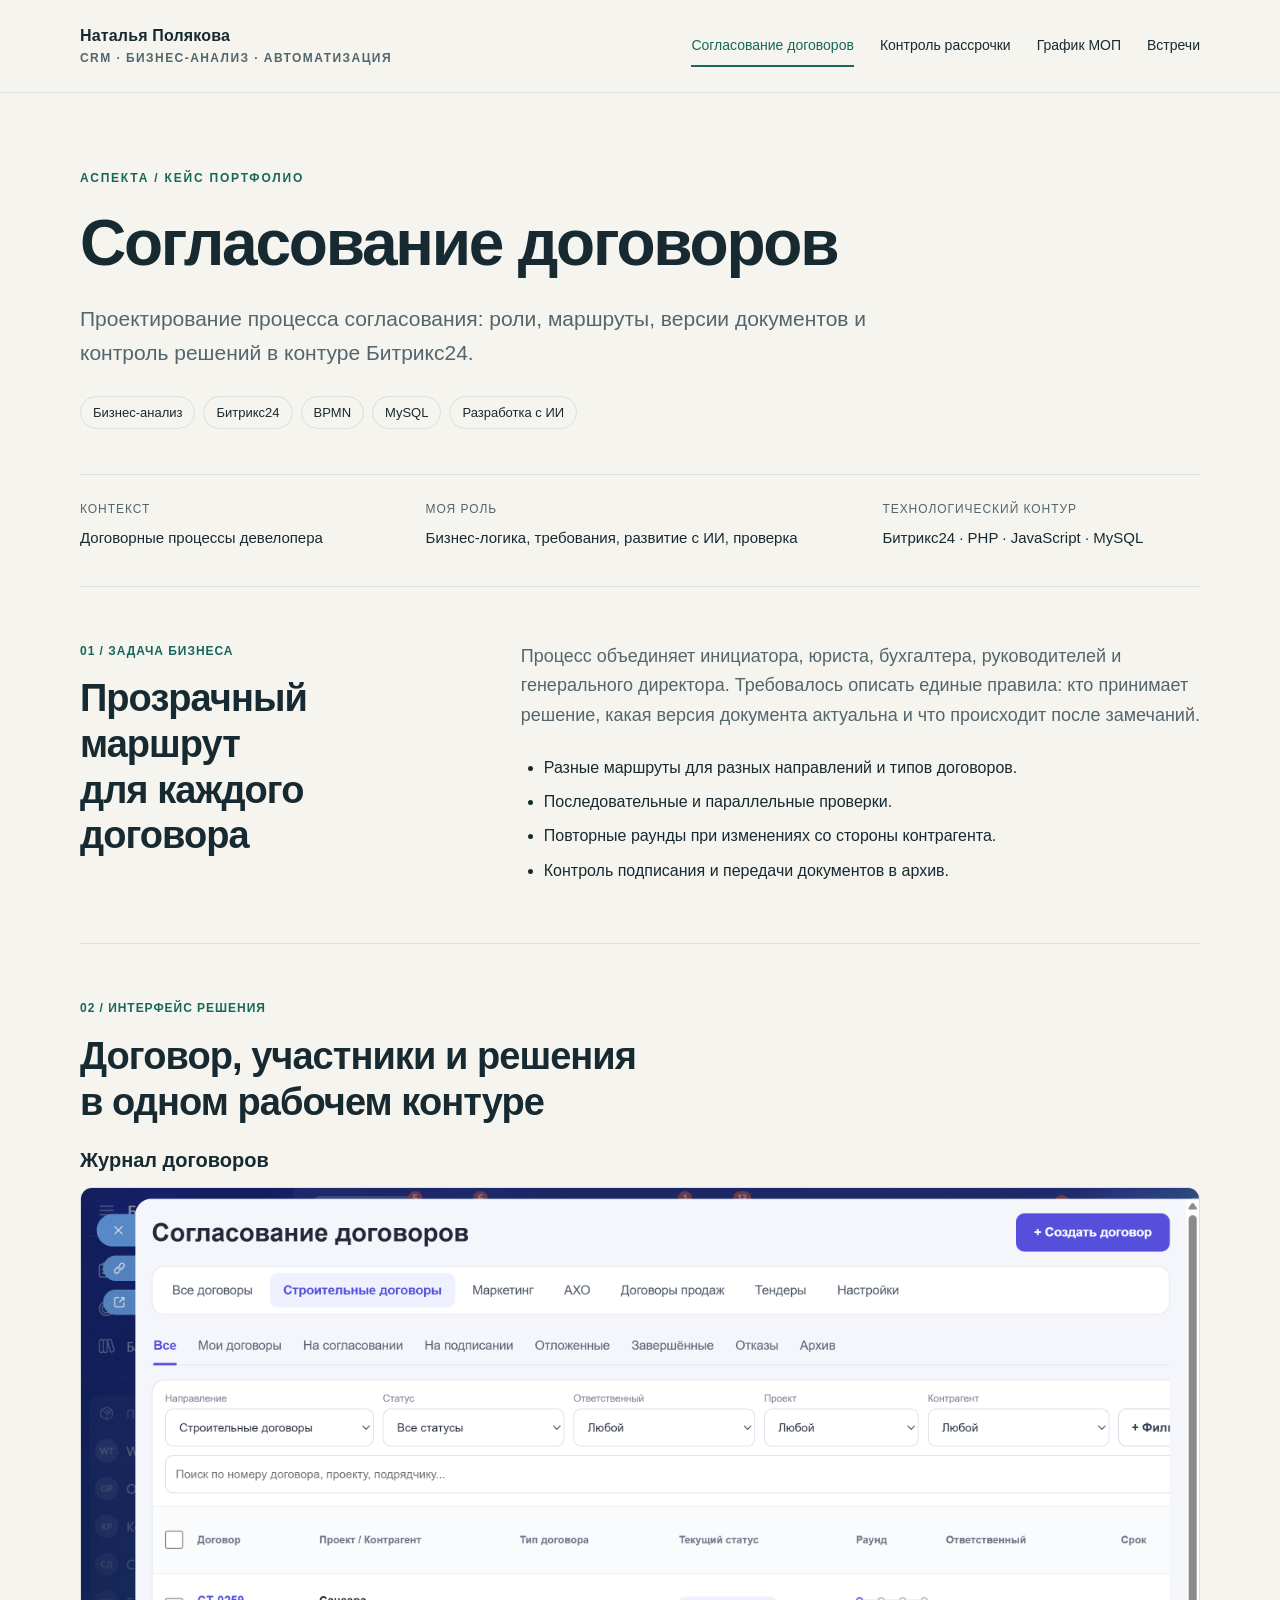
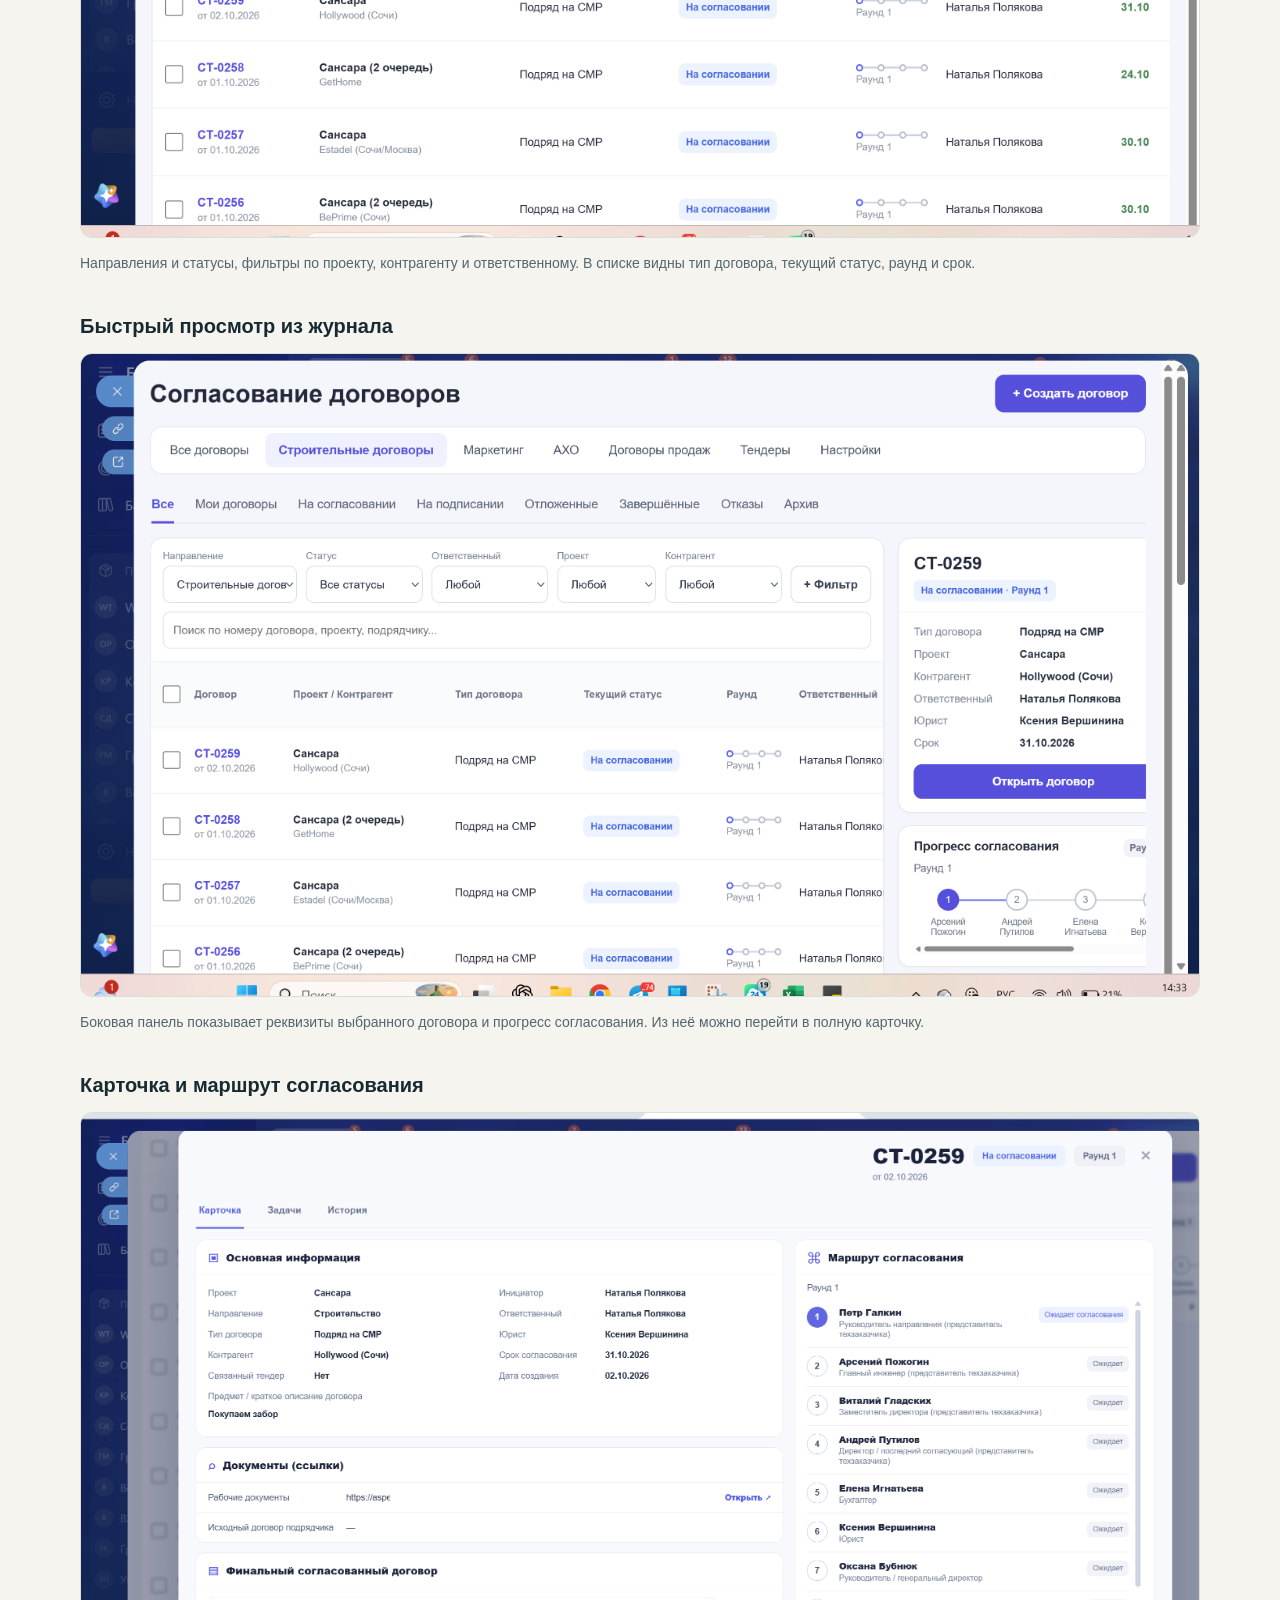
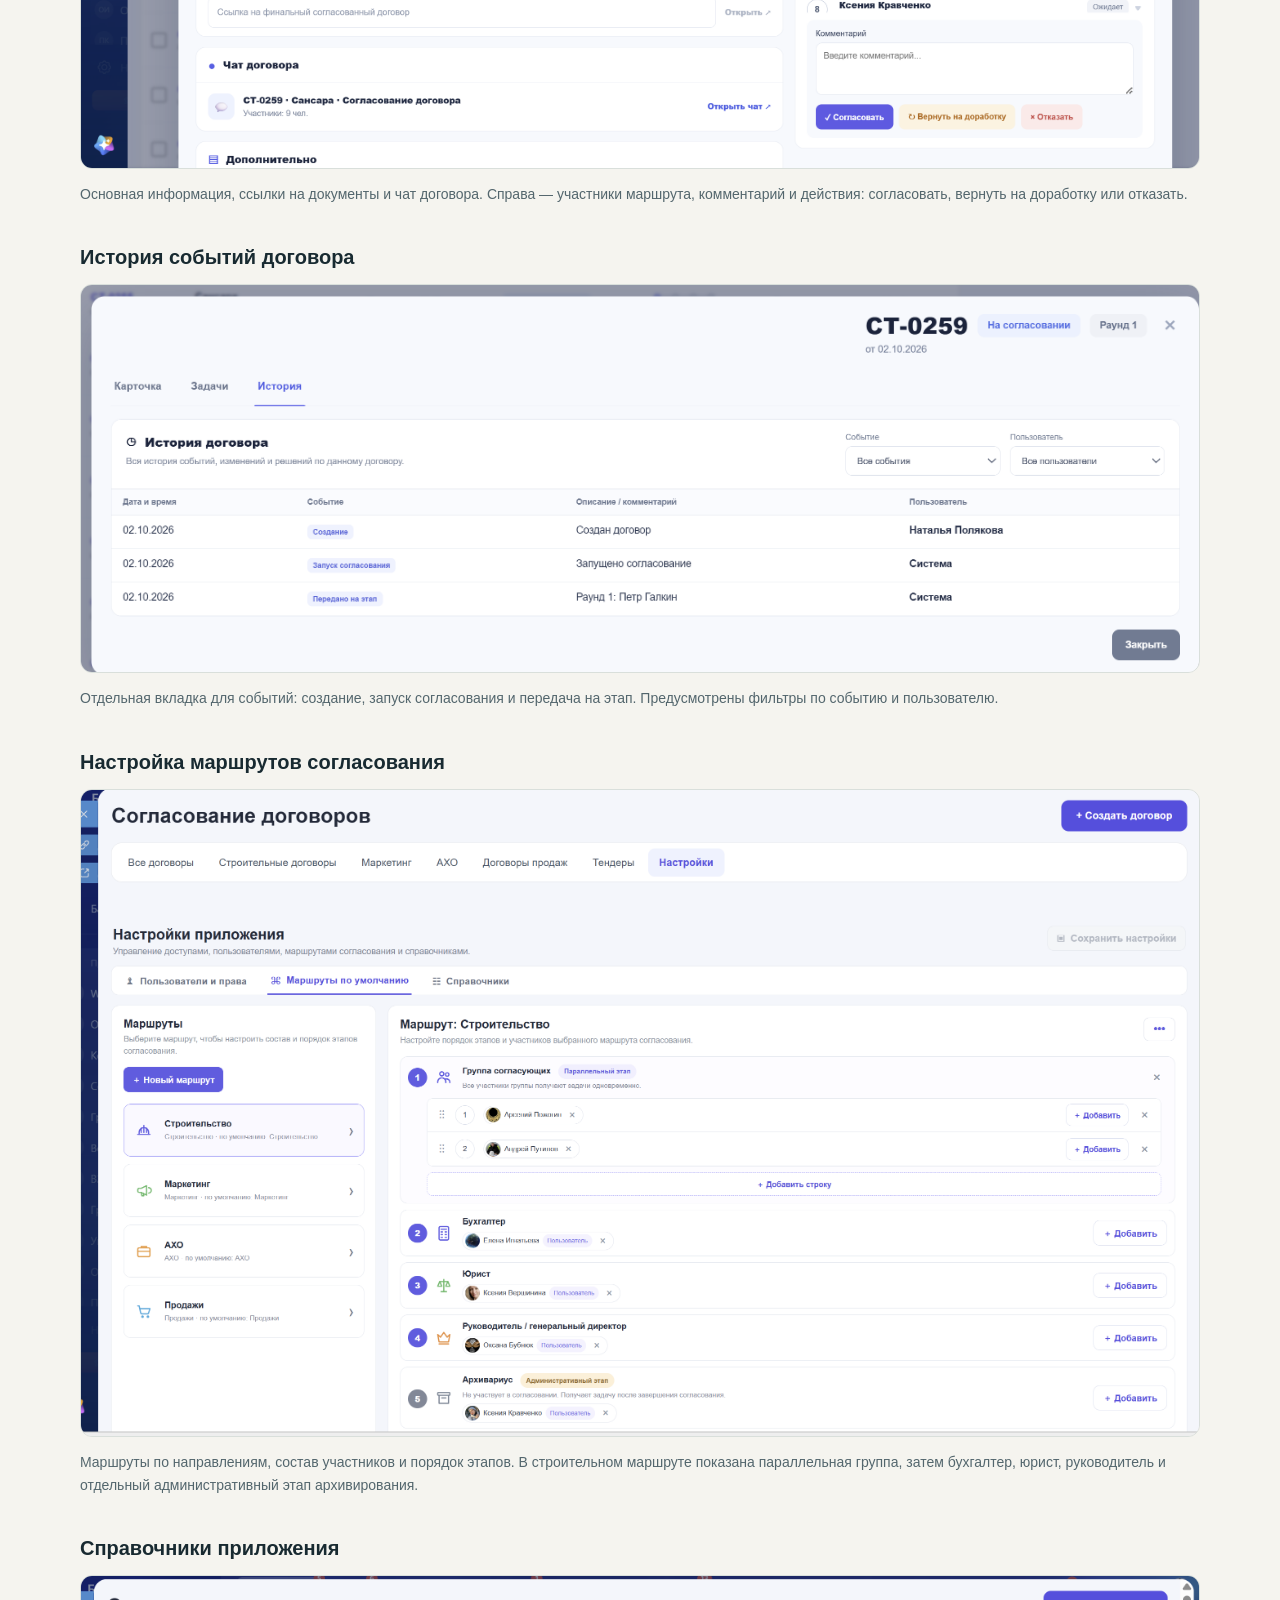
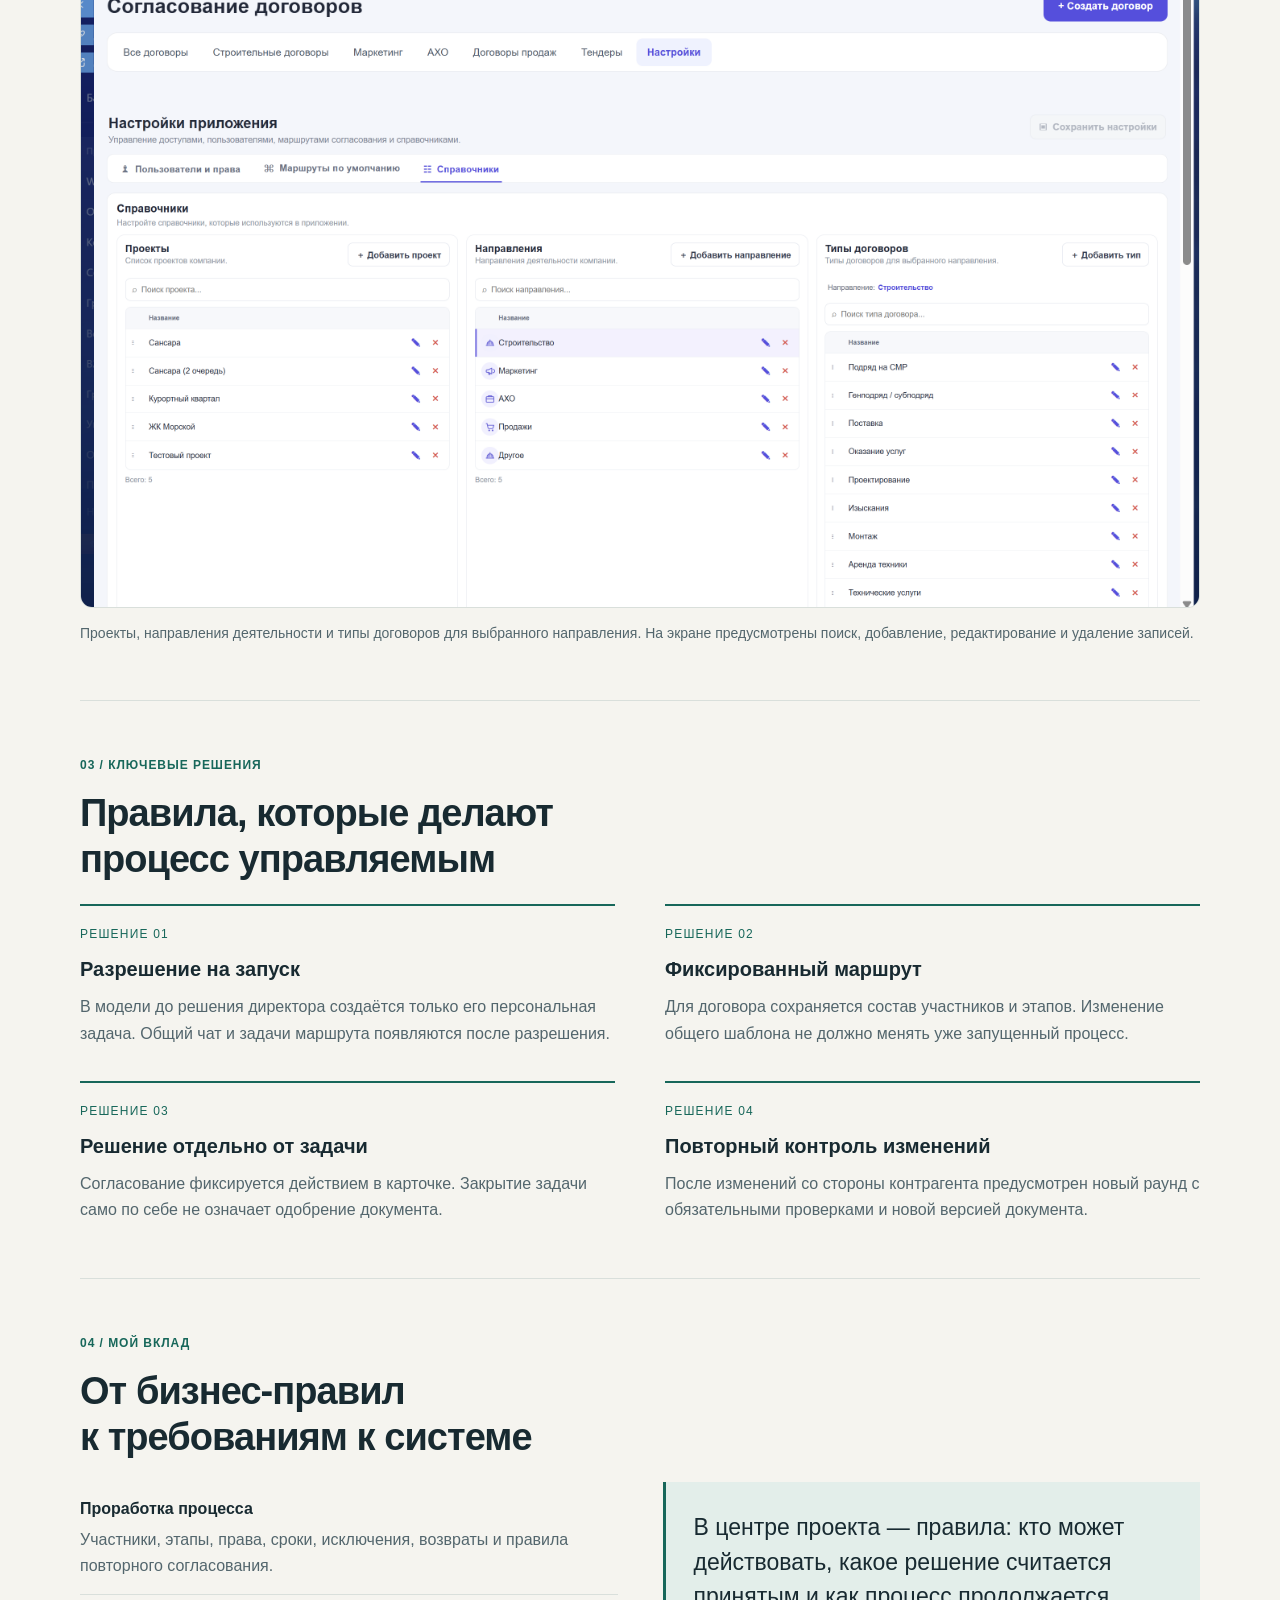
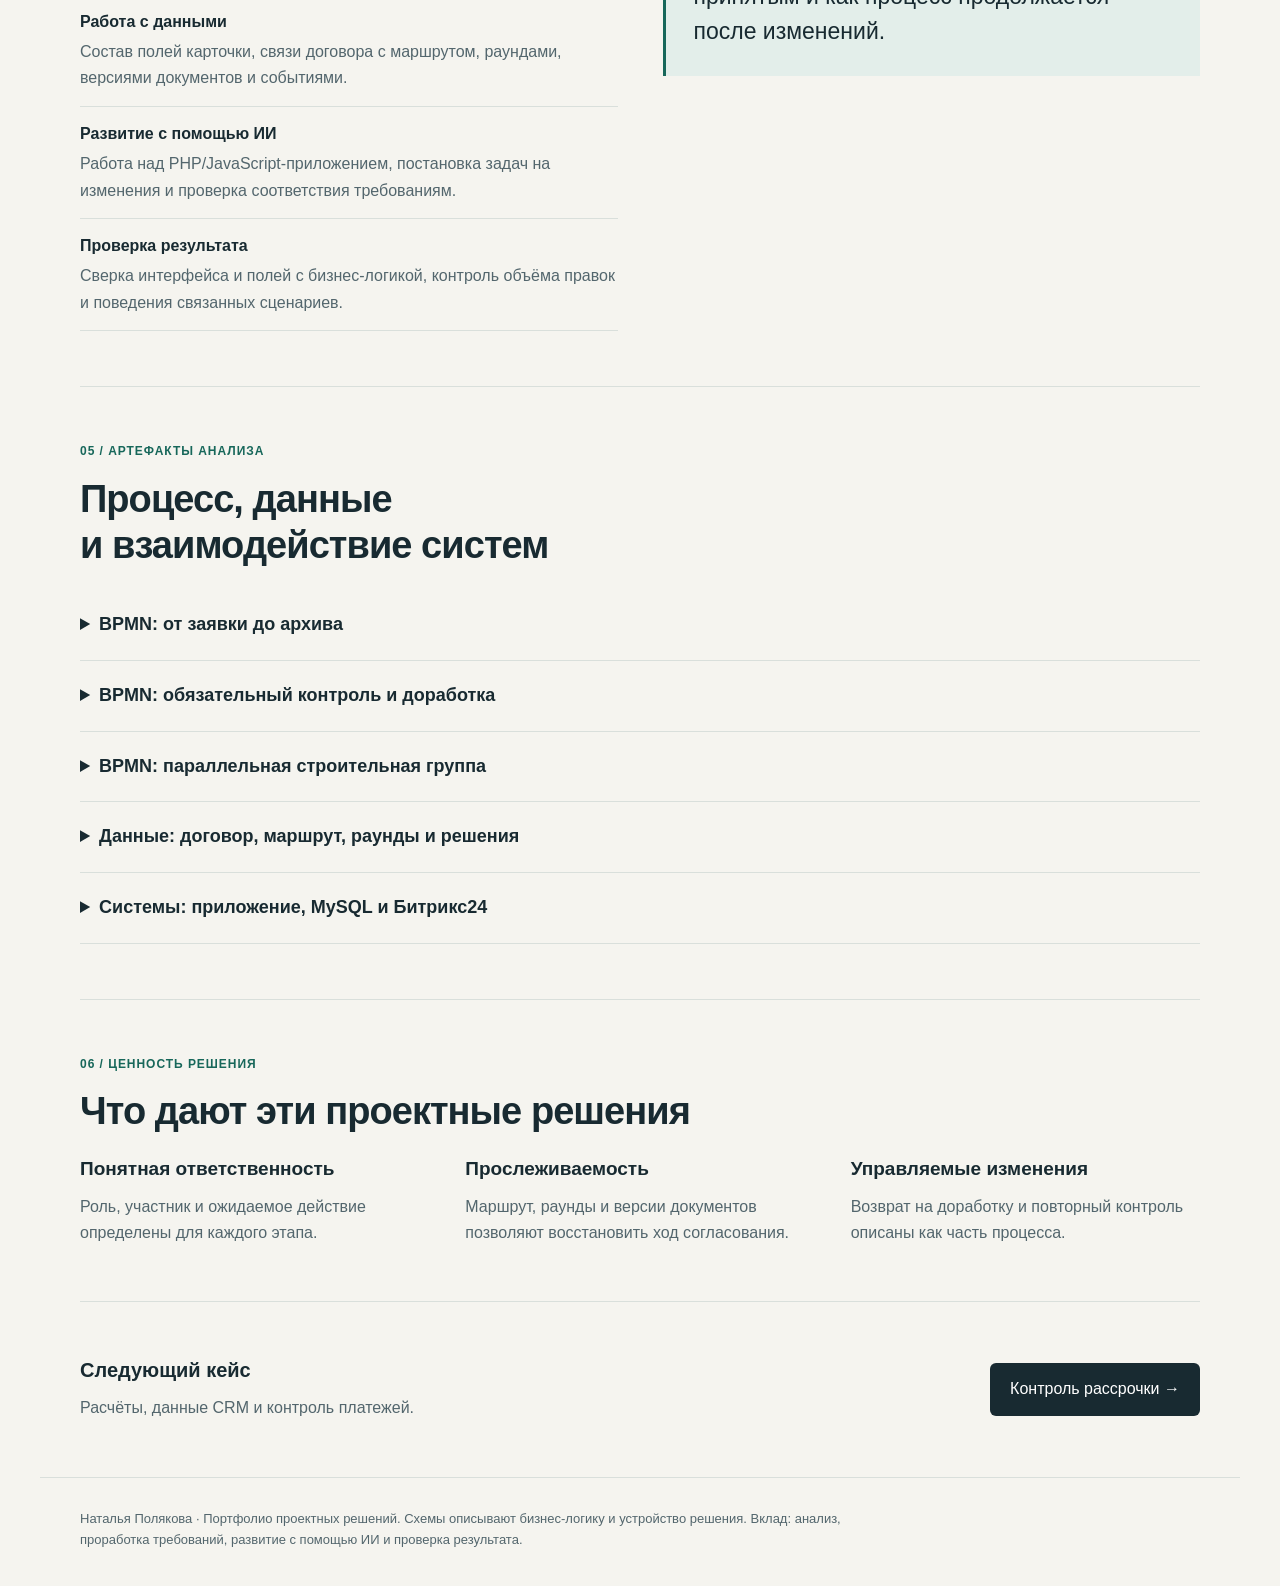
==== index.html @ d1215574 "Publish portfolio case studies" ====
<!doctype html><html lang="ru"><head><meta charset="utf-8"><meta name="viewport" content="width=device-width,initial-scale=1"><meta name="description" content="Проектирование процесса согласования: роли, маршруты, версии документов и контроль решений в контуре Битрикс24."><title>Согласование договоров — Наталья Полякова</title><link rel="stylesheet" href="style.css"></head><body><header><div class="header-inner"><div class="name">Наталья Полякова<span>CRM · Бизнес-анализ · Автоматизация</span></div><nav aria-label="Кейсы портфолио"><a href="index.html" aria-current=page>Согласование договоров</a><a href="installments.html" >Контроль рассрочки</a><a href="mop.html" >График МОП</a><a href="meetings.html" >Встречи</a></nav></div></header><main><div class="hero"><p class="eyebrow">Аспекта / Кейс портфолио</p><h1>Согласование договоров</h1><p class="lead">Проектирование процесса согласования: роли, маршруты, версии документов и контроль решений в контуре Битрикс24.</p><div class="tags"><span class="tag">Бизнес-анализ</span><span class="tag">Битрикс24</span><span class="tag">BPMN</span><span class="tag">MySQL</span><span class="tag">Разработка с ИИ</span></div></div><div class="facts"><div><span class="fact-label">Контекст</span><div class="fact-text">Договорные процессы девелопера</div></div><div><span class="fact-label">Моя роль</span><div class="fact-text">Бизнес-логика, требования, развитие с ИИ, проверка</div></div><div><span class="fact-label">Технологический контур</span><div class="fact-text">Битрикс24 · PHP · JavaScript · MySQL</div></div></div><section><div class="intro-grid"><div><div class="section-label">01 / Задача бизнеса</div><h2>Прозрачный маршрут<br>для каждого договора</h2></div><div><p>Процесс объединяет инициатора, юриста, бухгалтера, руководителей и генерального директора. Требовалось описать единые правила: кто принимает решение, какая версия документа актуальна и что происходит после замечаний.</p><ul class="points"><li>Разные маршруты для разных направлений и типов договоров.</li><li>Последовательные и параллельные проверки.</li><li>Повторные раунды при изменениях со стороны контрагента.</li><li>Контроль подписания и передачи документов в архив.</li></ul></div></div></section><section><div class="section-label">02 / Интерфейс решения</div><h2>Договор, участники и решения<br>в одном рабочем контуре</h2><figure><h3>Журнал договоров</h3><a href="screenshots/contracts-overview.png" target="_blank" rel="noopener" aria-label="Открыть крупно: Журнал договоров"><img class="screen-image" loading="lazy" width="2796" height="1622" src="screenshots/contracts-overview.png" alt="Журнал договоров"></a><figcaption>Направления и статусы, фильтры по проекту, контрагенту и ответственному. В списке видны тип договора, текущий статус, раунд и срок.</figcaption></figure><div class="screen-stack"><figure><h3>Быстрый просмотр из журнала</h3><a href="screenshots/contracts-preview.png" target="_blank" rel="noopener" aria-label="Открыть крупно: Быстрый просмотр из журнала"><img class="screen-image" loading="lazy" width="2857" height="1640" src="screenshots/contracts-preview.png" alt="Быстрый просмотр из журнала"></a><figcaption>Боковая панель показывает реквизиты выбранного договора и прогресс согласования. Из неё можно перейти в полную карточку.</figcaption></figure><figure><h3>Карточка и маршрут согласования</h3><a href="screenshots/contracts-card.png" target="_blank" rel="noopener" aria-label="Открыть крупно: Карточка и маршрут согласования"><img class="screen-image" loading="lazy" width="2754" height="1615" src="screenshots/contracts-card.png" alt="Карточка и маршрут согласования"></a><figcaption>Основная информация, ссылки на документы и чат договора. Справа — участники маршрута, комментарий и действия: согласовать, вернуть на доработку или отказать.</figcaption></figure><figure><h3>История событий договора</h3><a href="screenshots/contracts-history.png" target="_blank" rel="noopener" aria-label="Открыть крупно: История событий договора"><img class="screen-image" loading="lazy" width="2470" height="855" src="screenshots/contracts-history.png" alt="История событий договора"></a><figcaption>Отдельная вкладка для событий: создание, запуск согласования и передача на этап. Предусмотрены фильтры по событию и пользователю.</figcaption></figure><figure><h3>Настройка маршрутов согласования</h3><a href="screenshots/contracts-routes.png" target="_blank" rel="noopener" aria-label="Открыть крупно: Настройка маршрутов согласования"><img class="screen-image" loading="lazy" width="2736" height="1581" src="screenshots/contracts-routes.png" alt="Настройка маршрутов согласования"></a><figcaption>Маршруты по направлениям, состав участников и порядок этапов. В строительном маршруте показана параллельная группа, затем бухгалтер, юрист, руководитель и отдельный административный этап архивирования.</figcaption></figure><figure><h3>Справочники приложения</h3><a href="screenshots/contracts-directories.png" target="_blank" rel="noopener" aria-label="Открыть крупно: Справочники приложения"><img class="screen-image" loading="lazy" width="2776" height="1568" src="screenshots/contracts-directories.png" alt="Справочники приложения"></a><figcaption>Проекты, направления деятельности и типы договоров для выбранного направления. На экране предусмотрены поиск, добавление, редактирование и удаление записей.</figcaption></figure></div></section><section><div class="section-label">03 / Ключевые решения</div><h2>Правила, которые делают<br>процесс управляемым</h2><div class="decisions"><article class="decision"><span class="decision-number">РЕШЕНИЕ 01</span><h3>Разрешение на запуск</h3><p>В модели до решения директора создаётся только его персональная задача. Общий чат и задачи маршрута появляются после разрешения.</p></article><article class="decision"><span class="decision-number">РЕШЕНИЕ 02</span><h3>Фиксированный маршрут</h3><p>Для договора сохраняется состав участников и этапов. Изменение общего шаблона не должно менять уже запущенный процесс.</p></article><article class="decision"><span class="decision-number">РЕШЕНИЕ 03</span><h3>Решение отдельно от задачи</h3><p>Согласование фиксируется действием в карточке. Закрытие задачи само по себе не означает одобрение документа.</p></article><article class="decision"><span class="decision-number">РЕШЕНИЕ 04</span><h3>Повторный контроль изменений</h3><p>После изменений со стороны контрагента предусмотрен новый раунд с обязательными проверками и новой версией документа.</p></article></div></section><section><div class="section-label">04 / Мой вклад</div><h2>От бизнес-правил<br>к требованиям к системе</h2><div class="role-grid"><ul class="role-list"><li><strong>Проработка процесса</strong><span>Участники, этапы, права, сроки, исключения, возвраты и правила повторного согласования.</span></li><li><strong>Работа с данными</strong><span>Состав полей карточки, связи договора с маршрутом, раундами, версиями документов и событиями.</span></li><li><strong>Развитие с помощью ИИ</strong><span>Работа над PHP/JavaScript-приложением, постановка задач на изменения и проверка соответствия требованиям.</span></li><li><strong>Проверка результата</strong><span>Сверка интерфейса и полей с бизнес-логикой, контроль объёма правок и поведения связанных сценариев.</span></li></ul><p class="quote">В центре проекта — правила: кто может действовать, какое решение считается принятым и как процесс продолжается после изменений.</p></div></section><section><div class="section-label">05 / Артефакты анализа</div><h2>Процесс, данные<br>и взаимодействие систем</h2><details><summary>BPMN: от заявки до архива</summary><p>Основной маршрут по требованиям проекта: разрешение на запуск, подготовка, согласование, обмен с контрагентом и архивирование.</p><div class="diagram-wrap "><img loading="lazy" src="assets/contracts-main.svg" alt="BPMN: от заявки до архива"></div><div class="diagram-links"><a href="assets/contracts-main.svg" target="_blank" rel="noopener">Открыть схему крупно</a><a href="assets/contracts-main.bpmn" download>Скачать BPMN</a></div></details><details><summary>BPMN: обязательный контроль и доработка</summary><p>Отдельная модель повторной проверки и возврата на доработку.</p><div class="diagram-wrap "><img loading="lazy" src="assets/contracts-review.svg" alt="BPMN: обязательный контроль и доработка"></div><div class="diagram-links"><a href="assets/contracts-review.svg" target="_blank" rel="noopener">Открыть схему крупно</a><a href="assets/contracts-review.bpmn" download>Скачать BPMN</a></div></details><details><summary>BPMN: параллельная строительная группа</summary><p>Модель одновременных проверок. Повтор всей группы при замечаниях — проработанный вариант маршрута.</p><div class="diagram-wrap "><img loading="lazy" src="assets/contracts-parallel.svg" alt="BPMN: параллельная строительная группа"></div><div class="diagram-links"><a href="assets/contracts-parallel.svg" target="_blank" rel="noopener">Открыть схему крупно</a><a href="assets/contracts-parallel.bpmn" download>Скачать BPMN</a></div></details><details><summary>Данные: договор, маршрут, раунды и решения</summary><p>Основные связи из SQL-схемы проекта. Диаграмма показывает ключевую часть структуры данных.</p><div class="diagram-wrap compact"><img loading="lazy" src="assets/contracts-data.svg" alt="Данные: договор, маршрут, раунды и решения"></div><div class="diagram-links"><a href="assets/contracts-data.svg" target="_blank" rel="noopener">Открыть схему крупно</a></div></details><details><summary>Системы: приложение, MySQL и Битрикс24</summary><p>Проектная схема взаимодействия интерфейса, сервера, базы данных и REST Битрикс24.</p><div class="diagram-wrap compact"><img loading="lazy" src="assets/contracts-systems.svg" alt="Системы: приложение, MySQL и Битрикс24"></div><div class="diagram-links"><a href="assets/contracts-systems.svg" target="_blank" rel="noopener">Открыть схему крупно</a></div></details></section><section><div class="section-label">06 / Ценность решения</div><h2>Что дают эти проектные решения</h2><div class="outcomes"><article><h3>Понятная ответственность</h3><p>Роль, участник и ожидаемое действие определены для каждого этапа.</p></article><article><h3>Прослеживаемость</h3><p>Маршрут, раунды и версии документов позволяют восстановить ход согласования.</p></article><article><h3>Управляемые изменения</h3><p>Возврат на доработку и повторный контроль описаны как часть процесса.</p></article></div></section><section class="next-case"><div><h3>Следующий кейс</h3><p>Расчёты, данные CRM и контроль платежей.</p></div><a class="next-link" href="installments.html">Контроль рассрочки →</a></section></main><footer><p>Наталья Полякова · Портфолио проектных решений. Схемы описывают бизнес-логику и устройство решения. Вклад: анализ, проработка требований, развитие с помощью ИИ и проверка результата.</p></footer></body></html>
---- style.css ----
:root{--ink:#182a31;--muted:#53666d;--paper:#f5f4ef;--line:#d9dfdb;--accent:#17675a;--soft:#e3eeea;--white:#fff}
*{box-sizing:border-box}html{scroll-behavior:smooth}body{margin:0;background:var(--paper);color:var(--ink);font:16px/1.65 'Segoe UI',Arial,sans-serif}a{color:inherit;text-underline-offset:4px}a:focus-visible{outline:3px solid #ba7325;outline-offset:5px}header{border-bottom:1px solid var(--line)}.header-inner,main,footer{max-width:1200px;margin:auto;padding-left:40px;padding-right:40px}.header-inner{display:flex;align-items:center;justify-content:space-between;gap:24px;padding-top:23px;padding-bottom:23px}.name{font-weight:650;letter-spacing:.01em}.name span{display:block;font-size:12px;letter-spacing:.12em;text-transform:uppercase;color:var(--muted)}nav{display:flex;flex-wrap:wrap;gap:10px 26px;font-size:14px}nav a{text-decoration:none;padding:8px 0;border-bottom:2px solid transparent}nav a[aria-current=page]{border-color:var(--accent);color:var(--accent)}.hero{padding:76px 0 45px;max-width:990px}.eyebrow{font-size:12px;font-weight:650;letter-spacing:.15em;text-transform:uppercase;color:var(--accent);margin:0 0 20px}h1{font-size:clamp(38px,5vw,68px);line-height:1.07;letter-spacing:-.035em;margin:0 0 25px;font-weight:650}h2{font-size:clamp(26px,3vw,38px);line-height:1.2;letter-spacing:-.025em;margin:0 0 22px;font-weight:650}h3{font-size:20px;line-height:1.3;margin:0 0 12px}.lead{font-size:21px;line-height:1.6;max-width:820px;color:var(--muted);margin:0}.tags{display:flex;flex-wrap:wrap;gap:8px;margin:26px 0 0}.tag{font-size:13px;border:1px solid var(--line);border-radius:30px;padding:5px 12px}.facts{display:grid;grid-template-columns:1fr 1.35fr 1fr;gap:28px;padding:25px 0 35px;border-top:1px solid var(--line)}.fact-label{display:block;font-size:12px;letter-spacing:.08em;text-transform:uppercase;color:var(--muted);margin-bottom:6px}.fact-text{font-size:15px}section{padding:55px 0;border-top:1px solid var(--line)}.section-label{font-size:12px;color:var(--accent);font-weight:650;letter-spacing:.08em;text-transform:uppercase;margin-bottom:15px}.intro-grid{display:grid;grid-template-columns:.7fr 1.3fr;gap:75px}.intro-grid p{margin-top:0;color:var(--muted);font-size:18px}.points{margin:20px 0 0;padding-left:23px}.points li{padding:4px 0}.screen-placeholder{background:var(--soft);border:1px dashed #98b4aa;min-height:340px;display:flex;align-items:center;justify-content:center;text-align:center;padding:45px;border-radius:12px}.screen-placeholder strong{display:block;font-size:24px;line-height:1.3;font-weight:550;margin:10px 0}.screen-placeholder p{margin:0;color:var(--muted);font-size:14px;max-width:500px}.screen-marker{font-size:12px;letter-spacing:.1em;text-transform:uppercase;color:var(--accent)}.screen-placeholder.small{min-height:250px}.screen-placeholder.small strong{font-size:20px}.screen-image{display:block;width:100%;height:auto;border:1px solid var(--line);border-radius:12px}figure{margin:0}figcaption{font-size:14px;color:var(--muted);margin-top:14px}.screen-grid{display:grid;grid-template-columns:1fr 1fr;gap:28px;margin-top:30px}.decisions{display:grid;grid-template-columns:1fr 1fr;gap:34px 50px}.decision{border-top:2px solid var(--accent);padding-top:19px}.decision p{margin:0;color:var(--muted)}.decision-number{font-size:12px;color:var(--accent);letter-spacing:.1em;display:block;margin-bottom:11px}.role-grid{display:grid;grid-template-columns:1fr 1fr;gap:45px}.role-list{padding:0;list-style:none;margin:0}.role-list li{padding:14px 0;border-bottom:1px solid var(--line)}.role-list strong{display:block;margin-bottom:4px}.role-list span{color:var(--muted)}.quote{font-size:23px;line-height:1.5;margin:0;padding:28px;background:var(--soft);border-left:3px solid var(--accent);align-self:start}.diagram-wrap{background:var(--white);border:1px solid var(--line);overflow:auto;margin-top:16px;border-radius:8px}.diagram-wrap img{display:block;width:1650px;max-width:none;height:auto}.diagram-wrap.compact img{width:100%;max-width:100%;min-width:680px}.diagram-links{display:flex;flex-wrap:wrap;gap:12px 24px;font-size:14px;margin-top:14px;color:var(--accent)}details{border-bottom:1px solid var(--line);padding:20px 0}summary{font-size:18px;font-weight:600;cursor:pointer}details p{color:var(--muted)}.outcomes{display:grid;grid-template-columns:repeat(3,1fr);gap:36px}.outcomes p{color:var(--muted);margin:0}.outcomes h3{font-size:19px}.future{margin-top:26px;padding:24px;background:var(--soft);font-size:15px}.future p{margin:8px 0 0;color:var(--muted)}.next-case{display:flex;justify-content:space-between;gap:25px;align-items:center}.next-case p{color:var(--muted);margin:0}.next-link{background:var(--ink);color:var(--white);padding:13px 20px;text-decoration:none;border-radius:6px;white-space:nowrap}footer{padding-top:30px;padding-bottom:35px;font-size:13px;color:var(--muted);border-top:1px solid var(--line)}footer p{margin:0;max-width:820px}@media(max-width:760px){.header-inner,main,footer{padding-left:22px;padding-right:22px}.header-inner{align-items:start;flex-direction:column;gap:10px}.hero{padding-top:42px}.lead{font-size:18px}.facts,.intro-grid,.screen-grid,.role-grid,.outcomes{grid-template-columns:1fr;gap:23px}.decisions{grid-template-columns:1fr;gap:26px}.intro-grid{gap:10px}.next-case{align-items:start;flex-direction:column}.screen-placeholder{min-height:235px;padding:24px}.screen-placeholder strong{font-size:21px}section{padding:38px 0}.quote{font-size:20px}.diagram-wrap.compact img{min-width:680px}.tags{margin-top:20px}}@media print{header nav,.next-case,.diagram-links{display:none}body{background:white}.hero{padding-top:25px}section{padding:25px 0}.diagram-wrap img,.diagram-wrap.compact img{width:100%;min-width:0}.screen-placeholder{min-height:160px}h2,h3{break-after:avoid}figure,.decision{break-inside:avoid}}

.screen-stack{display:grid;grid-template-columns:minmax(0,1fr);gap:38px;margin-top:38px}.screen-image{transition:box-shadow .15s}.screen-image:hover{box-shadow:0 8px 30px #182a3114}figure h3{margin-bottom:14px}figcaption strong{color:var(--ink)}

.analysis-table-wrap{overflow-x:auto;margin:30px 0}.analysis-table{width:100%;border-collapse:collapse;text-align:left;font-size:15px}.analysis-table caption{text-align:left;font-weight:650;margin-bottom:16px}.analysis-table th,.analysis-table td{vertical-align:top;padding:18px;border-bottom:1px solid var(--line)}.analysis-table thead{background:var(--soft)}.analysis-table tbody th{width:34%;font-weight:600}.analysis-table td{color:var(--muted)}@media(max-width:700px){.analysis-table{min-width:560px}.header-inner{align-items:flex-start}}
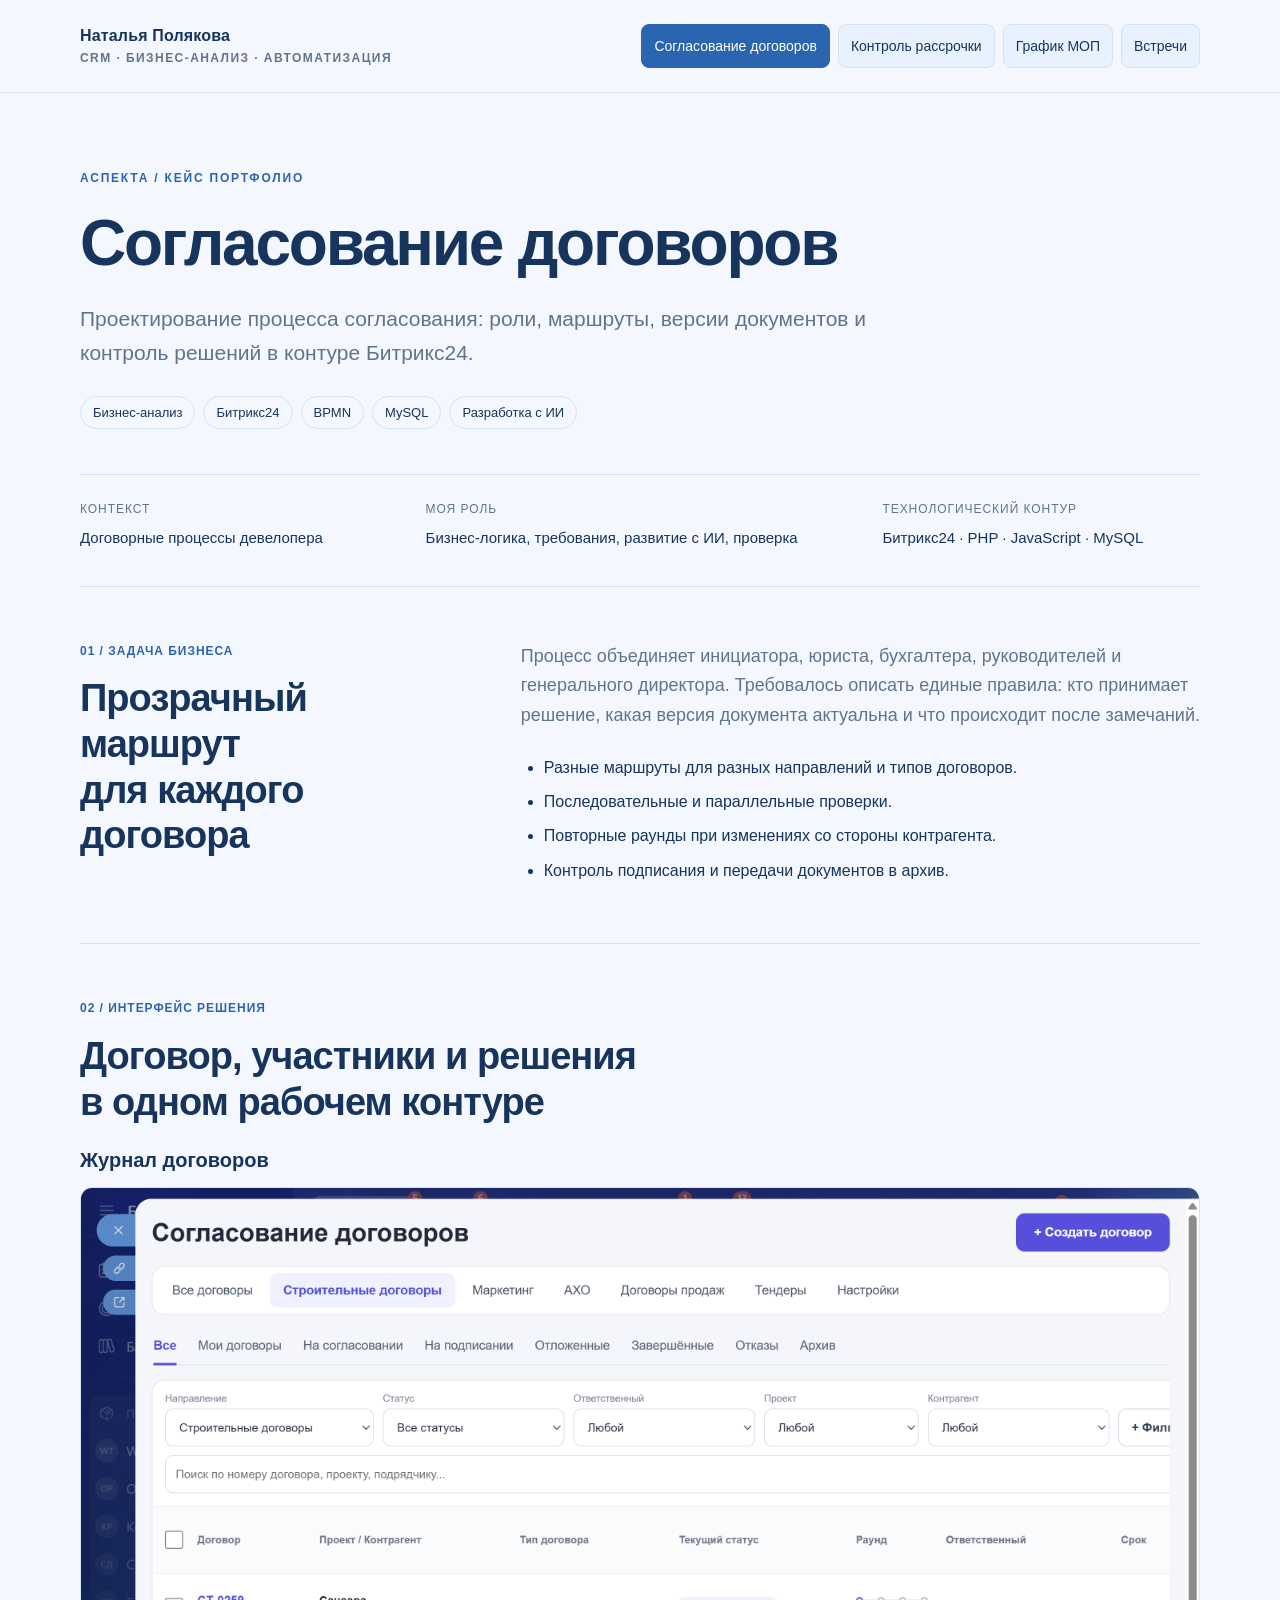
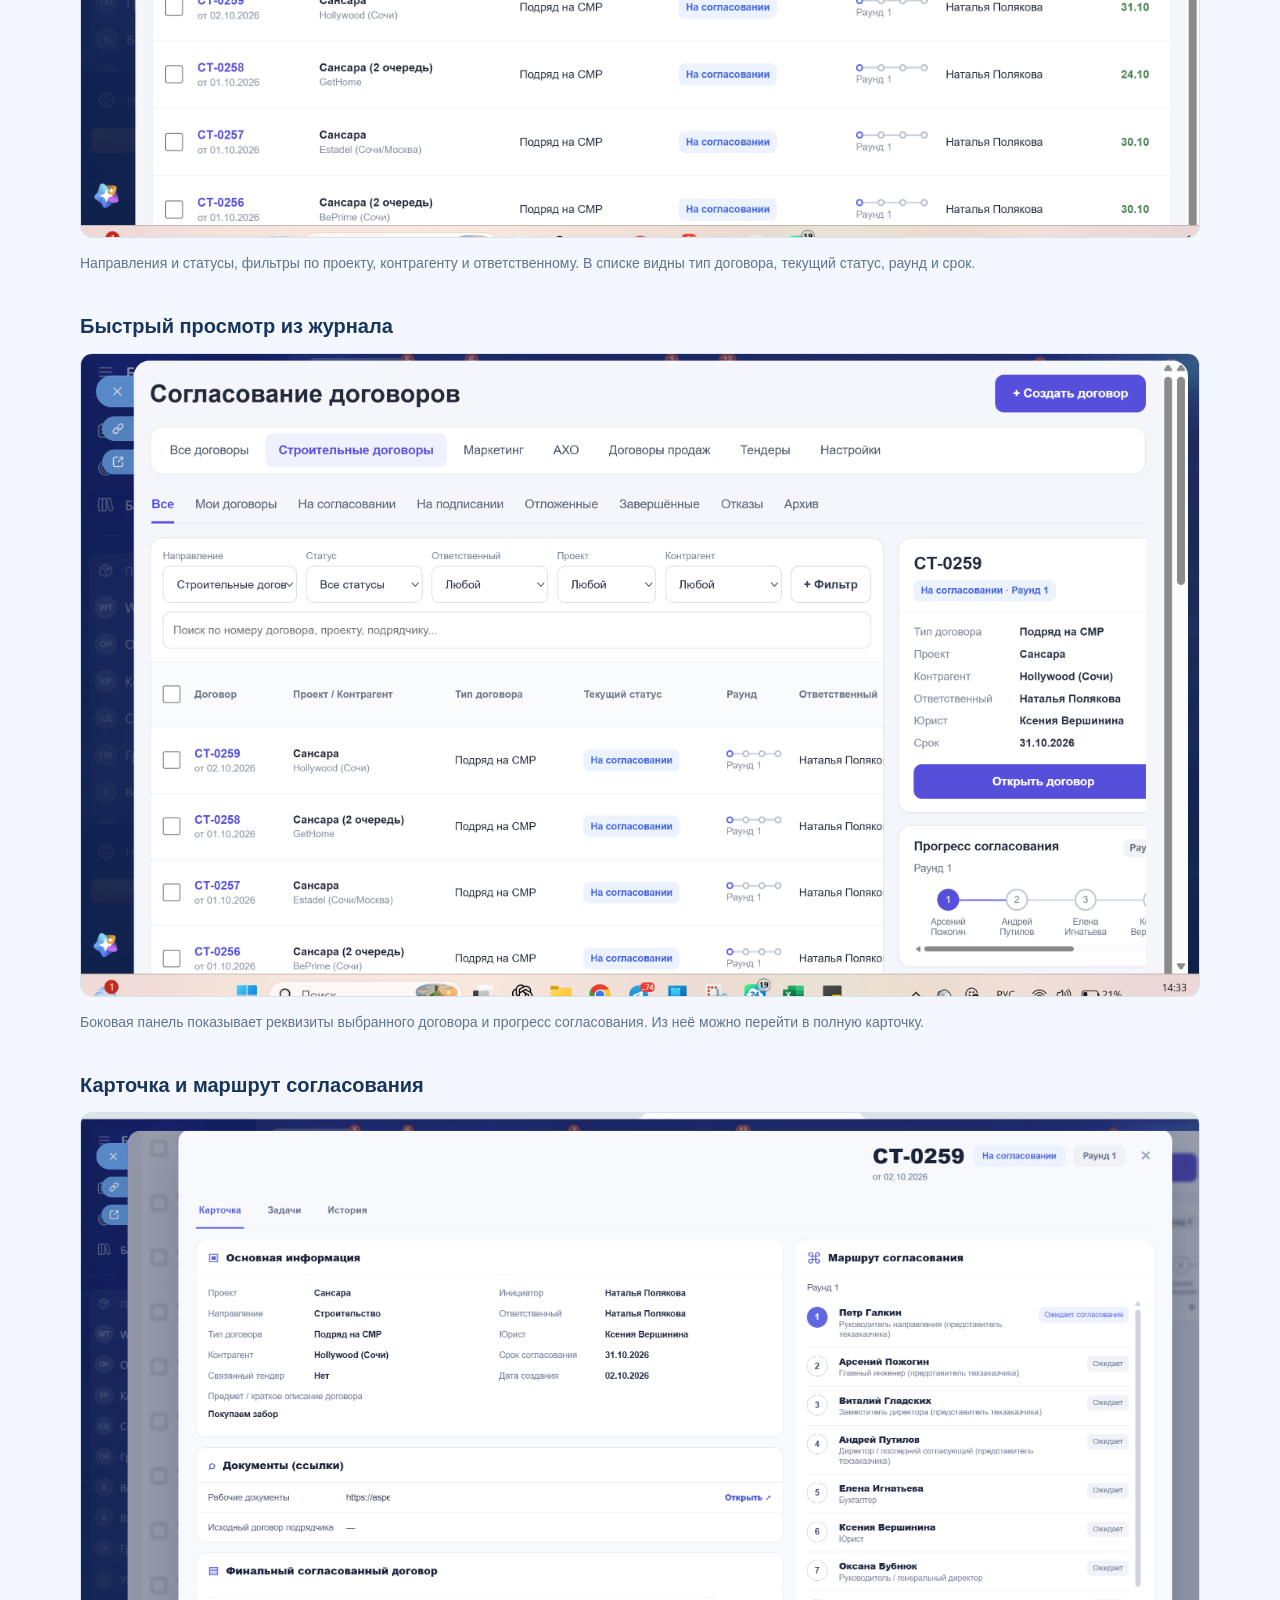
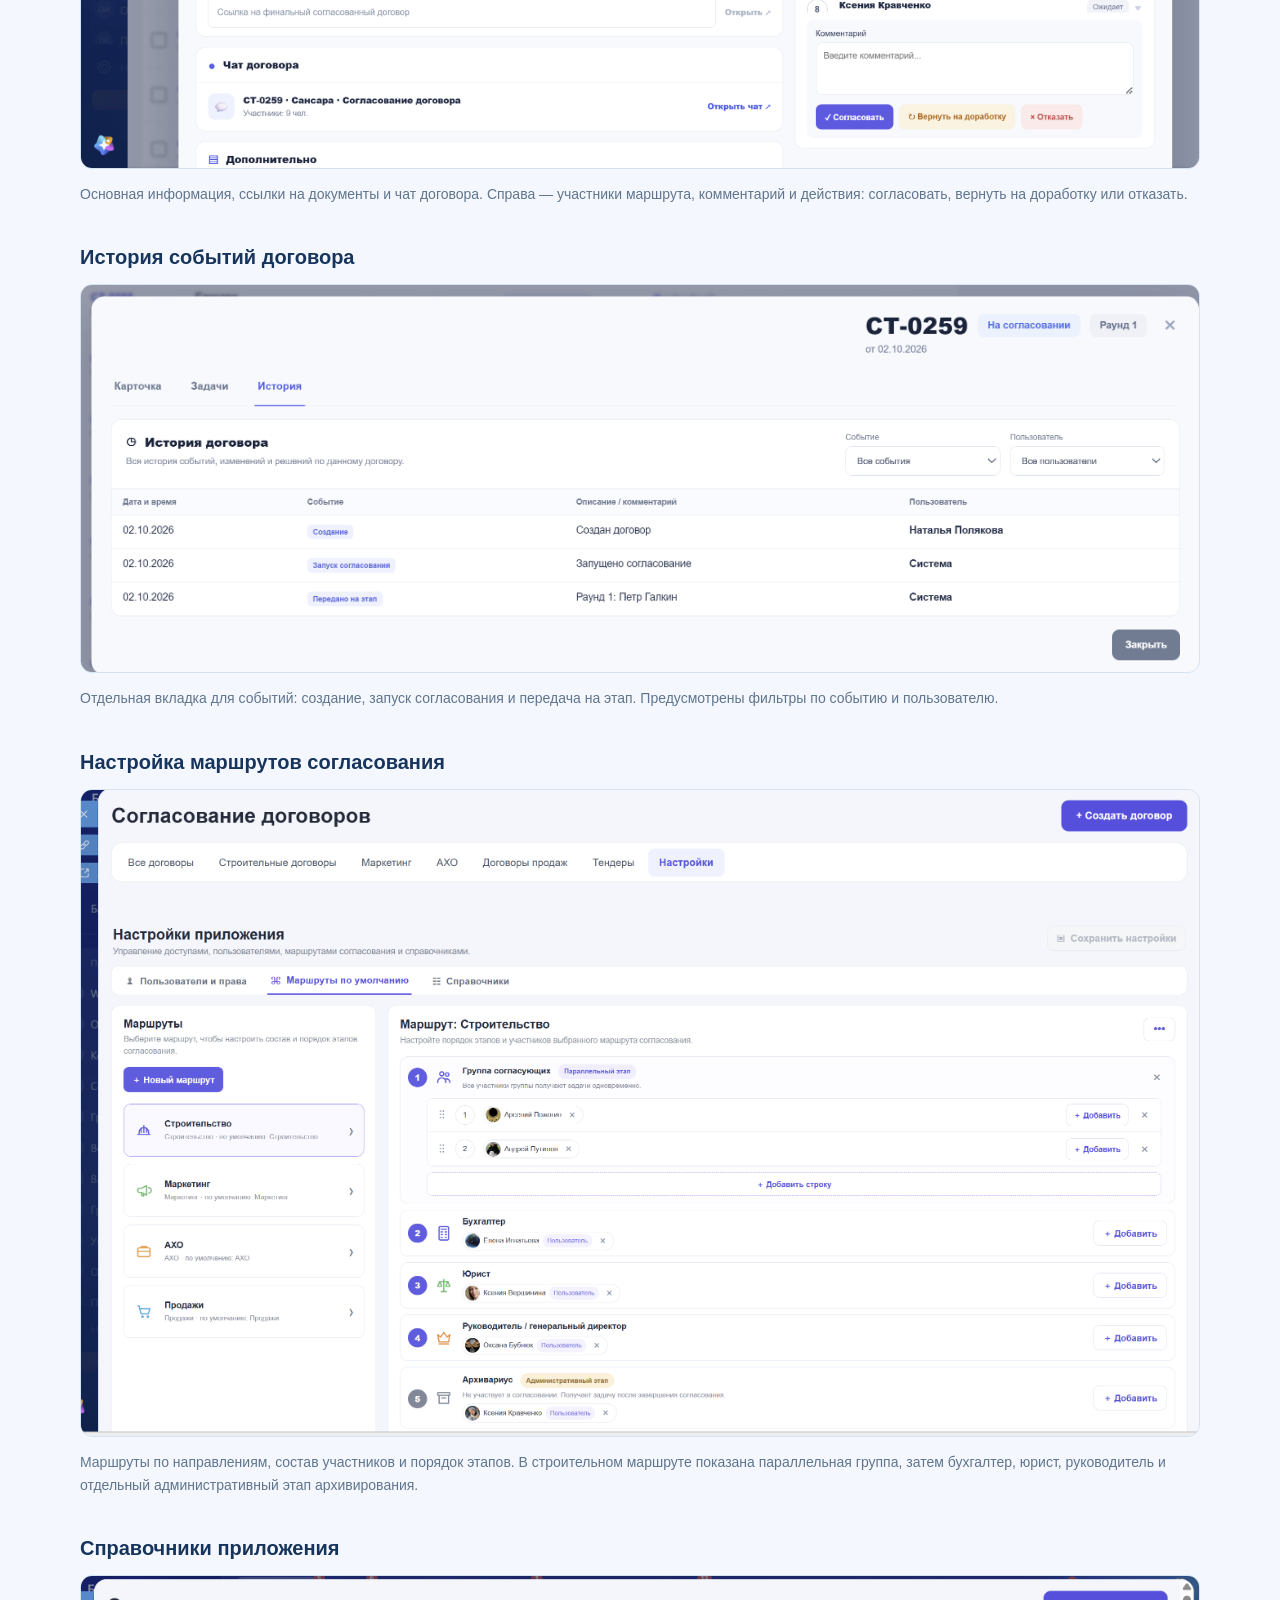
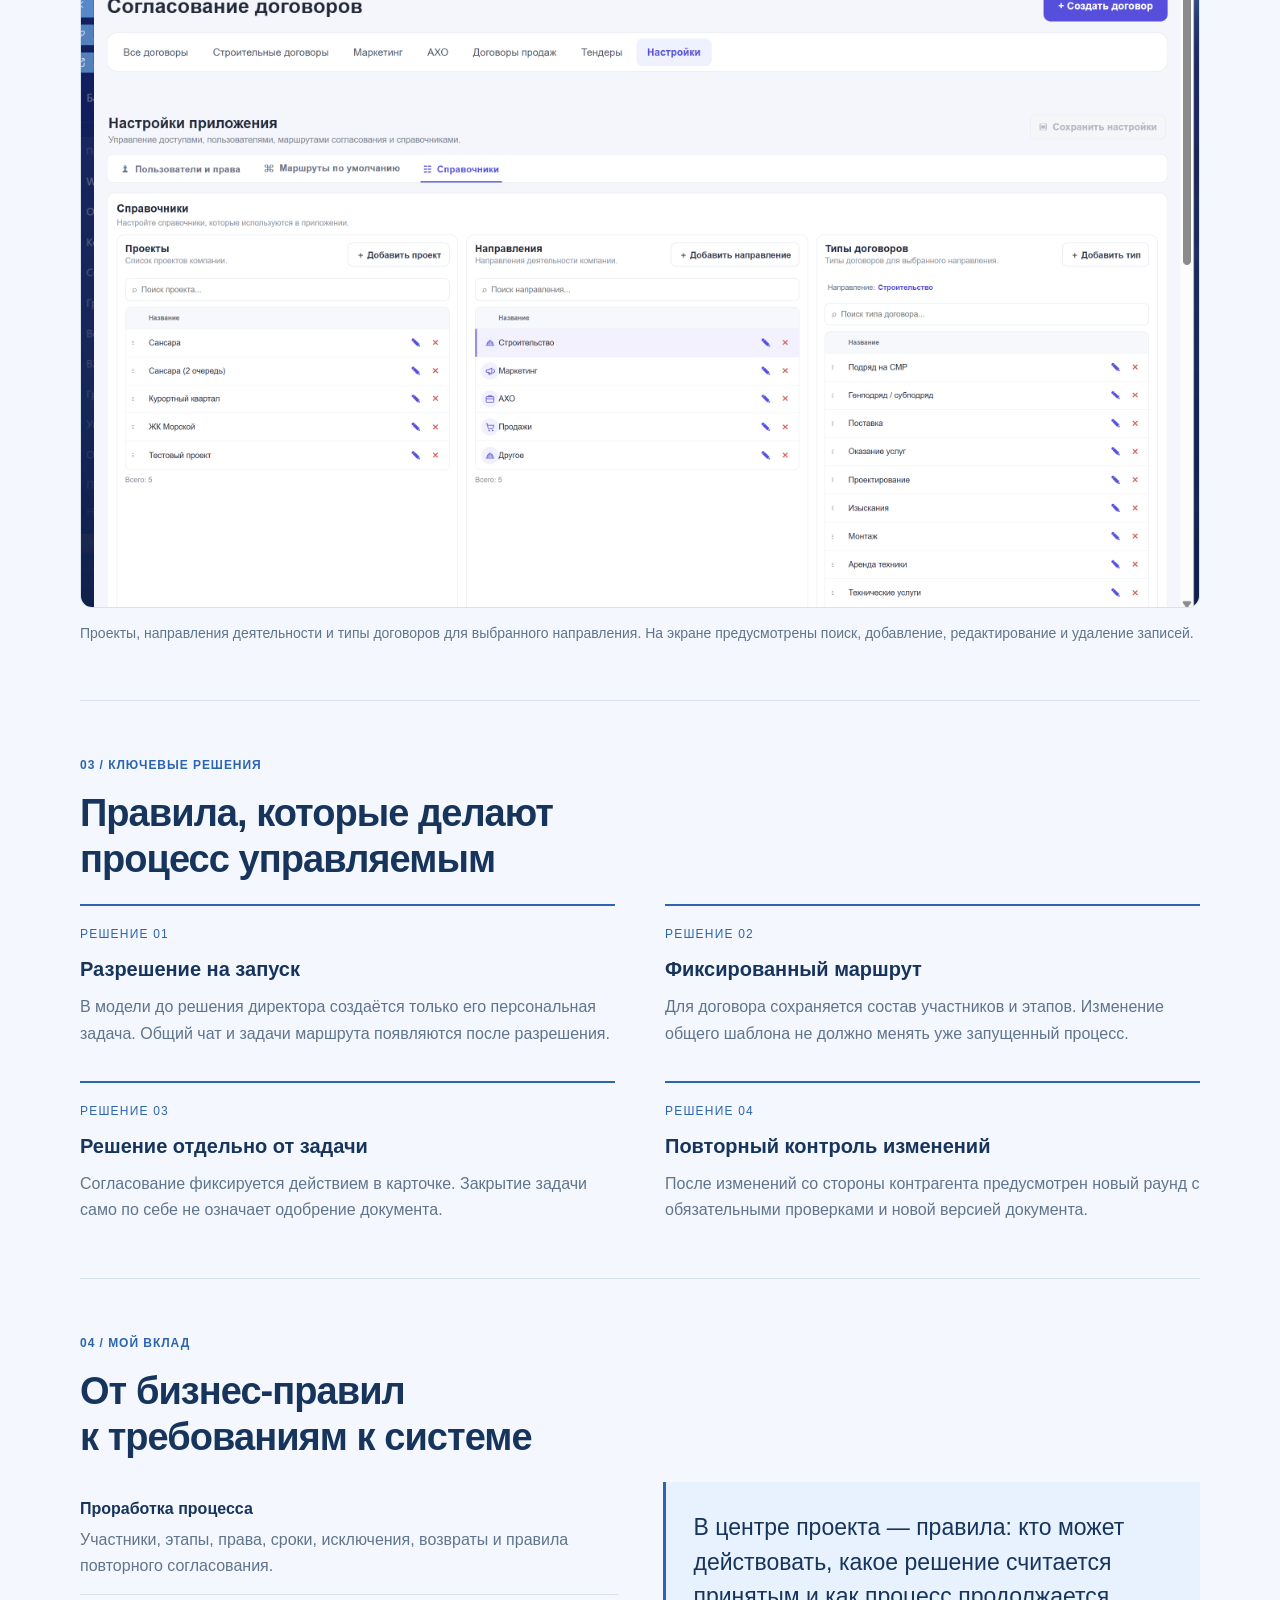
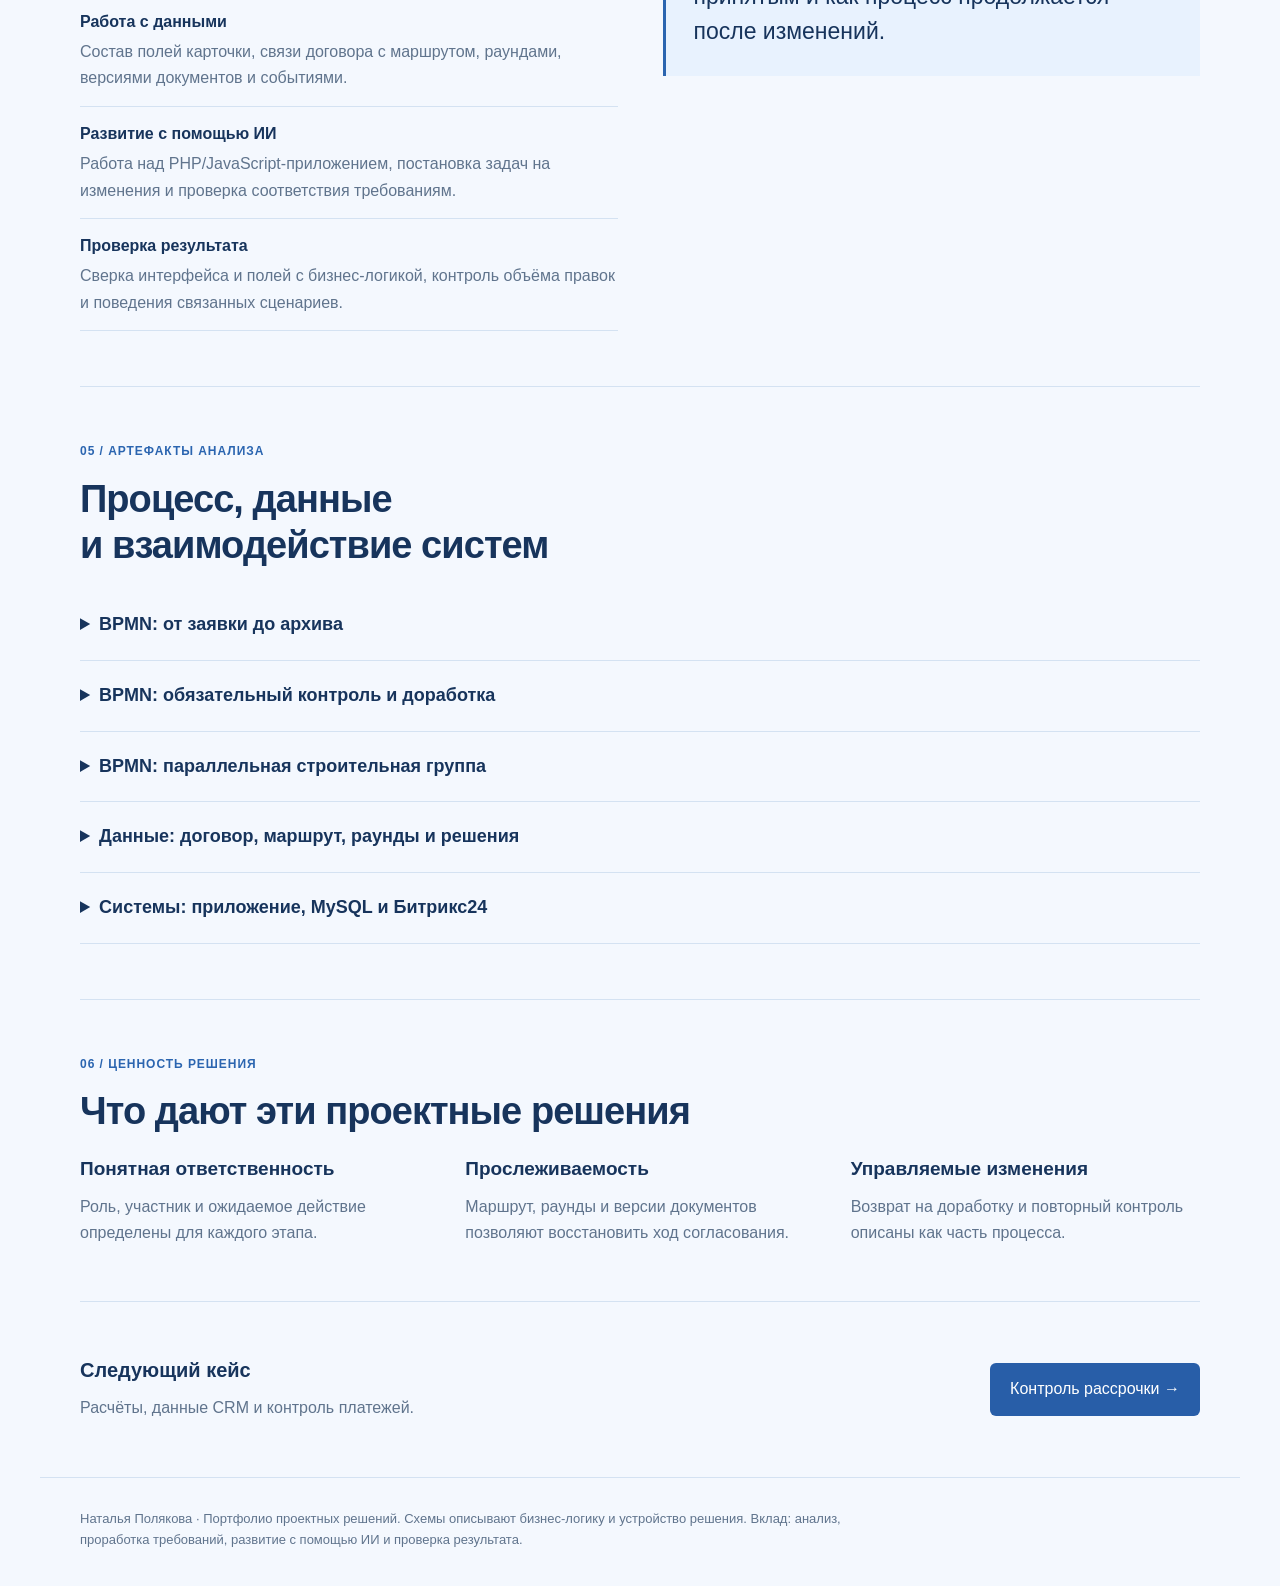
==== commit 5695c31a: "Version stylesheet URLs so updated navigation loads immediately" ====
--- a/index.html
+++ b/index.html
@@ -1 +1 @@
-<!doctype html><html lang="ru"><head><meta charset="utf-8"><meta name="viewport" content="width=device-width,initial-scale=1"><meta name="description" content="Проектирование процесса согласования: роли, маршруты, версии документов и контроль решений в контуре Битрикс24."><title>Согласование договоров — Наталья Полякова</title><link rel="stylesheet" href="style.css"></head><body><header><div class="header-inner"><div class="name">Наталья Полякова<span>CRM · Бизнес-анализ · Автоматизация</span></div><nav aria-label="Кейсы портфолио"><a href="index.html" aria-current=page>Согласование договоров</a><a href="installments.html" >Контроль рассрочки</a><a href="mop.html" >График МОП</a><a href="meetings.html" >Встречи</a></nav></div></header><main><div class="hero"><p class="eyebrow">Аспекта / Кейс портфолио</p><h1>Согласование договоров</h1><p class="lead">Проектирование процесса согласования: роли, маршруты, версии документов и контроль решений в контуре Битрикс24.</p><div class="tags"><span class="tag">Бизнес-анализ</span><span class="tag">Битрикс24</span><span class="tag">BPMN</span><span class="tag">MySQL</span><span class="tag">Разработка с ИИ</span></div></div><div class="facts"><div><span class="fact-label">Контекст</span><div class="fact-text">Договорные процессы девелопера</div></div><div><span class="fact-label">Моя роль</span><div class="fact-text">Бизнес-логика, требования, развитие с ИИ, проверка</div></div><div><span class="fact-label">Технологический контур</span><div class="fact-text">Битрикс24 · PHP · JavaScript · MySQL</div></div></div><section><div class="intro-grid"><div><div class="section-label">01 / Задача бизнеса</div><h2>Прозрачный маршрут<br>для каждого договора</h2></div><div><p>Процесс объединяет инициатора, юриста, бухгалтера, руководителей и генерального директора. Требовалось описать единые правила: кто принимает решение, какая версия документа актуальна и что происходит после замечаний.</p><ul class="points"><li>Разные маршруты для разных направлений и типов договоров.</li><li>Последовательные и параллельные проверки.</li><li>Повторные раунды при изменениях со стороны контрагента.</li><li>Контроль подписания и передачи документов в архив.</li></ul></div></div></section><section><div class="section-label">02 / Интерфейс решения</div><h2>Договор, участники и решения<br>в одном рабочем контуре</h2><figure><h3>Журнал договоров</h3><a href="screenshots/contracts-overview.png" target="_blank" rel="noopener" aria-label="Открыть крупно: Журнал договоров"><img class="screen-image" loading="lazy" width="2796" height="1622" src="screenshots/contracts-overview.png" alt="Журнал договоров"></a><figcaption>Направления и статусы, фильтры по проекту, контрагенту и ответственному. В списке видны тип договора, текущий статус, раунд и срок.</figcaption></figure><div class="screen-stack"><figure><h3>Быстрый просмотр из журнала</h3><a href="screenshots/contracts-preview.png" target="_blank" rel="noopener" aria-label="Открыть крупно: Быстрый просмотр из журнала"><img class="screen-image" loading="lazy" width="2857" height="1640" src="screenshots/contracts-preview.png" alt="Быстрый просмотр из журнала"></a><figcaption>Боковая панель показывает реквизиты выбранного договора и прогресс согласования. Из неё можно перейти в полную карточку.</figcaption></figure><figure><h3>Карточка и маршрут согласования</h3><a href="screenshots/contracts-card.png" target="_blank" rel="noopener" aria-label="Открыть крупно: Карточка и маршрут согласования"><img class="screen-image" loading="lazy" width="2754" height="1615" src="screenshots/contracts-card.png" alt="Карточка и маршрут согласования"></a><figcaption>Основная информация, ссылки на документы и чат договора. Справа — участники маршрута, комментарий и действия: согласовать, вернуть на доработку или отказать.</figcaption></figure><figure><h3>История событий договора</h3><a href="screenshots/contracts-history.png" target="_blank" rel="noopener" aria-label="Открыть крупно: История событий договора"><img class="screen-image" loading="lazy" width="2470" height="855" src="screenshots/contracts-history.png" alt="История событий договора"></a><figcaption>Отдельная вкладка для событий: создание, запуск согласования и передача на этап. Предусмотрены фильтры по событию и пользователю.</figcaption></figure><figure><h3>Настройка маршрутов согласования</h3><a href="screenshots/contracts-routes.png" target="_blank" rel="noopener" aria-label="Открыть крупно: Настройка маршрутов согласования"><img class="screen-image" loading="lazy" width="2736" height="1581" src="screenshots/contracts-routes.png" alt="Настройка маршрутов согласования"></a><figcaption>Маршруты по направлениям, состав участников и порядок этапов. В строительном маршруте показана параллельная группа, затем бухгалтер, юрист, руководитель и отдельный административный этап архивирования.</figcaption></figure><figure><h3>Справочники приложения</h3><a href="screenshots/contracts-directories.png" target="_blank" rel="noopener" aria-label="Открыть крупно: Справочники приложения"><img class="screen-image" loading="lazy" width="2776" height="1568" src="screenshots/contracts-directories.png" alt="Справочники приложения"></a><figcaption>Проекты, направления деятельности и типы договоров для выбранного направления. На экране предусмотрены поиск, добавление, редактирование и удаление записей.</figcaption></figure></div></section><section><div class="section-label">03 / Ключевые решения</div><h2>Правила, которые делают<br>процесс управляемым</h2><div class="decisions"><article class="decision"><span class="decision-number">РЕШЕНИЕ 01</span><h3>Разрешение на запуск</h3><p>В модели до решения директора создаётся только его персональная задача. Общий чат и задачи маршрута появляются после разрешения.</p></article><article class="decision"><span class="decision-number">РЕШЕНИЕ 02</span><h3>Фиксированный маршрут</h3><p>Для договора сохраняется состав участников и этапов. Изменение общего шаблона не должно менять уже запущенный процесс.</p></article><article class="decision"><span class="decision-number">РЕШЕНИЕ 03</span><h3>Решение отдельно от задачи</h3><p>Согласование фиксируется действием в карточке. Закрытие задачи само по себе не означает одобрение документа.</p></article><article class="decision"><span class="decision-number">РЕШЕНИЕ 04</span><h3>Повторный контроль изменений</h3><p>После изменений со стороны контрагента предусмотрен новый раунд с обязательными проверками и новой версией документа.</p></article></div></section><section><div class="section-label">04 / Мой вклад</div><h2>От бизнес-правил<br>к требованиям к системе</h2><div class="role-grid"><ul class="role-list"><li><strong>Проработка процесса</strong><span>Участники, этапы, права, сроки, исключения, возвраты и правила повторного согласования.</span></li><li><strong>Работа с данными</strong><span>Состав полей карточки, связи договора с маршрутом, раундами, версиями документов и событиями.</span></li><li><strong>Развитие с помощью ИИ</strong><span>Работа над PHP/JavaScript-приложением, постановка задач на изменения и проверка соответствия требованиям.</span></li><li><strong>Проверка результата</strong><span>Сверка интерфейса и полей с бизнес-логикой, контроль объёма правок и поведения связанных сценариев.</span></li></ul><p class="quote">В центре проекта — правила: кто может действовать, какое решение считается принятым и как процесс продолжается после изменений.</p></div></section><section><div class="section-label">05 / Артефакты анализа</div><h2>Процесс, данные<br>и взаимодействие систем</h2><details><summary>BPMN: от заявки до архива</summary><p>Основной маршрут по требованиям проекта: разрешение на запуск, подготовка, согласование, обмен с контрагентом и архивирование.</p><div class="diagram-wrap "><img loading="lazy" src="assets/contracts-main.svg" alt="BPMN: от заявки до архива"></div><div class="diagram-links"><a href="assets/contracts-main.svg" target="_blank" rel="noopener">Открыть схему крупно</a><a href="assets/contracts-main.bpmn" download>Скачать BPMN</a></div></details><details><summary>BPMN: обязательный контроль и доработка</summary><p>Отдельная модель повторной проверки и возврата на доработку.</p><div class="diagram-wrap "><img loading="lazy" src="assets/contracts-review.svg" alt="BPMN: обязательный контроль и доработка"></div><div class="diagram-links"><a href="assets/contracts-review.svg" target="_blank" rel="noopener">Открыть схему крупно</a><a href="assets/contracts-review.bpmn" download>Скачать BPMN</a></div></details><details><summary>BPMN: параллельная строительная группа</summary><p>Модель одновременных проверок. Повтор всей группы при замечаниях — проработанный вариант маршрута.</p><div class="diagram-wrap "><img loading="lazy" src="assets/contracts-parallel.svg" alt="BPMN: параллельная строительная группа"></div><div class="diagram-links"><a href="assets/contracts-parallel.svg" target="_blank" rel="noopener">Открыть схему крупно</a><a href="assets/contracts-parallel.bpmn" download>Скачать BPMN</a></div></details><details><summary>Данные: договор, маршрут, раунды и решения</summary><p>Основные связи из SQL-схемы проекта. Диаграмма показывает ключевую часть структуры данных.</p><div class="diagram-wrap compact"><img loading="lazy" src="assets/contracts-data.svg" alt="Данные: договор, маршрут, раунды и решения"></div><div class="diagram-links"><a href="assets/contracts-data.svg" target="_blank" rel="noopener">Открыть схему крупно</a></div></details><details><summary>Системы: приложение, MySQL и Битрикс24</summary><p>Проектная схема взаимодействия интерфейса, сервера, базы данных и REST Битрикс24.</p><div class="diagram-wrap compact"><img loading="lazy" src="assets/contracts-systems.svg" alt="Системы: приложение, MySQL и Битрикс24"></div><div class="diagram-links"><a href="assets/contracts-systems.svg" target="_blank" rel="noopener">Открыть схему крупно</a></div></details></section><section><div class="section-label">06 / Ценность решения</div><h2>Что дают эти проектные решения</h2><div class="outcomes"><article><h3>Понятная ответственность</h3><p>Роль, участник и ожидаемое действие определены для каждого этапа.</p></article><article><h3>Прослеживаемость</h3><p>Маршрут, раунды и версии документов позволяют восстановить ход согласования.</p></article><article><h3>Управляемые изменения</h3><p>Возврат на доработку и повторный контроль описаны как часть процесса.</p></article></div></section><section class="next-case"><div><h3>Следующий кейс</h3><p>Расчёты, данные CRM и контроль платежей.</p></div><a class="next-link" href="installments.html">Контроль рассрочки →</a></section></main><footer><p>Наталья Полякова · Портфолио проектных решений. Схемы описывают бизнес-логику и устройство решения. Вклад: анализ, проработка требований, развитие с помощью ИИ и проверка результата.</p></footer></body></html>+<!doctype html><html lang="ru"><head><meta charset="utf-8"><meta name="viewport" content="width=device-width,initial-scale=1"><meta name="description" content="Проектирование процесса согласования: роли, маршруты, версии документов и контроль решений в контуре Битрикс24."><title>Согласование договоров — Наталья Полякова</title><link rel="stylesheet" href="style.css?v=10480f1"></head><body><header><div class="header-inner"><div class="name">Наталья Полякова<span>CRM · Бизнес-анализ · Автоматизация</span></div><nav aria-label="Кейсы портфолио"><a href="index.html" aria-current=page>Согласование договоров</a><a href="installments.html" >Контроль рассрочки</a><a href="mop.html" >График МОП</a><a href="meetings.html" >Встречи</a></nav></div></header><main><div class="hero"><p class="eyebrow">Аспекта / Кейс портфолио</p><h1>Согласование договоров</h1><p class="lead">Проектирование процесса согласования: роли, маршруты, версии документов и контроль решений в контуре Битрикс24.</p><div class="tags"><span class="tag">Бизнес-анализ</span><span class="tag">Битрикс24</span><span class="tag">BPMN</span><span class="tag">MySQL</span><span class="tag">Разработка с ИИ</span></div></div><div class="facts"><div><span class="fact-label">Контекст</span><div class="fact-text">Договорные процессы девелопера</div></div><div><span class="fact-label">Моя роль</span><div class="fact-text">Бизнес-логика, требования, развитие с ИИ, проверка</div></div><div><span class="fact-label">Технологический контур</span><div class="fact-text">Битрикс24 · PHP · JavaScript · MySQL</div></div></div><section><div class="intro-grid"><div><div class="section-label">01 / Задача бизнеса</div><h2>Прозрачный маршрут<br>для каждого договора</h2></div><div><p>Процесс объединяет инициатора, юриста, бухгалтера, руководителей и генерального директора. Требовалось описать единые правила: кто принимает решение, какая версия документа актуальна и что происходит после замечаний.</p><ul class="points"><li>Разные маршруты для разных направлений и типов договоров.</li><li>Последовательные и параллельные проверки.</li><li>Повторные раунды при изменениях со стороны контрагента.</li><li>Контроль подписания и передачи документов в архив.</li></ul></div></div></section><section><div class="section-label">02 / Интерфейс решения</div><h2>Договор, участники и решения<br>в одном рабочем контуре</h2><figure><h3>Журнал договоров</h3><a href="screenshots/contracts-overview.png" target="_blank" rel="noopener" aria-label="Открыть крупно: Журнал договоров"><img class="screen-image" loading="lazy" width="2796" height="1622" src="screenshots/contracts-overview.png" alt="Журнал договоров"></a><figcaption>Направления и статусы, фильтры по проекту, контрагенту и ответственному. В списке видны тип договора, текущий статус, раунд и срок.</figcaption></figure><div class="screen-stack"><figure><h3>Быстрый просмотр из журнала</h3><a href="screenshots/contracts-preview.png" target="_blank" rel="noopener" aria-label="Открыть крупно: Быстрый просмотр из журнала"><img class="screen-image" loading="lazy" width="2857" height="1640" src="screenshots/contracts-preview.png" alt="Быстрый просмотр из журнала"></a><figcaption>Боковая панель показывает реквизиты выбранного договора и прогресс согласования. Из неё можно перейти в полную карточку.</figcaption></figure><figure><h3>Карточка и маршрут согласования</h3><a href="screenshots/contracts-card.png" target="_blank" rel="noopener" aria-label="Открыть крупно: Карточка и маршрут согласования"><img class="screen-image" loading="lazy" width="2754" height="1615" src="screenshots/contracts-card.png" alt="Карточка и маршрут согласования"></a><figcaption>Основная информация, ссылки на документы и чат договора. Справа — участники маршрута, комментарий и действия: согласовать, вернуть на доработку или отказать.</figcaption></figure><figure><h3>История событий договора</h3><a href="screenshots/contracts-history.png" target="_blank" rel="noopener" aria-label="Открыть крупно: История событий договора"><img class="screen-image" loading="lazy" width="2470" height="855" src="screenshots/contracts-history.png" alt="История событий договора"></a><figcaption>Отдельная вкладка для событий: создание, запуск согласования и передача на этап. Предусмотрены фильтры по событию и пользователю.</figcaption></figure><figure><h3>Настройка маршрутов согласования</h3><a href="screenshots/contracts-routes.png" target="_blank" rel="noopener" aria-label="Открыть крупно: Настройка маршрутов согласования"><img class="screen-image" loading="lazy" width="2736" height="1581" src="screenshots/contracts-routes.png" alt="Настройка маршрутов согласования"></a><figcaption>Маршруты по направлениям, состав участников и порядок этапов. В строительном маршруте показана параллельная группа, затем бухгалтер, юрист, руководитель и отдельный административный этап архивирования.</figcaption></figure><figure><h3>Справочники приложения</h3><a href="screenshots/contracts-directories.png" target="_blank" rel="noopener" aria-label="Открыть крупно: Справочники приложения"><img class="screen-image" loading="lazy" width="2776" height="1568" src="screenshots/contracts-directories.png" alt="Справочники приложения"></a><figcaption>Проекты, направления деятельности и типы договоров для выбранного направления. На экране предусмотрены поиск, добавление, редактирование и удаление записей.</figcaption></figure></div></section><section><div class="section-label">03 / Ключевые решения</div><h2>Правила, которые делают<br>процесс управляемым</h2><div class="decisions"><article class="decision"><span class="decision-number">РЕШЕНИЕ 01</span><h3>Разрешение на запуск</h3><p>В модели до решения директора создаётся только его персональная задача. Общий чат и задачи маршрута появляются после разрешения.</p></article><article class="decision"><span class="decision-number">РЕШЕНИЕ 02</span><h3>Фиксированный маршрут</h3><p>Для договора сохраняется состав участников и этапов. Изменение общего шаблона не должно менять уже запущенный процесс.</p></article><article class="decision"><span class="decision-number">РЕШЕНИЕ 03</span><h3>Решение отдельно от задачи</h3><p>Согласование фиксируется действием в карточке. Закрытие задачи само по себе не означает одобрение документа.</p></article><article class="decision"><span class="decision-number">РЕШЕНИЕ 04</span><h3>Повторный контроль изменений</h3><p>После изменений со стороны контрагента предусмотрен новый раунд с обязательными проверками и новой версией документа.</p></article></div></section><section><div class="section-label">04 / Мой вклад</div><h2>От бизнес-правил<br>к требованиям к системе</h2><div class="role-grid"><ul class="role-list"><li><strong>Проработка процесса</strong><span>Участники, этапы, права, сроки, исключения, возвраты и правила повторного согласования.</span></li><li><strong>Работа с данными</strong><span>Состав полей карточки, связи договора с маршрутом, раундами, версиями документов и событиями.</span></li><li><strong>Развитие с помощью ИИ</strong><span>Работа над PHP/JavaScript-приложением, постановка задач на изменения и проверка соответствия требованиям.</span></li><li><strong>Проверка результата</strong><span>Сверка интерфейса и полей с бизнес-логикой, контроль объёма правок и поведения связанных сценариев.</span></li></ul><p class="quote">В центре проекта — правила: кто может действовать, какое решение считается принятым и как процесс продолжается после изменений.</p></div></section><section><div class="section-label">05 / Артефакты анализа</div><h2>Процесс, данные<br>и взаимодействие систем</h2><details><summary>BPMN: от заявки до архива</summary><p>Основной маршрут по требованиям проекта: разрешение на запуск, подготовка, согласование, обмен с контрагентом и архивирование.</p><div class="diagram-wrap "><img loading="lazy" src="assets/contracts-main.svg" alt="BPMN: от заявки до архива"></div><div class="diagram-links"><a href="assets/contracts-main.svg" target="_blank" rel="noopener">Открыть схему крупно</a><a href="assets/contracts-main.bpmn" download>Скачать BPMN</a></div></details><details><summary>BPMN: обязательный контроль и доработка</summary><p>Отдельная модель повторной проверки и возврата на доработку.</p><div class="diagram-wrap "><img loading="lazy" src="assets/contracts-review.svg" alt="BPMN: обязательный контроль и доработка"></div><div class="diagram-links"><a href="assets/contracts-review.svg" target="_blank" rel="noopener">Открыть схему крупно</a><a href="assets/contracts-review.bpmn" download>Скачать BPMN</a></div></details><details><summary>BPMN: параллельная строительная группа</summary><p>Модель одновременных проверок. Повтор всей группы при замечаниях — проработанный вариант маршрута.</p><div class="diagram-wrap "><img loading="lazy" src="assets/contracts-parallel.svg" alt="BPMN: параллельная строительная группа"></div><div class="diagram-links"><a href="assets/contracts-parallel.svg" target="_blank" rel="noopener">Открыть схему крупно</a><a href="assets/contracts-parallel.bpmn" download>Скачать BPMN</a></div></details><details><summary>Данные: договор, маршрут, раунды и решения</summary><p>Основные связи из SQL-схемы проекта. Диаграмма показывает ключевую часть структуры данных.</p><div class="diagram-wrap compact"><img loading="lazy" src="assets/contracts-data.svg" alt="Данные: договор, маршрут, раунды и решения"></div><div class="diagram-links"><a href="assets/contracts-data.svg" target="_blank" rel="noopener">Открыть схему крупно</a></div></details><details><summary>Системы: приложение, MySQL и Битрикс24</summary><p>Проектная схема взаимодействия интерфейса, сервера, базы данных и REST Битрикс24.</p><div class="diagram-wrap compact"><img loading="lazy" src="assets/contracts-systems.svg" alt="Системы: приложение, MySQL и Битрикс24"></div><div class="diagram-links"><a href="assets/contracts-systems.svg" target="_blank" rel="noopener">Открыть схему крупно</a></div></details></section><section><div class="section-label">06 / Ценность решения</div><h2>Что дают эти проектные решения</h2><div class="outcomes"><article><h3>Понятная ответственность</h3><p>Роль, участник и ожидаемое действие определены для каждого этапа.</p></article><article><h3>Прослеживаемость</h3><p>Маршрут, раунды и версии документов позволяют восстановить ход согласования.</p></article><article><h3>Управляемые изменения</h3><p>Возврат на доработку и повторный контроль описаны как часть процесса.</p></article></div></section><section class="next-case"><div><h3>Следующий кейс</h3><p>Расчёты, данные CRM и контроль платежей.</p></div><a class="next-link" href="installments.html">Контроль рассрочки →</a></section></main><footer><p>Наталья Полякова · Портфолио проектных решений. Схемы описывают бизнес-логику и устройство решения. Вклад: анализ, проработка требований, развитие с помощью ИИ и проверка результата.</p></footer></body></html>
--- a/style.css
+++ b/style.css
@@ -1,7 +1,7 @@
 
-:root{--ink:#182a31;--muted:#53666d;--paper:#f5f4ef;--line:#d9dfdb;--accent:#17675a;--soft:#e3eeea;--white:#fff}
-*{box-sizing:border-box}html{scroll-behavior:smooth}body{margin:0;background:var(--paper);color:var(--ink);font:16px/1.65 'Segoe UI',Arial,sans-serif}a{color:inherit;text-underline-offset:4px}a:focus-visible{outline:3px solid #ba7325;outline-offset:5px}header{border-bottom:1px solid var(--line)}.header-inner,main,footer{max-width:1200px;margin:auto;padding-left:40px;padding-right:40px}.header-inner{display:flex;align-items:center;justify-content:space-between;gap:24px;padding-top:23px;padding-bottom:23px}.name{font-weight:650;letter-spacing:.01em}.name span{display:block;font-size:12px;letter-spacing:.12em;text-transform:uppercase;color:var(--muted)}nav{display:flex;flex-wrap:wrap;gap:10px 26px;font-size:14px}nav a{text-decoration:none;padding:8px 0;border-bottom:2px solid transparent}nav a[aria-current=page]{border-color:var(--accent);color:var(--accent)}.hero{padding:76px 0 45px;max-width:990px}.eyebrow{font-size:12px;font-weight:650;letter-spacing:.15em;text-transform:uppercase;color:var(--accent);margin:0 0 20px}h1{font-size:clamp(38px,5vw,68px);line-height:1.07;letter-spacing:-.035em;margin:0 0 25px;font-weight:650}h2{font-size:clamp(26px,3vw,38px);line-height:1.2;letter-spacing:-.025em;margin:0 0 22px;font-weight:650}h3{font-size:20px;line-height:1.3;margin:0 0 12px}.lead{font-size:21px;line-height:1.6;max-width:820px;color:var(--muted);margin:0}.tags{display:flex;flex-wrap:wrap;gap:8px;margin:26px 0 0}.tag{font-size:13px;border:1px solid var(--line);border-radius:30px;padding:5px 12px}.facts{display:grid;grid-template-columns:1fr 1.35fr 1fr;gap:28px;padding:25px 0 35px;border-top:1px solid var(--line)}.fact-label{display:block;font-size:12px;letter-spacing:.08em;text-transform:uppercase;color:var(--muted);margin-bottom:6px}.fact-text{font-size:15px}section{padding:55px 0;border-top:1px solid var(--line)}.section-label{font-size:12px;color:var(--accent);font-weight:650;letter-spacing:.08em;text-transform:uppercase;margin-bottom:15px}.intro-grid{display:grid;grid-template-columns:.7fr 1.3fr;gap:75px}.intro-grid p{margin-top:0;color:var(--muted);font-size:18px}.points{margin:20px 0 0;padding-left:23px}.points li{padding:4px 0}.screen-placeholder{background:var(--soft);border:1px dashed #98b4aa;min-height:340px;display:flex;align-items:center;justify-content:center;text-align:center;padding:45px;border-radius:12px}.screen-placeholder strong{display:block;font-size:24px;line-height:1.3;font-weight:550;margin:10px 0}.screen-placeholder p{margin:0;color:var(--muted);font-size:14px;max-width:500px}.screen-marker{font-size:12px;letter-spacing:.1em;text-transform:uppercase;color:var(--accent)}.screen-placeholder.small{min-height:250px}.screen-placeholder.small strong{font-size:20px}.screen-image{display:block;width:100%;height:auto;border:1px solid var(--line);border-radius:12px}figure{margin:0}figcaption{font-size:14px;color:var(--muted);margin-top:14px}.screen-grid{display:grid;grid-template-columns:1fr 1fr;gap:28px;margin-top:30px}.decisions{display:grid;grid-template-columns:1fr 1fr;gap:34px 50px}.decision{border-top:2px solid var(--accent);padding-top:19px}.decision p{margin:0;color:var(--muted)}.decision-number{font-size:12px;color:var(--accent);letter-spacing:.1em;display:block;margin-bottom:11px}.role-grid{display:grid;grid-template-columns:1fr 1fr;gap:45px}.role-list{padding:0;list-style:none;margin:0}.role-list li{padding:14px 0;border-bottom:1px solid var(--line)}.role-list strong{display:block;margin-bottom:4px}.role-list span{color:var(--muted)}.quote{font-size:23px;line-height:1.5;margin:0;padding:28px;background:var(--soft);border-left:3px solid var(--accent);align-self:start}.diagram-wrap{background:var(--white);border:1px solid var(--line);overflow:auto;margin-top:16px;border-radius:8px}.diagram-wrap img{display:block;width:1650px;max-width:none;height:auto}.diagram-wrap.compact img{width:100%;max-width:100%;min-width:680px}.diagram-links{display:flex;flex-wrap:wrap;gap:12px 24px;font-size:14px;margin-top:14px;color:var(--accent)}details{border-bottom:1px solid var(--line);padding:20px 0}summary{font-size:18px;font-weight:600;cursor:pointer}details p{color:var(--muted)}.outcomes{display:grid;grid-template-columns:repeat(3,1fr);gap:36px}.outcomes p{color:var(--muted);margin:0}.outcomes h3{font-size:19px}.future{margin-top:26px;padding:24px;background:var(--soft);font-size:15px}.future p{margin:8px 0 0;color:var(--muted)}.next-case{display:flex;justify-content:space-between;gap:25px;align-items:center}.next-case p{color:var(--muted);margin:0}.next-link{background:var(--ink);color:var(--white);padding:13px 20px;text-decoration:none;border-radius:6px;white-space:nowrap}footer{padding-top:30px;padding-bottom:35px;font-size:13px;color:var(--muted);border-top:1px solid var(--line)}footer p{margin:0;max-width:820px}@media(max-width:760px){.header-inner,main,footer{padding-left:22px;padding-right:22px}.header-inner{align-items:start;flex-direction:column;gap:10px}.hero{padding-top:42px}.lead{font-size:18px}.facts,.intro-grid,.screen-grid,.role-grid,.outcomes{grid-template-columns:1fr;gap:23px}.decisions{grid-template-columns:1fr;gap:26px}.intro-grid{gap:10px}.next-case{align-items:start;flex-direction:column}.screen-placeholder{min-height:235px;padding:24px}.screen-placeholder strong{font-size:21px}section{padding:38px 0}.quote{font-size:20px}.diagram-wrap.compact img{min-width:680px}.tags{margin-top:20px}}@media print{header nav,.next-case,.diagram-links{display:none}body{background:white}.hero{padding-top:25px}section{padding:25px 0}.diagram-wrap img,.diagram-wrap.compact img{width:100%;min-width:0}.screen-placeholder{min-height:160px}h2,h3{break-after:avoid}figure,.decision{break-inside:avoid}}
+:root{--ink:#17345c;--muted:#60748d;--paper:#f4f8fe;--line:#d4e2f2;--accent:#2b65b0;--soft:#e8f2fe;--white:#fff}
+*{box-sizing:border-box}html{scroll-behavior:smooth}body{margin:0;background:var(--paper);color:var(--ink);font:16px/1.65 'Segoe UI',Arial,sans-serif}a{color:inherit;text-underline-offset:4px}a:focus-visible{outline:3px solid #2b65b0;outline-offset:5px}header{border-bottom:1px solid var(--line)}.header-inner,main,footer{max-width:1200px;margin:auto;padding-left:40px;padding-right:40px}.header-inner{display:flex;align-items:center;justify-content:space-between;gap:24px;padding-top:23px;padding-bottom:23px}.name{font-weight:650;letter-spacing:.01em}.name span{display:block;font-size:12px;letter-spacing:.12em;text-transform:uppercase;color:var(--muted)}nav{display:flex;flex-wrap:wrap;gap:8px;font-size:14px}nav a{display:inline-flex;align-items:center;justify-content:center;min-height:44px;text-decoration:none;padding:9px 12px;border:1px solid var(--line);border-radius:8px;background:var(--soft);color:var(--ink);transition:background-color .15s,border-color .15s,color .15s}nav a:hover{background:#dbeafe;border-color:#9cbde7}nav a[aria-current=page]{border-color:var(--accent);background:var(--accent);color:var(--white)}nav a[aria-current=page]:hover{background:#1f559b;border-color:#1f559b}.hero{padding:76px 0 45px;max-width:990px}.eyebrow{font-size:12px;font-weight:650;letter-spacing:.15em;text-transform:uppercase;color:var(--accent);margin:0 0 20px}h1{font-size:clamp(38px,5vw,68px);line-height:1.07;letter-spacing:-.035em;margin:0 0 25px;font-weight:650}h2{font-size:clamp(26px,3vw,38px);line-height:1.2;letter-spacing:-.025em;margin:0 0 22px;font-weight:650}h3{font-size:20px;line-height:1.3;margin:0 0 12px}.lead{font-size:21px;line-height:1.6;max-width:820px;color:var(--muted);margin:0}.tags{display:flex;flex-wrap:wrap;gap:8px;margin:26px 0 0}.tag{font-size:13px;border:1px solid var(--line);border-radius:30px;padding:5px 12px}.facts{display:grid;grid-template-columns:1fr 1.35fr 1fr;gap:28px;padding:25px 0 35px;border-top:1px solid var(--line)}.fact-label{display:block;font-size:12px;letter-spacing:.08em;text-transform:uppercase;color:var(--muted);margin-bottom:6px}.fact-text{font-size:15px}section{padding:55px 0;border-top:1px solid var(--line)}.section-label{font-size:12px;color:var(--accent);font-weight:650;letter-spacing:.08em;text-transform:uppercase;margin-bottom:15px}.intro-grid{display:grid;grid-template-columns:.7fr 1.3fr;gap:75px}.intro-grid p{margin-top:0;color:var(--muted);font-size:18px}.points{margin:20px 0 0;padding-left:23px}.points li{padding:4px 0}.screen-placeholder{background:var(--soft);border:1px dashed #9cbde7;min-height:340px;display:flex;align-items:center;justify-content:center;text-align:center;padding:45px;border-radius:12px}.screen-placeholder strong{display:block;font-size:24px;line-height:1.3;font-weight:550;margin:10px 0}.screen-placeholder p{margin:0;color:var(--muted);font-size:14px;max-width:500px}.screen-marker{font-size:12px;letter-spacing:.1em;text-transform:uppercase;color:var(--accent)}.screen-placeholder.small{min-height:250px}.screen-placeholder.small strong{font-size:20px}.screen-image{display:block;width:100%;height:auto;border:1px solid var(--line);border-radius:12px}figure{margin:0}figcaption{font-size:14px;color:var(--muted);margin-top:14px}.screen-grid{display:grid;grid-template-columns:1fr 1fr;gap:28px;margin-top:30px}.decisions{display:grid;grid-template-columns:1fr 1fr;gap:34px 50px}.decision{border-top:2px solid var(--accent);padding-top:19px}.decision p{margin:0;color:var(--muted)}.decision-number{font-size:12px;color:var(--accent);letter-spacing:.1em;display:block;margin-bottom:11px}.role-grid{display:grid;grid-template-columns:1fr 1fr;gap:45px}.role-list{padding:0;list-style:none;margin:0}.role-list li{padding:14px 0;border-bottom:1px solid var(--line)}.role-list strong{display:block;margin-bottom:4px}.role-list span{color:var(--muted)}.quote{font-size:23px;line-height:1.5;margin:0;padding:28px;background:var(--soft);border-left:3px solid var(--accent);align-self:start}.diagram-wrap{background:var(--white);border:1px solid var(--line);overflow:auto;margin-top:16px;border-radius:8px}.diagram-wrap img{display:block;width:1650px;max-width:none;height:auto}.diagram-wrap.compact img{width:100%;max-width:100%;min-width:680px}.diagram-links{display:flex;flex-wrap:wrap;gap:12px 24px;font-size:14px;margin-top:14px;color:var(--accent)}details{border-bottom:1px solid var(--line);padding:20px 0}summary{font-size:18px;font-weight:600;cursor:pointer}details p{color:var(--muted)}.outcomes{display:grid;grid-template-columns:repeat(3,1fr);gap:36px}.outcomes p{color:var(--muted);margin:0}.outcomes h3{font-size:19px}.future{margin-top:26px;padding:24px;background:var(--soft);font-size:15px}.future p{margin:8px 0 0;color:var(--muted)}.next-case{display:flex;justify-content:space-between;gap:25px;align-items:center}.next-case p{color:var(--muted);margin:0}.next-link{background:#285ea8;color:var(--white);padding:13px 20px;text-decoration:none;border-radius:6px;white-space:nowrap}footer{padding-top:30px;padding-bottom:35px;font-size:13px;color:var(--muted);border-top:1px solid var(--line)}footer p{margin:0;max-width:820px}@media(max-width:760px){.header-inner,main,footer{padding-left:22px;padding-right:22px}.header-inner{align-items:start;flex-direction:column;gap:10px}.hero{padding-top:42px}.lead{font-size:18px}.facts,.intro-grid,.screen-grid,.role-grid,.outcomes{grid-template-columns:1fr;gap:23px}.decisions{grid-template-columns:1fr;gap:26px}.intro-grid{gap:10px}.next-case{align-items:start;flex-direction:column}.screen-placeholder{min-height:235px;padding:24px}.screen-placeholder strong{font-size:21px}section{padding:38px 0}.quote{font-size:20px}.diagram-wrap.compact img{min-width:680px}.tags{margin-top:20px}}@media print{header nav,.next-case,.diagram-links{display:none}body{background:white}.hero{padding-top:25px}section{padding:25px 0}.diagram-wrap img,.diagram-wrap.compact img{width:100%;min-width:0}.screen-placeholder{min-height:160px}h2,h3{break-after:avoid}figure,.decision{break-inside:avoid}}
 
-.screen-stack{display:grid;grid-template-columns:minmax(0,1fr);gap:38px;margin-top:38px}.screen-image{transition:box-shadow .15s}.screen-image:hover{box-shadow:0 8px 30px #182a3114}figure h3{margin-bottom:14px}figcaption strong{color:var(--ink)}
+.screen-stack{display:grid;grid-template-columns:minmax(0,1fr);gap:38px;margin-top:38px}.screen-image{transition:box-shadow .15s}.screen-image:hover{box-shadow:0 8px 30px #17345c14}figure h3{margin-bottom:14px}figcaption strong{color:var(--ink)}
 
 .analysis-table-wrap{overflow-x:auto;margin:30px 0}.analysis-table{width:100%;border-collapse:collapse;text-align:left;font-size:15px}.analysis-table caption{text-align:left;font-weight:650;margin-bottom:16px}.analysis-table th,.analysis-table td{vertical-align:top;padding:18px;border-bottom:1px solid var(--line)}.analysis-table thead{background:var(--soft)}.analysis-table tbody th{width:34%;font-weight:600}.analysis-table td{color:var(--muted)}@media(max-width:700px){.analysis-table{min-width:560px}.header-inner{align-items:flex-start}}
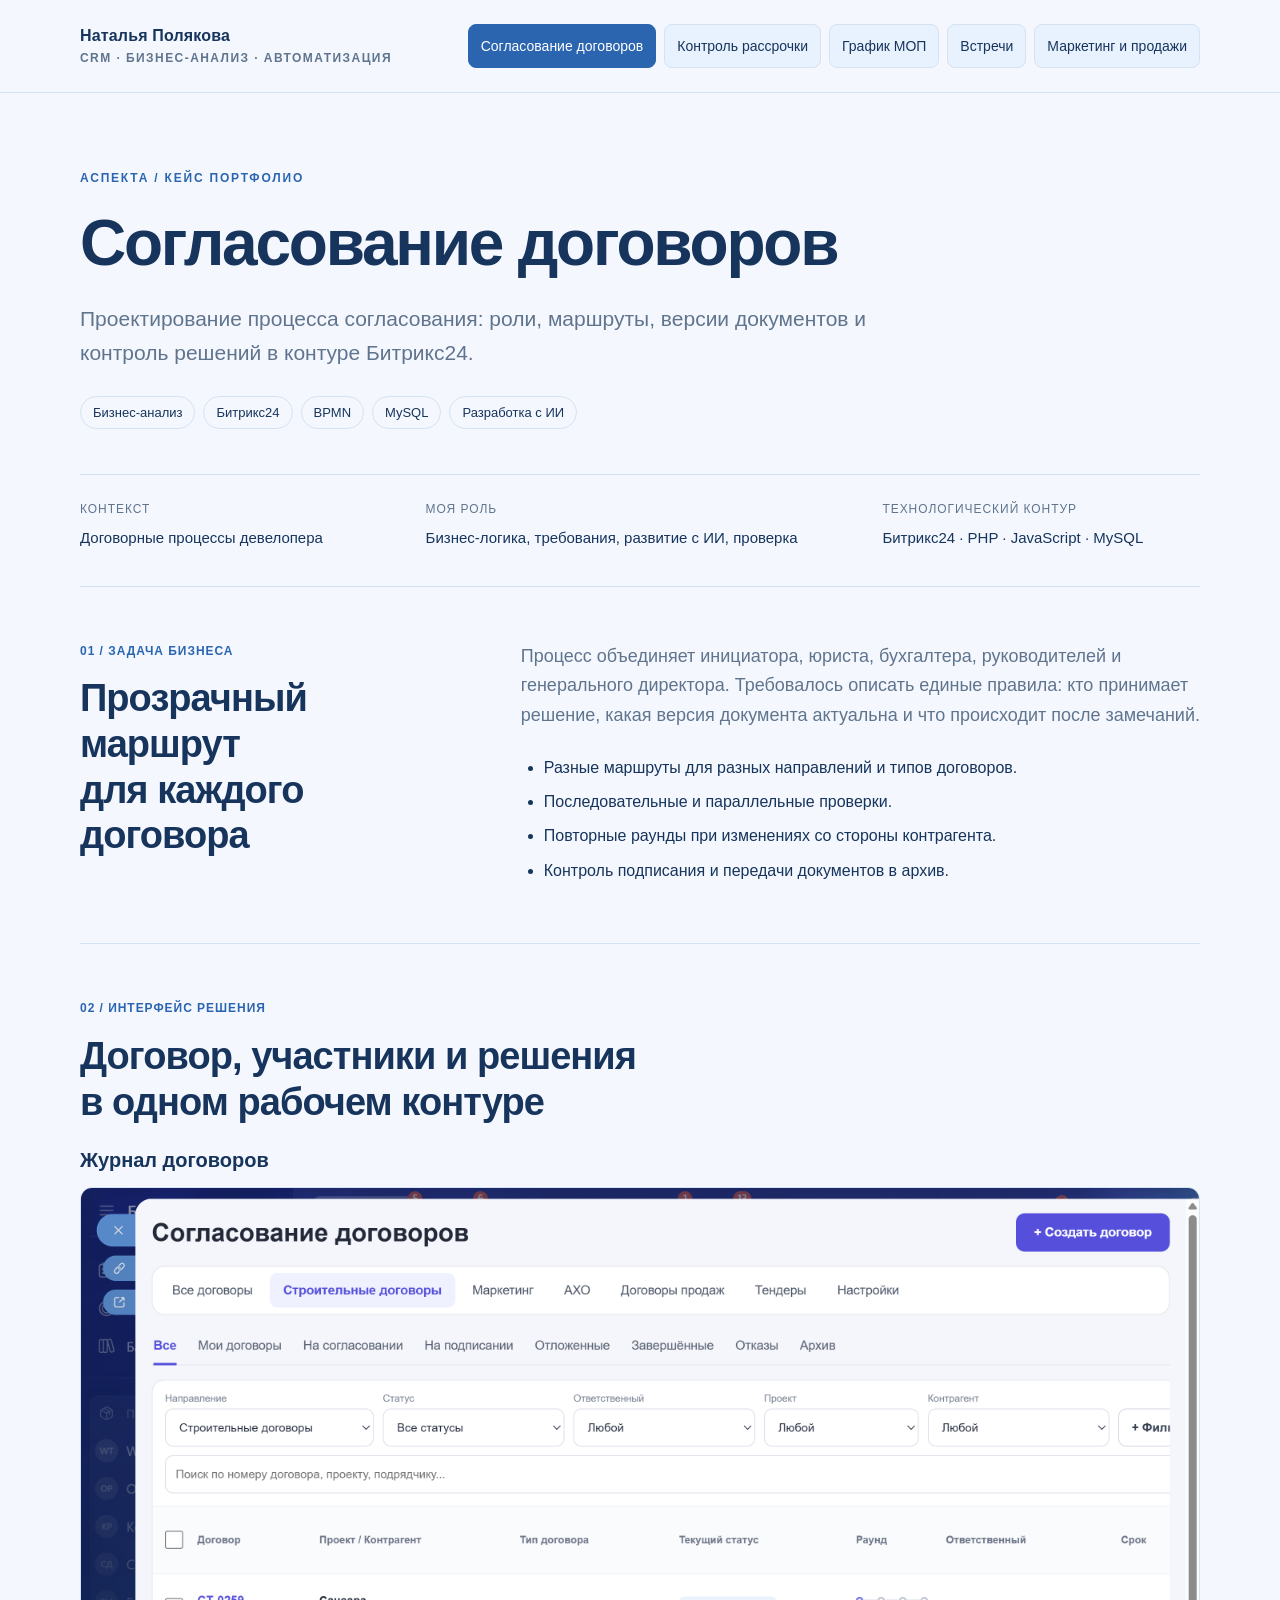
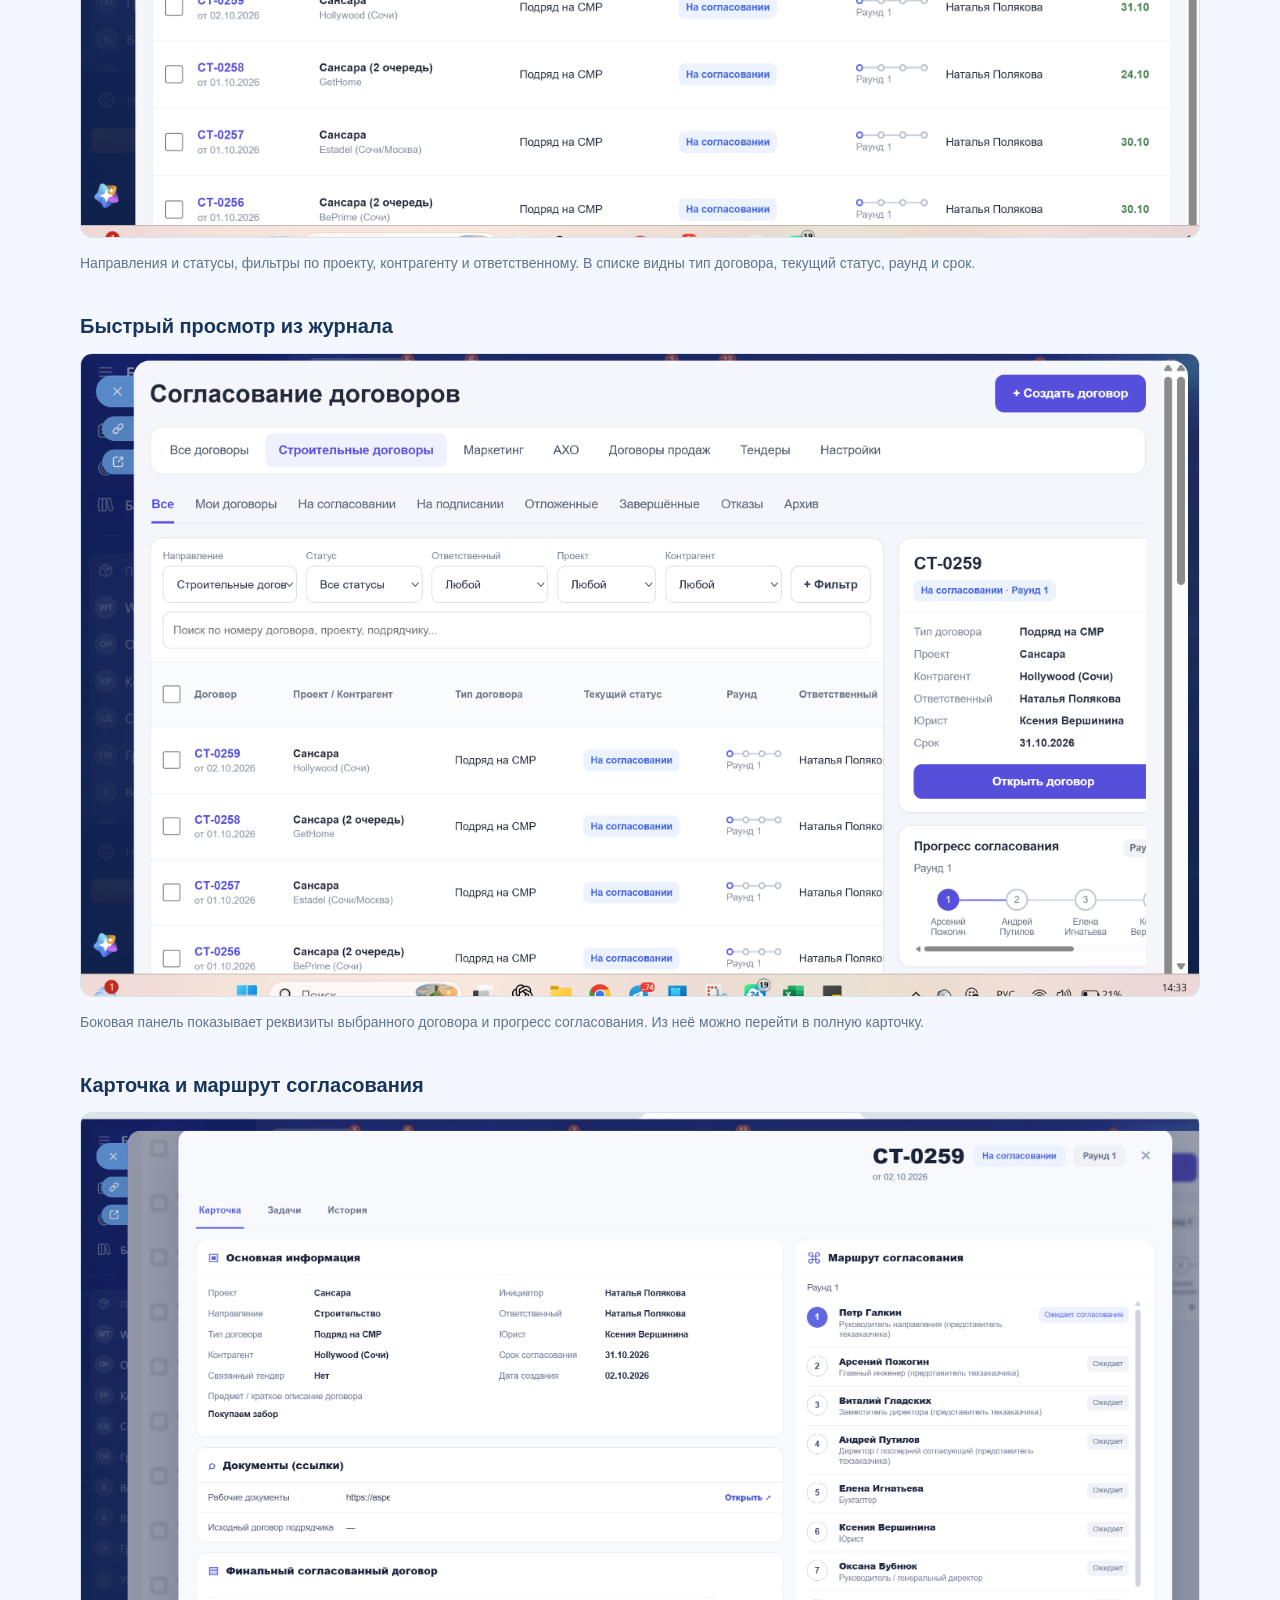
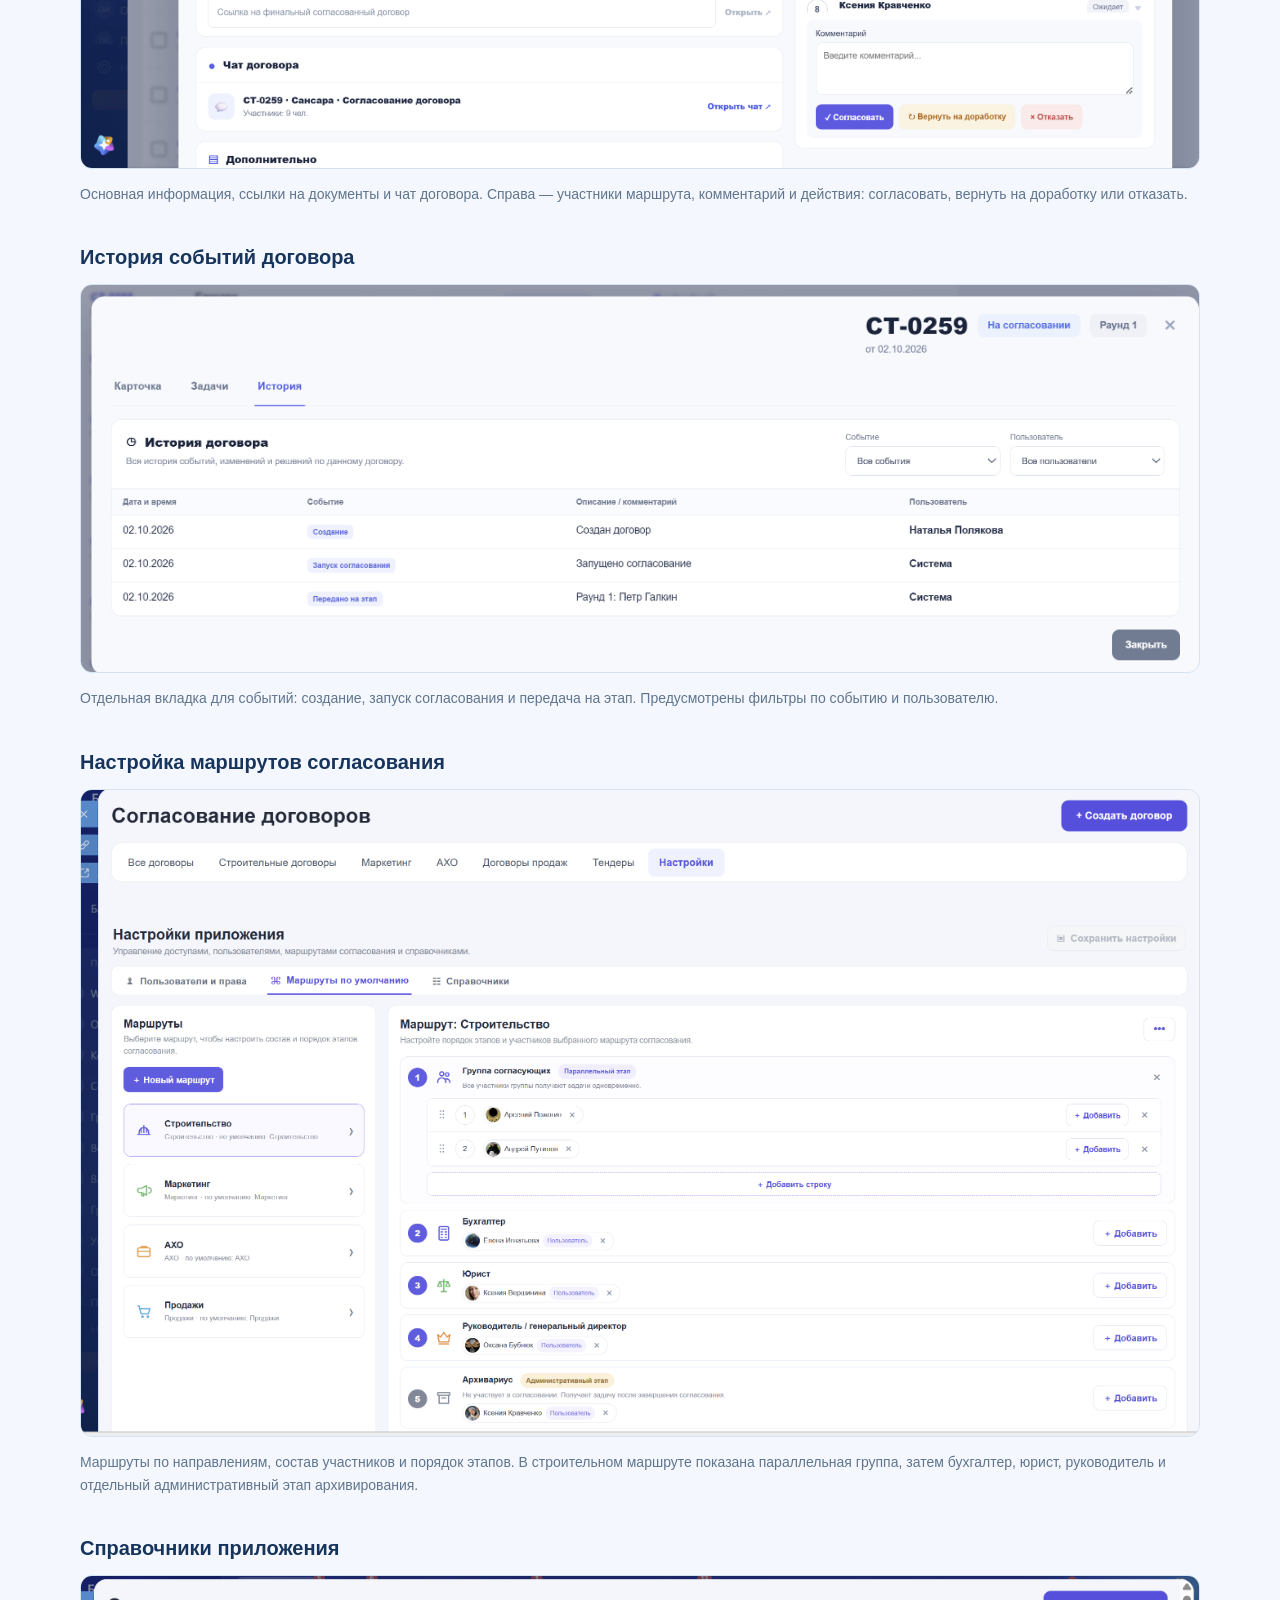
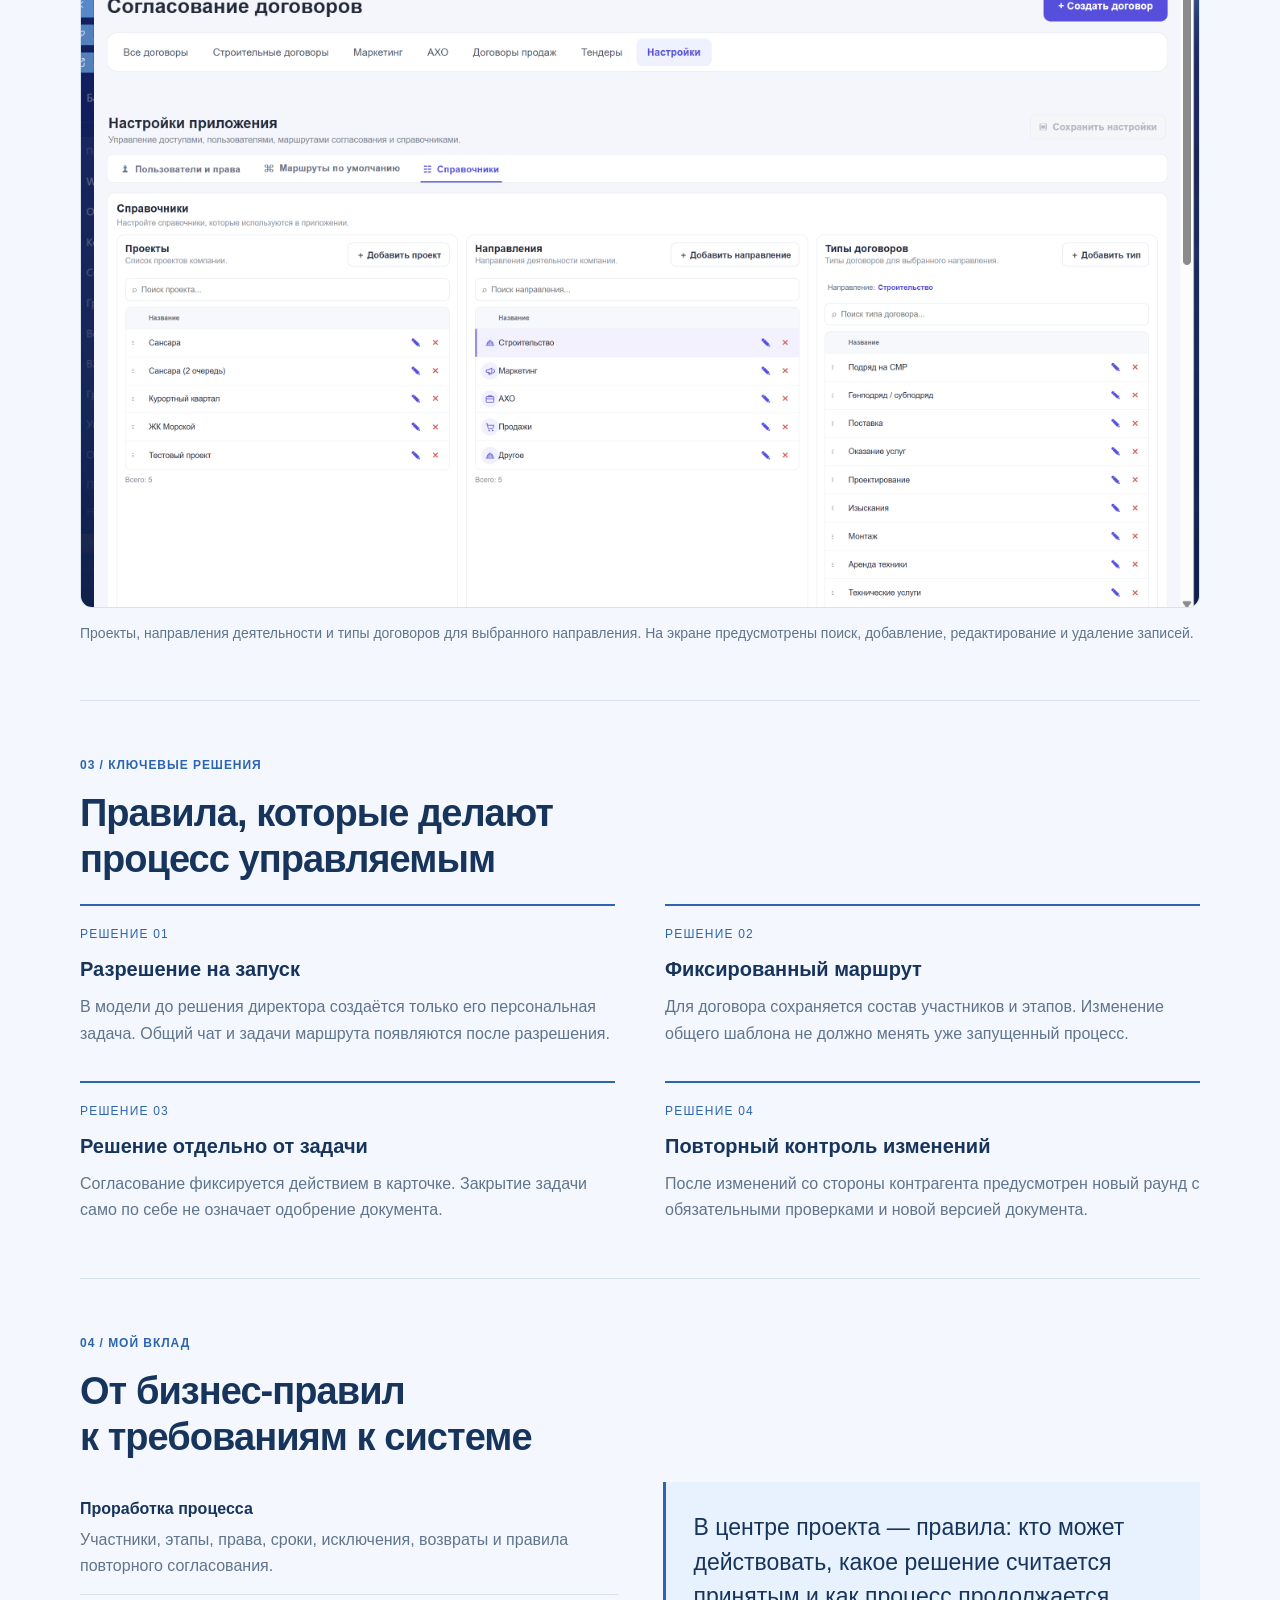
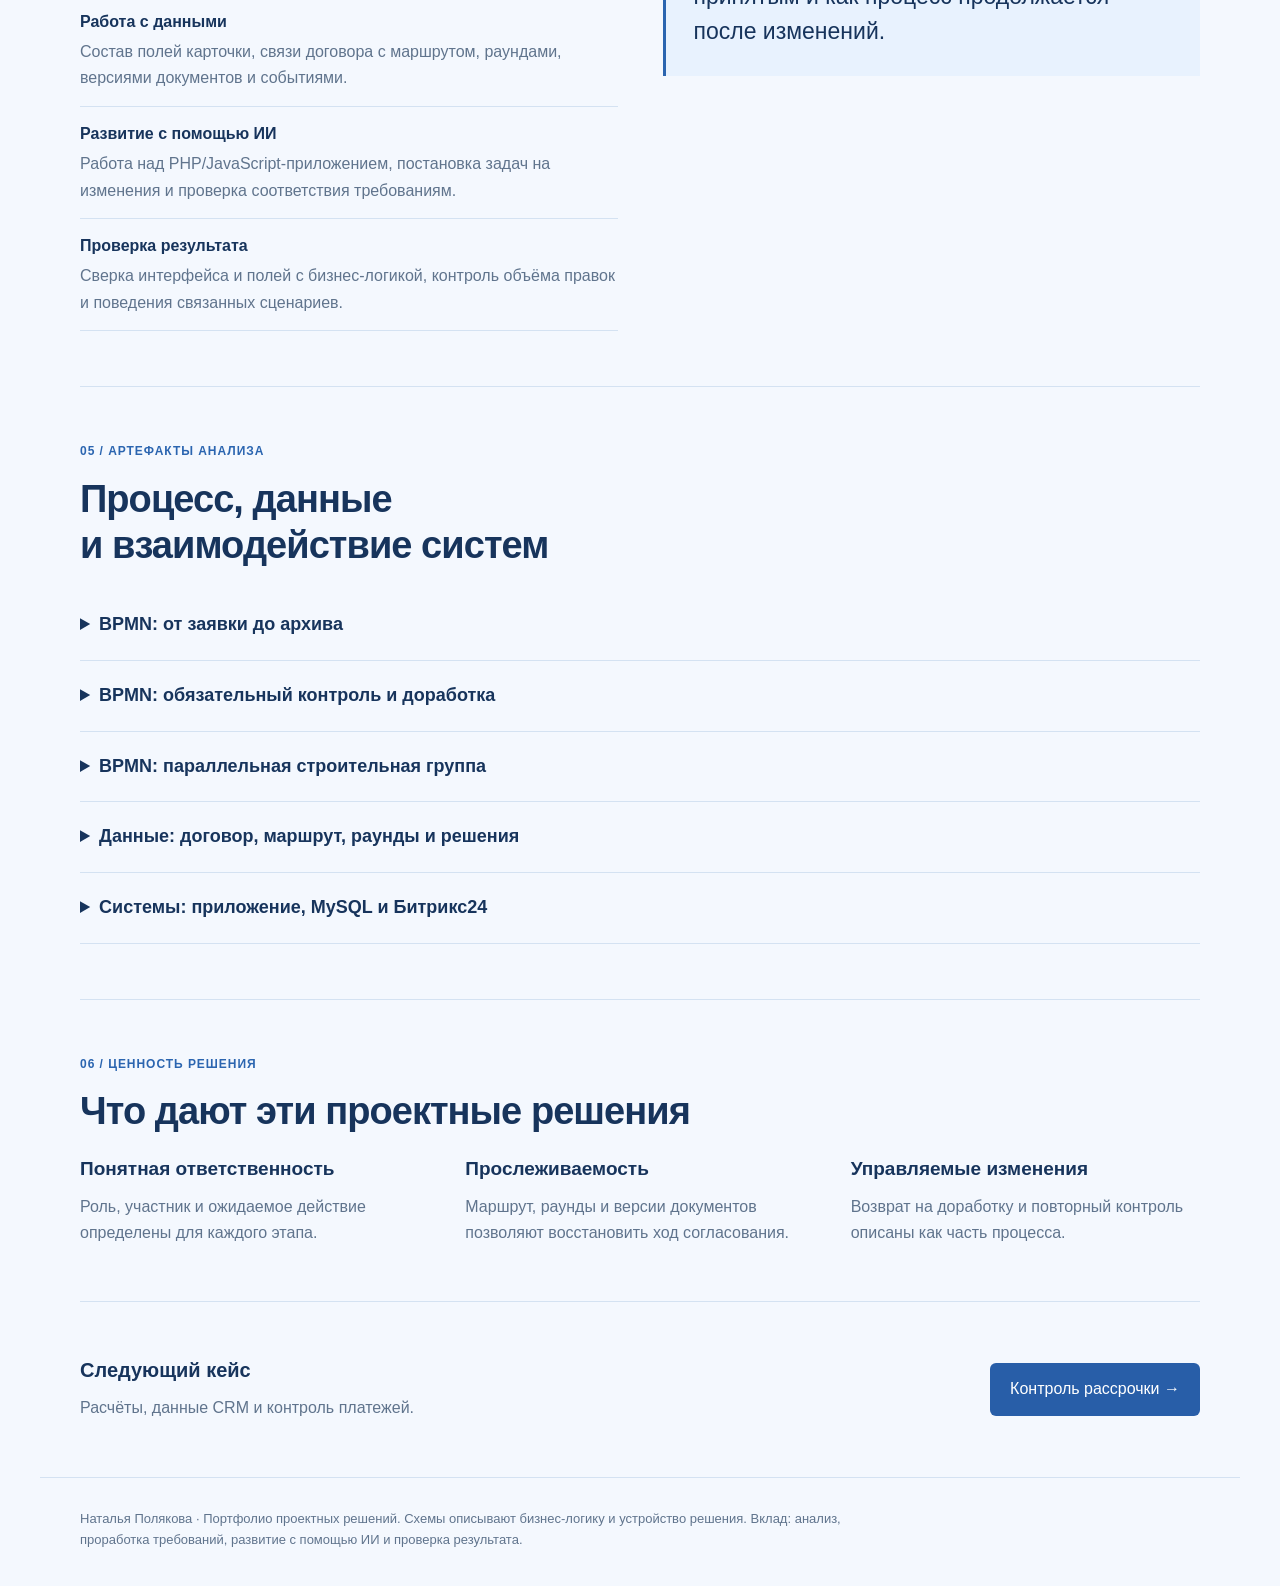
==== commit 030ae0f0: "Add marketing and sales business process portfolio projects" ====
--- a/index.html
+++ b/index.html
@@ -1 +1 @@
-<!doctype html><html lang="ru"><head><meta charset="utf-8"><meta name="viewport" content="width=device-width,initial-scale=1"><meta name="description" content="Проектирование процесса согласования: роли, маршруты, версии документов и контроль решений в контуре Битрикс24."><title>Согласование договоров — Наталья Полякова</title><link rel="stylesheet" href="style.css?v=10480f1"></head><body><header><div class="header-inner"><div class="name">Наталья Полякова<span>CRM · Бизнес-анализ · Автоматизация</span></div><nav aria-label="Кейсы портфолио"><a href="index.html" aria-current=page>Согласование договоров</a><a href="installments.html" >Контроль рассрочки</a><a href="mop.html" >График МОП</a><a href="meetings.html" >Встречи</a></nav></div></header><main><div class="hero"><p class="eyebrow">Аспекта / Кейс портфолио</p><h1>Согласование договоров</h1><p class="lead">Проектирование процесса согласования: роли, маршруты, версии документов и контроль решений в контуре Битрикс24.</p><div class="tags"><span class="tag">Бизнес-анализ</span><span class="tag">Битрикс24</span><span class="tag">BPMN</span><span class="tag">MySQL</span><span class="tag">Разработка с ИИ</span></div></div><div class="facts"><div><span class="fact-label">Контекст</span><div class="fact-text">Договорные процессы девелопера</div></div><div><span class="fact-label">Моя роль</span><div class="fact-text">Бизнес-логика, требования, развитие с ИИ, проверка</div></div><div><span class="fact-label">Технологический контур</span><div class="fact-text">Битрикс24 · PHP · JavaScript · MySQL</div></div></div><section><div class="intro-grid"><div><div class="section-label">01 / Задача бизнеса</div><h2>Прозрачный маршрут<br>для каждого договора</h2></div><div><p>Процесс объединяет инициатора, юриста, бухгалтера, руководителей и генерального директора. Требовалось описать единые правила: кто принимает решение, какая версия документа актуальна и что происходит после замечаний.</p><ul class="points"><li>Разные маршруты для разных направлений и типов договоров.</li><li>Последовательные и параллельные проверки.</li><li>Повторные раунды при изменениях со стороны контрагента.</li><li>Контроль подписания и передачи документов в архив.</li></ul></div></div></section><section><div class="section-label">02 / Интерфейс решения</div><h2>Договор, участники и решения<br>в одном рабочем контуре</h2><figure><h3>Журнал договоров</h3><a href="screenshots/contracts-overview.png" target="_blank" rel="noopener" aria-label="Открыть крупно: Журнал договоров"><img class="screen-image" loading="lazy" width="2796" height="1622" src="screenshots/contracts-overview.png" alt="Журнал договоров"></a><figcaption>Направления и статусы, фильтры по проекту, контрагенту и ответственному. В списке видны тип договора, текущий статус, раунд и срок.</figcaption></figure><div class="screen-stack"><figure><h3>Быстрый просмотр из журнала</h3><a href="screenshots/contracts-preview.png" target="_blank" rel="noopener" aria-label="Открыть крупно: Быстрый просмотр из журнала"><img class="screen-image" loading="lazy" width="2857" height="1640" src="screenshots/contracts-preview.png" alt="Быстрый просмотр из журнала"></a><figcaption>Боковая панель показывает реквизиты выбранного договора и прогресс согласования. Из неё можно перейти в полную карточку.</figcaption></figure><figure><h3>Карточка и маршрут согласования</h3><a href="screenshots/contracts-card.png" target="_blank" rel="noopener" aria-label="Открыть крупно: Карточка и маршрут согласования"><img class="screen-image" loading="lazy" width="2754" height="1615" src="screenshots/contracts-card.png" alt="Карточка и маршрут согласования"></a><figcaption>Основная информация, ссылки на документы и чат договора. Справа — участники маршрута, комментарий и действия: согласовать, вернуть на доработку или отказать.</figcaption></figure><figure><h3>История событий договора</h3><a href="screenshots/contracts-history.png" target="_blank" rel="noopener" aria-label="Открыть крупно: История событий договора"><img class="screen-image" loading="lazy" width="2470" height="855" src="screenshots/contracts-history.png" alt="История событий договора"></a><figcaption>Отдельная вкладка для событий: создание, запуск согласования и передача на этап. Предусмотрены фильтры по событию и пользователю.</figcaption></figure><figure><h3>Настройка маршрутов согласования</h3><a href="screenshots/contracts-routes.png" target="_blank" rel="noopener" aria-label="Открыть крупно: Настройка маршрутов согласования"><img class="screen-image" loading="lazy" width="2736" height="1581" src="screenshots/contracts-routes.png" alt="Настройка маршрутов согласования"></a><figcaption>Маршруты по направлениям, состав участников и порядок этапов. В строительном маршруте показана параллельная группа, затем бухгалтер, юрист, руководитель и отдельный административный этап архивирования.</figcaption></figure><figure><h3>Справочники приложения</h3><a href="screenshots/contracts-directories.png" target="_blank" rel="noopener" aria-label="Открыть крупно: Справочники приложения"><img class="screen-image" loading="lazy" width="2776" height="1568" src="screenshots/contracts-directories.png" alt="Справочники приложения"></a><figcaption>Проекты, направления деятельности и типы договоров для выбранного направления. На экране предусмотрены поиск, добавление, редактирование и удаление записей.</figcaption></figure></div></section><section><div class="section-label">03 / Ключевые решения</div><h2>Правила, которые делают<br>процесс управляемым</h2><div class="decisions"><article class="decision"><span class="decision-number">РЕШЕНИЕ 01</span><h3>Разрешение на запуск</h3><p>В модели до решения директора создаётся только его персональная задача. Общий чат и задачи маршрута появляются после разрешения.</p></article><article class="decision"><span class="decision-number">РЕШЕНИЕ 02</span><h3>Фиксированный маршрут</h3><p>Для договора сохраняется состав участников и этапов. Изменение общего шаблона не должно менять уже запущенный процесс.</p></article><article class="decision"><span class="decision-number">РЕШЕНИЕ 03</span><h3>Решение отдельно от задачи</h3><p>Согласование фиксируется действием в карточке. Закрытие задачи само по себе не означает одобрение документа.</p></article><article class="decision"><span class="decision-number">РЕШЕНИЕ 04</span><h3>Повторный контроль изменений</h3><p>После изменений со стороны контрагента предусмотрен новый раунд с обязательными проверками и новой версией документа.</p></article></div></section><section><div class="section-label">04 / Мой вклад</div><h2>От бизнес-правил<br>к требованиям к системе</h2><div class="role-grid"><ul class="role-list"><li><strong>Проработка процесса</strong><span>Участники, этапы, права, сроки, исключения, возвраты и правила повторного согласования.</span></li><li><strong>Работа с данными</strong><span>Состав полей карточки, связи договора с маршрутом, раундами, версиями документов и событиями.</span></li><li><strong>Развитие с помощью ИИ</strong><span>Работа над PHP/JavaScript-приложением, постановка задач на изменения и проверка соответствия требованиям.</span></li><li><strong>Проверка результата</strong><span>Сверка интерфейса и полей с бизнес-логикой, контроль объёма правок и поведения связанных сценариев.</span></li></ul><p class="quote">В центре проекта — правила: кто может действовать, какое решение считается принятым и как процесс продолжается после изменений.</p></div></section><section><div class="section-label">05 / Артефакты анализа</div><h2>Процесс, данные<br>и взаимодействие систем</h2><details><summary>BPMN: от заявки до архива</summary><p>Основной маршрут по требованиям проекта: разрешение на запуск, подготовка, согласование, обмен с контрагентом и архивирование.</p><div class="diagram-wrap "><img loading="lazy" src="assets/contracts-main.svg" alt="BPMN: от заявки до архива"></div><div class="diagram-links"><a href="assets/contracts-main.svg" target="_blank" rel="noopener">Открыть схему крупно</a><a href="assets/contracts-main.bpmn" download>Скачать BPMN</a></div></details><details><summary>BPMN: обязательный контроль и доработка</summary><p>Отдельная модель повторной проверки и возврата на доработку.</p><div class="diagram-wrap "><img loading="lazy" src="assets/contracts-review.svg" alt="BPMN: обязательный контроль и доработка"></div><div class="diagram-links"><a href="assets/contracts-review.svg" target="_blank" rel="noopener">Открыть схему крупно</a><a href="assets/contracts-review.bpmn" download>Скачать BPMN</a></div></details><details><summary>BPMN: параллельная строительная группа</summary><p>Модель одновременных проверок. Повтор всей группы при замечаниях — проработанный вариант маршрута.</p><div class="diagram-wrap "><img loading="lazy" src="assets/contracts-parallel.svg" alt="BPMN: параллельная строительная группа"></div><div class="diagram-links"><a href="assets/contracts-parallel.svg" target="_blank" rel="noopener">Открыть схему крупно</a><a href="assets/contracts-parallel.bpmn" download>Скачать BPMN</a></div></details><details><summary>Данные: договор, маршрут, раунды и решения</summary><p>Основные связи из SQL-схемы проекта. Диаграмма показывает ключевую часть структуры данных.</p><div class="diagram-wrap compact"><img loading="lazy" src="assets/contracts-data.svg" alt="Данные: договор, маршрут, раунды и решения"></div><div class="diagram-links"><a href="assets/contracts-data.svg" target="_blank" rel="noopener">Открыть схему крупно</a></div></details><details><summary>Системы: приложение, MySQL и Битрикс24</summary><p>Проектная схема взаимодействия интерфейса, сервера, базы данных и REST Битрикс24.</p><div class="diagram-wrap compact"><img loading="lazy" src="assets/contracts-systems.svg" alt="Системы: приложение, MySQL и Битрикс24"></div><div class="diagram-links"><a href="assets/contracts-systems.svg" target="_blank" rel="noopener">Открыть схему крупно</a></div></details></section><section><div class="section-label">06 / Ценность решения</div><h2>Что дают эти проектные решения</h2><div class="outcomes"><article><h3>Понятная ответственность</h3><p>Роль, участник и ожидаемое действие определены для каждого этапа.</p></article><article><h3>Прослеживаемость</h3><p>Маршрут, раунды и версии документов позволяют восстановить ход согласования.</p></article><article><h3>Управляемые изменения</h3><p>Возврат на доработку и повторный контроль описаны как часть процесса.</p></article></div></section><section class="next-case"><div><h3>Следующий кейс</h3><p>Расчёты, данные CRM и контроль платежей.</p></div><a class="next-link" href="installments.html">Контроль рассрочки →</a></section></main><footer><p>Наталья Полякова · Портфолио проектных решений. Схемы описывают бизнес-логику и устройство решения. Вклад: анализ, проработка требований, развитие с помощью ИИ и проверка результата.</p></footer></body></html>+<!doctype html><html lang="ru"><head><meta charset="utf-8"><meta name="viewport" content="width=device-width,initial-scale=1"><meta name="description" content="Проектирование процесса согласования: роли, маршруты, версии документов и контроль решений в контуре Битрикс24."><title>Согласование договоров — Наталья Полякова</title><link rel="stylesheet" href="style.css?v=marketing-1"></head><body><header><div class="header-inner"><div class="name">Наталья Полякова<span>CRM · Бизнес-анализ · Автоматизация</span></div><nav aria-label="Кейсы портфолио"><a href="index.html?v=marketing-1" aria-current="page">Согласование договоров</a><a href="installments.html?v=marketing-1">Контроль рассрочки</a><a href="mop.html?v=marketing-1">График МОП</a><a href="meetings.html?v=marketing-1">Встречи</a><a href="marketing.html?v=marketing-1">Маркетинг и продажи</a></nav></div></header><main><div class="hero"><p class="eyebrow">Аспекта / Кейс портфолио</p><h1>Согласование договоров</h1><p class="lead">Проектирование процесса согласования: роли, маршруты, версии документов и контроль решений в контуре Битрикс24.</p><div class="tags"><span class="tag">Бизнес-анализ</span><span class="tag">Битрикс24</span><span class="tag">BPMN</span><span class="tag">MySQL</span><span class="tag">Разработка с ИИ</span></div></div><div class="facts"><div><span class="fact-label">Контекст</span><div class="fact-text">Договорные процессы девелопера</div></div><div><span class="fact-label">Моя роль</span><div class="fact-text">Бизнес-логика, требования, развитие с ИИ, проверка</div></div><div><span class="fact-label">Технологический контур</span><div class="fact-text">Битрикс24 · PHP · JavaScript · MySQL</div></div></div><section><div class="intro-grid"><div><div class="section-label">01 / Задача бизнеса</div><h2>Прозрачный маршрут<br>для каждого договора</h2></div><div><p>Процесс объединяет инициатора, юриста, бухгалтера, руководителей и генерального директора. Требовалось описать единые правила: кто принимает решение, какая версия документа актуальна и что происходит после замечаний.</p><ul class="points"><li>Разные маршруты для разных направлений и типов договоров.</li><li>Последовательные и параллельные проверки.</li><li>Повторные раунды при изменениях со стороны контрагента.</li><li>Контроль подписания и передачи документов в архив.</li></ul></div></div></section><section><div class="section-label">02 / Интерфейс решения</div><h2>Договор, участники и решения<br>в одном рабочем контуре</h2><figure><h3>Журнал договоров</h3><a href="screenshots/contracts-overview.png" target="_blank" rel="noopener" aria-label="Открыть крупно: Журнал договоров"><img class="screen-image" loading="lazy" width="2796" height="1622" src="screenshots/contracts-overview.png" alt="Журнал договоров"></a><figcaption>Направления и статусы, фильтры по проекту, контрагенту и ответственному. В списке видны тип договора, текущий статус, раунд и срок.</figcaption></figure><div class="screen-stack"><figure><h3>Быстрый просмотр из журнала</h3><a href="screenshots/contracts-preview.png" target="_blank" rel="noopener" aria-label="Открыть крупно: Быстрый просмотр из журнала"><img class="screen-image" loading="lazy" width="2857" height="1640" src="screenshots/contracts-preview.png" alt="Быстрый просмотр из журнала"></a><figcaption>Боковая панель показывает реквизиты выбранного договора и прогресс согласования. Из неё можно перейти в полную карточку.</figcaption></figure><figure><h3>Карточка и маршрут согласования</h3><a href="screenshots/contracts-card.png" target="_blank" rel="noopener" aria-label="Открыть крупно: Карточка и маршрут согласования"><img class="screen-image" loading="lazy" width="2754" height="1615" src="screenshots/contracts-card.png" alt="Карточка и маршрут согласования"></a><figcaption>Основная информация, ссылки на документы и чат договора. Справа — участники маршрута, комментарий и действия: согласовать, вернуть на доработку или отказать.</figcaption></figure><figure><h3>История событий договора</h3><a href="screenshots/contracts-history.png" target="_blank" rel="noopener" aria-label="Открыть крупно: История событий договора"><img class="screen-image" loading="lazy" width="2470" height="855" src="screenshots/contracts-history.png" alt="История событий договора"></a><figcaption>Отдельная вкладка для событий: создание, запуск согласования и передача на этап. Предусмотрены фильтры по событию и пользователю.</figcaption></figure><figure><h3>Настройка маршрутов согласования</h3><a href="screenshots/contracts-routes.png" target="_blank" rel="noopener" aria-label="Открыть крупно: Настройка маршрутов согласования"><img class="screen-image" loading="lazy" width="2736" height="1581" src="screenshots/contracts-routes.png" alt="Настройка маршрутов согласования"></a><figcaption>Маршруты по направлениям, состав участников и порядок этапов. В строительном маршруте показана параллельная группа, затем бухгалтер, юрист, руководитель и отдельный административный этап архивирования.</figcaption></figure><figure><h3>Справочники приложения</h3><a href="screenshots/contracts-directories.png" target="_blank" rel="noopener" aria-label="Открыть крупно: Справочники приложения"><img class="screen-image" loading="lazy" width="2776" height="1568" src="screenshots/contracts-directories.png" alt="Справочники приложения"></a><figcaption>Проекты, направления деятельности и типы договоров для выбранного направления. На экране предусмотрены поиск, добавление, редактирование и удаление записей.</figcaption></figure></div></section><section><div class="section-label">03 / Ключевые решения</div><h2>Правила, которые делают<br>процесс управляемым</h2><div class="decisions"><article class="decision"><span class="decision-number">РЕШЕНИЕ 01</span><h3>Разрешение на запуск</h3><p>В модели до решения директора создаётся только его персональная задача. Общий чат и задачи маршрута появляются после разрешения.</p></article><article class="decision"><span class="decision-number">РЕШЕНИЕ 02</span><h3>Фиксированный маршрут</h3><p>Для договора сохраняется состав участников и этапов. Изменение общего шаблона не должно менять уже запущенный процесс.</p></article><article class="decision"><span class="decision-number">РЕШЕНИЕ 03</span><h3>Решение отдельно от задачи</h3><p>Согласование фиксируется действием в карточке. Закрытие задачи само по себе не означает одобрение документа.</p></article><article class="decision"><span class="decision-number">РЕШЕНИЕ 04</span><h3>Повторный контроль изменений</h3><p>После изменений со стороны контрагента предусмотрен новый раунд с обязательными проверками и новой версией документа.</p></article></div></section><section><div class="section-label">04 / Мой вклад</div><h2>От бизнес-правил<br>к требованиям к системе</h2><div class="role-grid"><ul class="role-list"><li><strong>Проработка процесса</strong><span>Участники, этапы, права, сроки, исключения, возвраты и правила повторного согласования.</span></li><li><strong>Работа с данными</strong><span>Состав полей карточки, связи договора с маршрутом, раундами, версиями документов и событиями.</span></li><li><strong>Развитие с помощью ИИ</strong><span>Работа над PHP/JavaScript-приложением, постановка задач на изменения и проверка соответствия требованиям.</span></li><li><strong>Проверка результата</strong><span>Сверка интерфейса и полей с бизнес-логикой, контроль объёма правок и поведения связанных сценариев.</span></li></ul><p class="quote">В центре проекта — правила: кто может действовать, какое решение считается принятым и как процесс продолжается после изменений.</p></div></section><section><div class="section-label">05 / Артефакты анализа</div><h2>Процесс, данные<br>и взаимодействие систем</h2><details><summary>BPMN: от заявки до архива</summary><p>Основной маршрут по требованиям проекта: разрешение на запуск, подготовка, согласование, обмен с контрагентом и архивирование.</p><div class="diagram-wrap "><img loading="lazy" src="assets/contracts-main.svg" alt="BPMN: от заявки до архива"></div><div class="diagram-links"><a href="assets/contracts-main.svg" target="_blank" rel="noopener">Открыть схему крупно</a><a href="assets/contracts-main.bpmn" download>Скачать BPMN</a></div></details><details><summary>BPMN: обязательный контроль и доработка</summary><p>Отдельная модель повторной проверки и возврата на доработку.</p><div class="diagram-wrap "><img loading="lazy" src="assets/contracts-review.svg" alt="BPMN: обязательный контроль и доработка"></div><div class="diagram-links"><a href="assets/contracts-review.svg" target="_blank" rel="noopener">Открыть схему крупно</a><a href="assets/contracts-review.bpmn" download>Скачать BPMN</a></div></details><details><summary>BPMN: параллельная строительная группа</summary><p>Модель одновременных проверок. Повтор всей группы при замечаниях — проработанный вариант маршрута.</p><div class="diagram-wrap "><img loading="lazy" src="assets/contracts-parallel.svg" alt="BPMN: параллельная строительная группа"></div><div class="diagram-links"><a href="assets/contracts-parallel.svg" target="_blank" rel="noopener">Открыть схему крупно</a><a href="assets/contracts-parallel.bpmn" download>Скачать BPMN</a></div></details><details><summary>Данные: договор, маршрут, раунды и решения</summary><p>Основные связи из SQL-схемы проекта. Диаграмма показывает ключевую часть структуры данных.</p><div class="diagram-wrap compact"><img loading="lazy" src="assets/contracts-data.svg" alt="Данные: договор, маршрут, раунды и решения"></div><div class="diagram-links"><a href="assets/contracts-data.svg" target="_blank" rel="noopener">Открыть схему крупно</a></div></details><details><summary>Системы: приложение, MySQL и Битрикс24</summary><p>Проектная схема взаимодействия интерфейса, сервера, базы данных и REST Битрикс24.</p><div class="diagram-wrap compact"><img loading="lazy" src="assets/contracts-systems.svg" alt="Системы: приложение, MySQL и Битрикс24"></div><div class="diagram-links"><a href="assets/contracts-systems.svg" target="_blank" rel="noopener">Открыть схему крупно</a></div></details></section><section><div class="section-label">06 / Ценность решения</div><h2>Что дают эти проектные решения</h2><div class="outcomes"><article><h3>Понятная ответственность</h3><p>Роль, участник и ожидаемое действие определены для каждого этапа.</p></article><article><h3>Прослеживаемость</h3><p>Маршрут, раунды и версии документов позволяют восстановить ход согласования.</p></article><article><h3>Управляемые изменения</h3><p>Возврат на доработку и повторный контроль описаны как часть процесса.</p></article></div></section><section class="next-case"><div><h3>Следующий кейс</h3><p>Расчёты, данные CRM и контроль платежей.</p></div><a class="next-link" href="installments.html?v=marketing-1">Контроль рассрочки →</a></section></main><footer><p>Наталья Полякова · Портфолио проектных решений. Схемы описывают бизнес-логику и устройство решения. Вклад: анализ, проработка требований, развитие с помощью ИИ и проверка результата.</p></footer></body></html>
--- a/style.css
+++ b/style.css
@@ -5,3 +5,5 @@
 .screen-stack{display:grid;grid-template-columns:minmax(0,1fr);gap:38px;margin-top:38px}.screen-image{transition:box-shadow .15s}.screen-image:hover{box-shadow:0 8px 30px #17345c14}figure h3{margin-bottom:14px}figcaption strong{color:var(--ink)}
 
 .analysis-table-wrap{overflow-x:auto;margin:30px 0}.analysis-table{width:100%;border-collapse:collapse;text-align:left;font-size:15px}.analysis-table caption{text-align:left;font-weight:650;margin-bottom:16px}.analysis-table th,.analysis-table td{vertical-align:top;padding:18px;border-bottom:1px solid var(--line)}.analysis-table thead{background:var(--soft)}.analysis-table tbody th{width:34%;font-weight:600}.analysis-table td{color:var(--muted)}@media(max-width:700px){.analysis-table{min-width:560px}.header-inner{align-items:flex-start}}
+
+.marketing-project-nav{margin-top:32px}.marketing-project{scroll-margin-top:24px}.marketing-results-title{margin-top:34px}.marketing-metrics{display:grid;grid-template-columns:repeat(3,minmax(0,1fr));gap:20px}.marketing-metrics-two{grid-template-columns:repeat(2,minmax(0,1fr))}.marketing-metrics-one{grid-template-columns:minmax(0,1fr);max-width:540px}.marketing-metric{padding:24px;background:var(--soft);border:1px solid var(--line);border-radius:10px}.marketing-metric strong{display:block;font-size:clamp(24px,2.7vw,34px);line-height:1.25;letter-spacing:-.025em;color:var(--accent)}.marketing-metric p{margin:10px 0 0;color:var(--muted);font-size:15px}.marketing-project-context{color:var(--muted);margin-bottom:28px}@media(max-width:760px){.marketing-metrics,.marketing-metrics-two{grid-template-columns:1fr}.marketing-metric{padding:22px}}@media print{.marketing-metric{break-inside:avoid}}
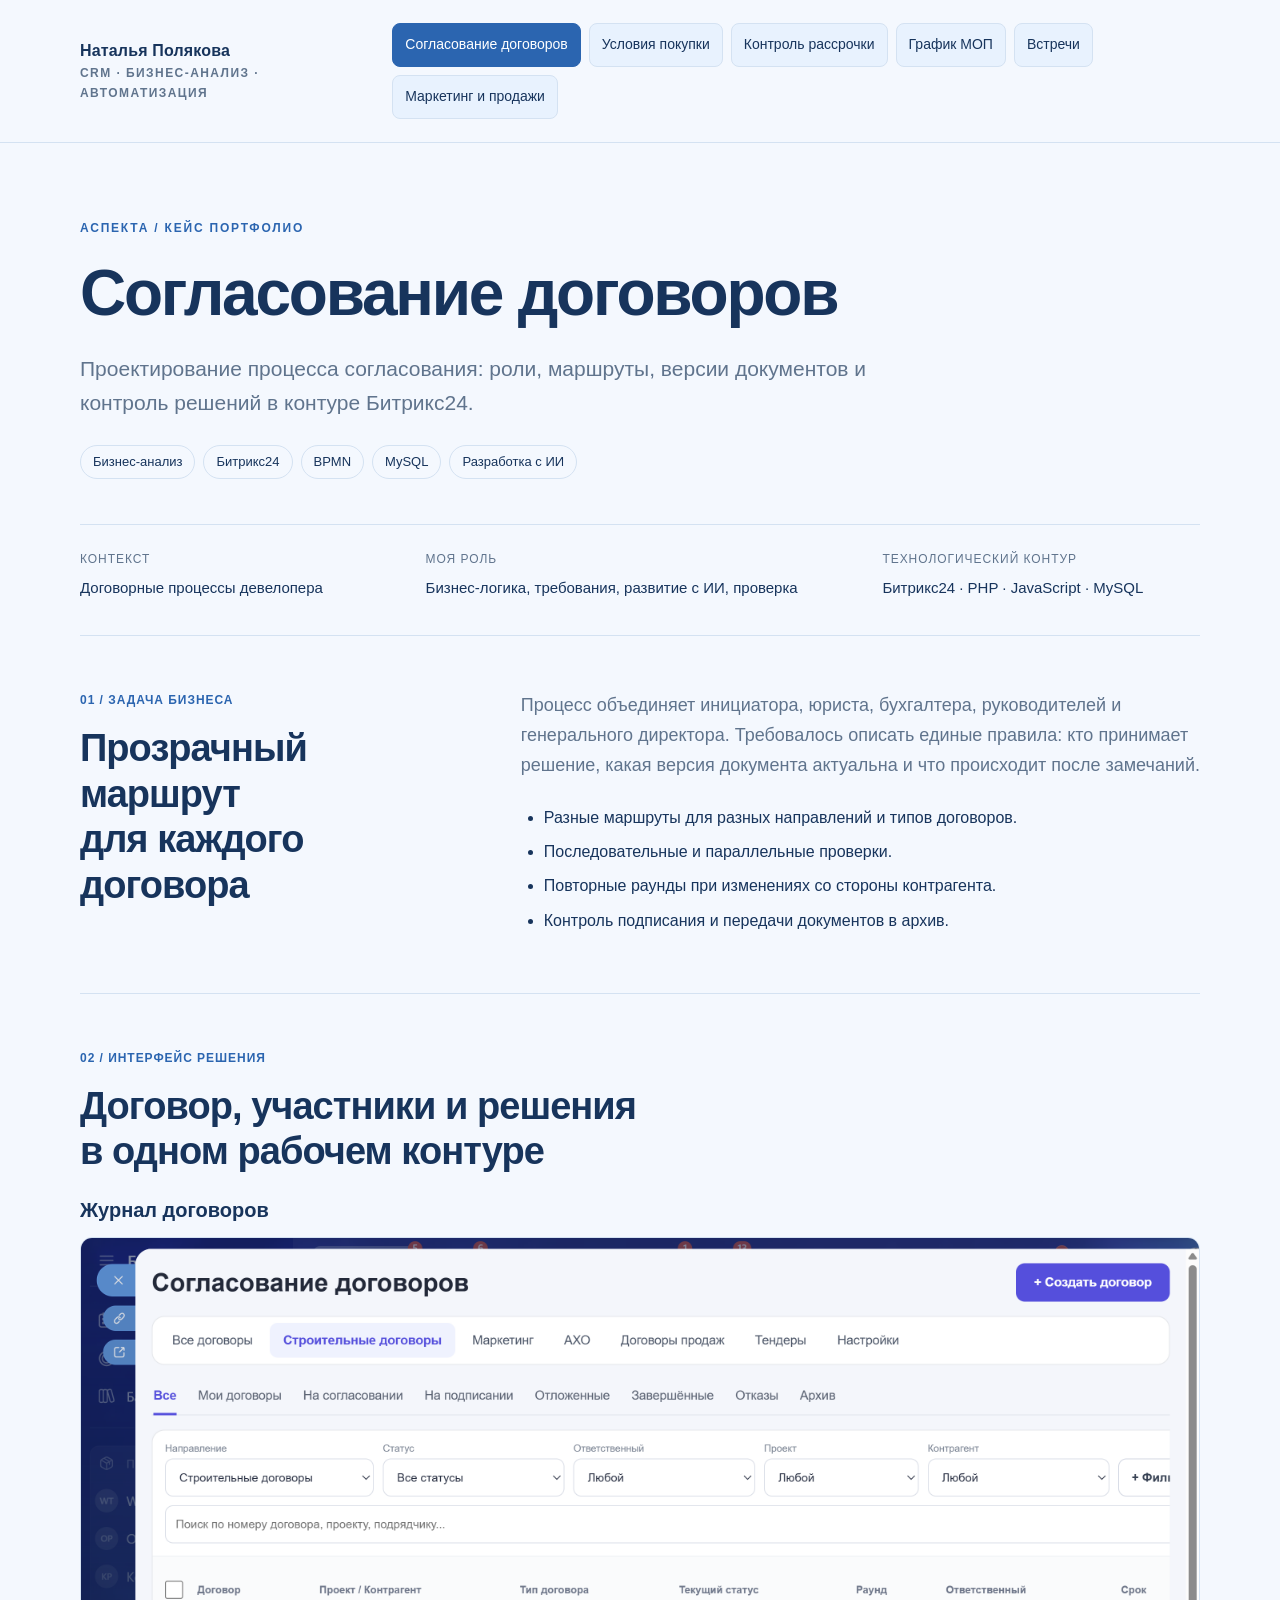
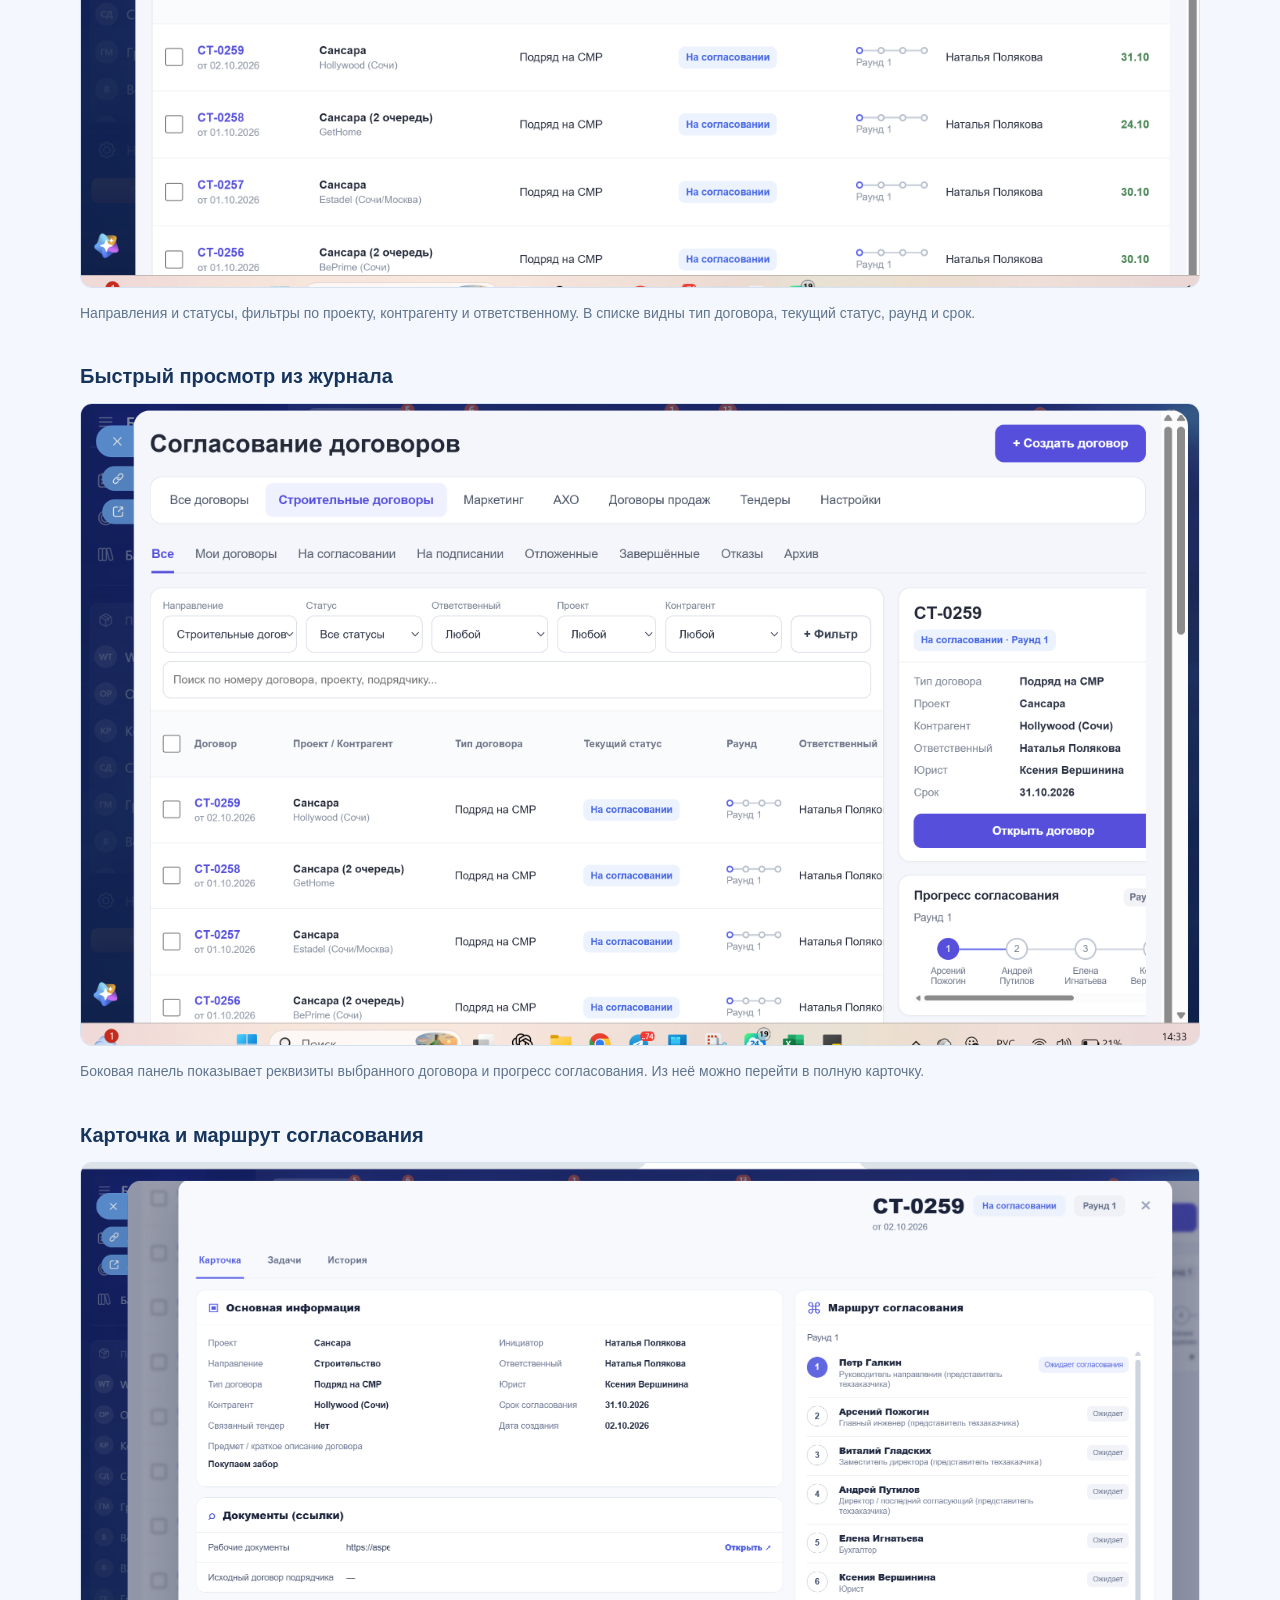
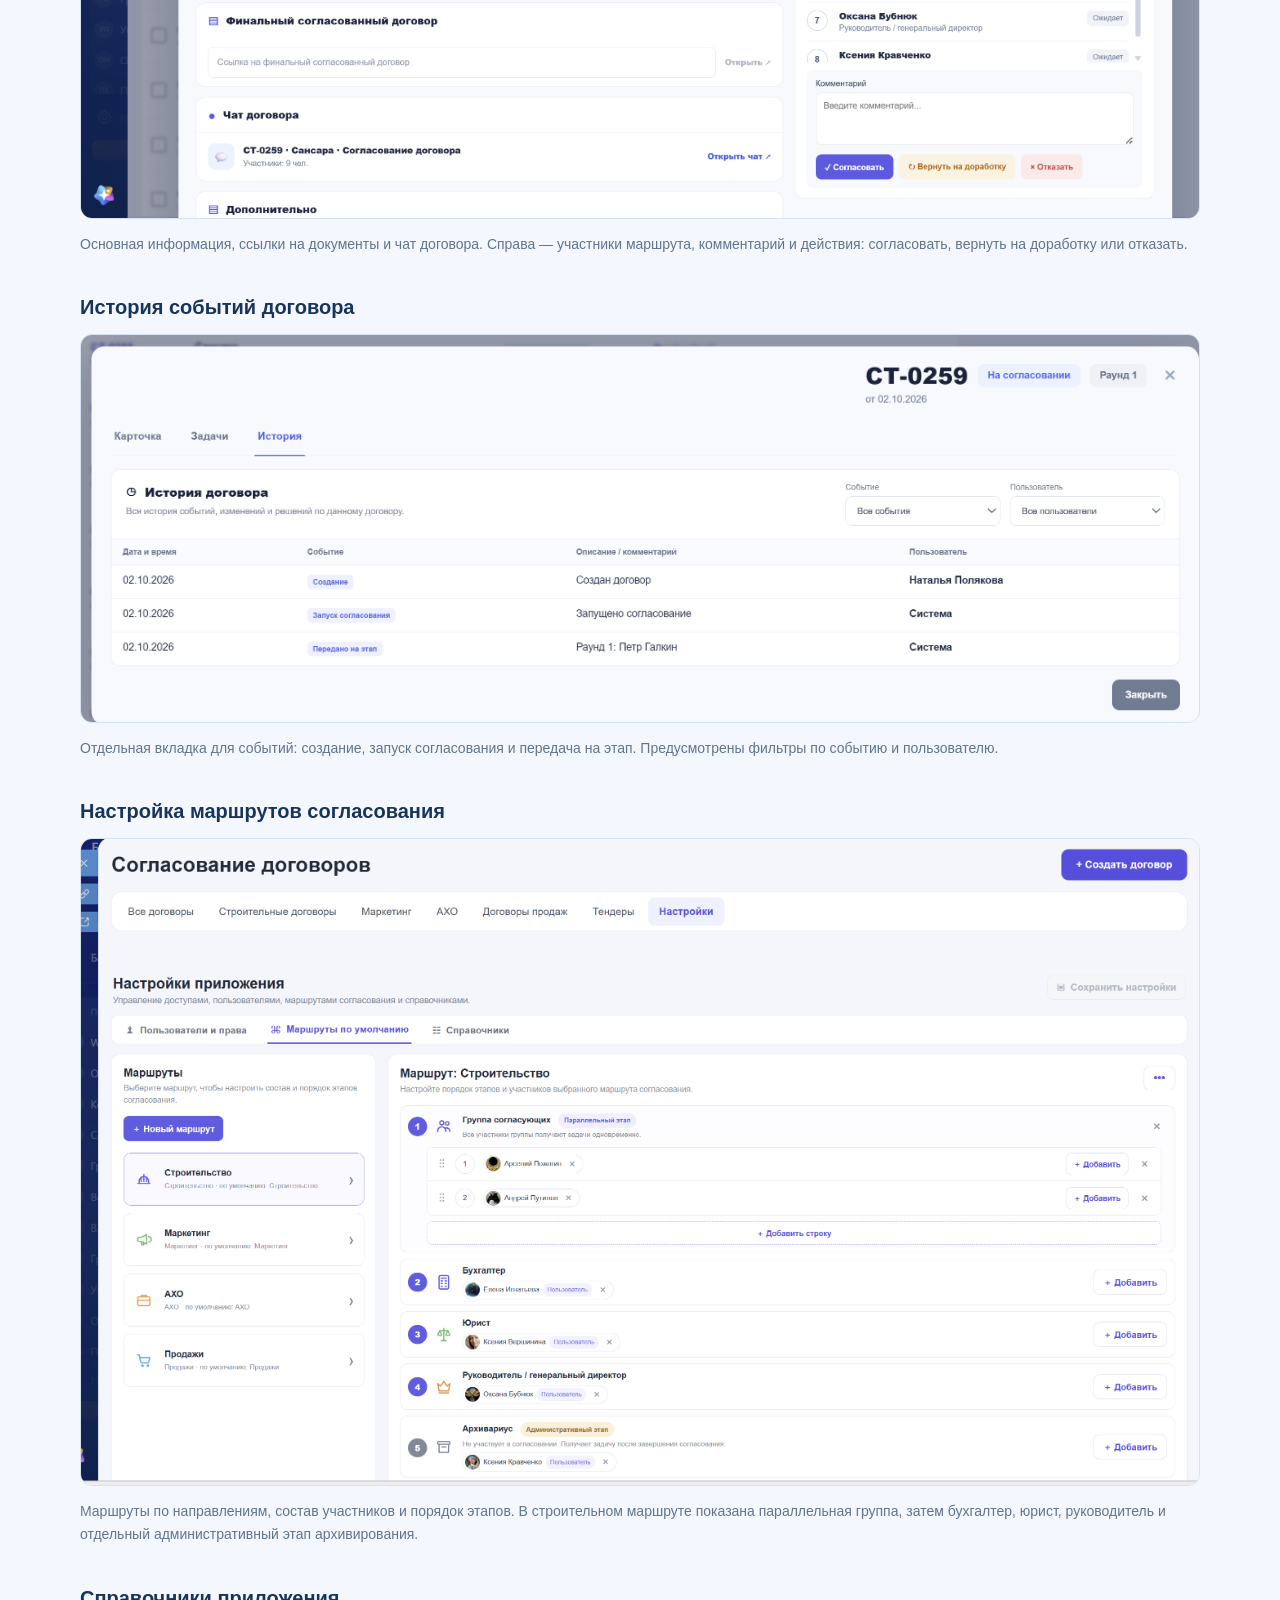
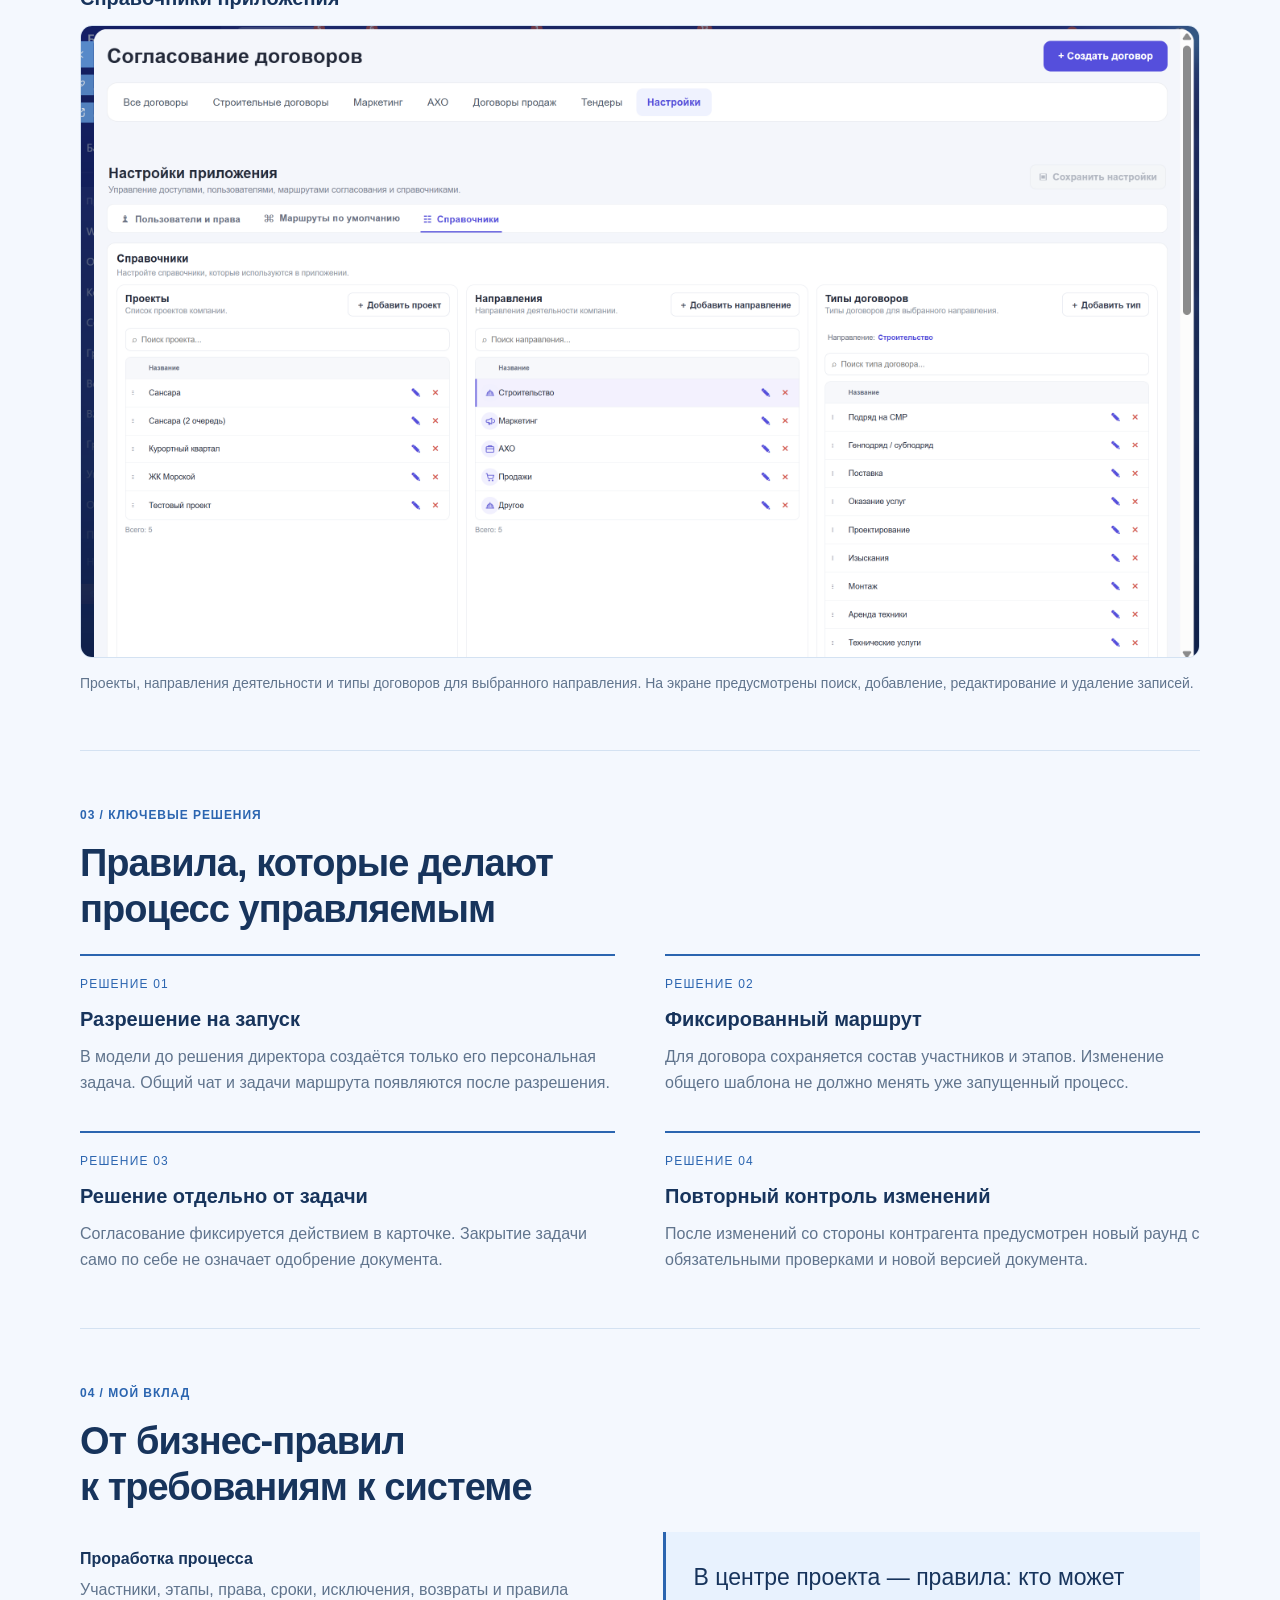
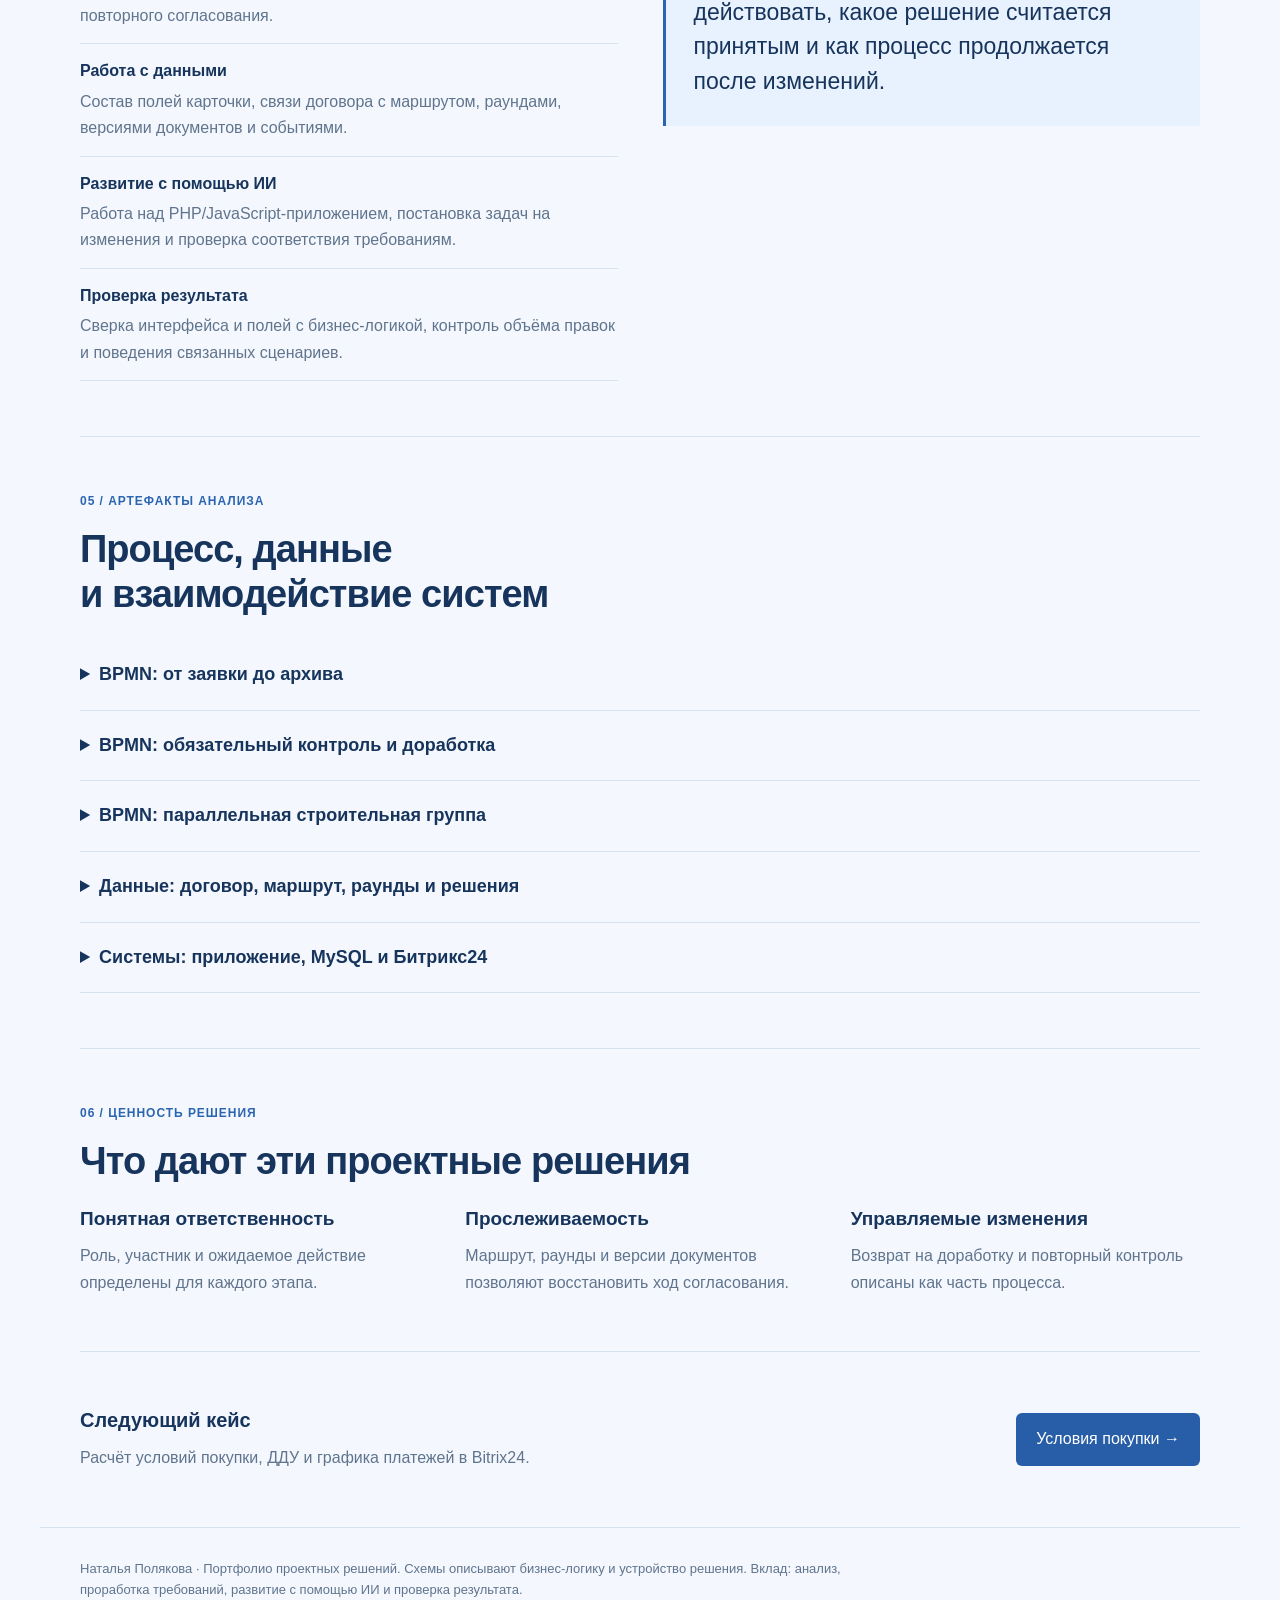
==== commit 05717ffa: "Publish purchase conditions automation case" ====
--- a/index.html
+++ b/index.html
@@ -1 +1 @@
-<!doctype html><html lang="ru"><head><meta charset="utf-8"><meta name="viewport" content="width=device-width,initial-scale=1"><meta name="description" content="Проектирование процесса согласования: роли, маршруты, версии документов и контроль решений в контуре Битрикс24."><title>Согласование договоров — Наталья Полякова</title><link rel="stylesheet" href="style.css?v=marketing-1"></head><body><header><div class="header-inner"><div class="name">Наталья Полякова<span>CRM · Бизнес-анализ · Автоматизация</span></div><nav aria-label="Кейсы портфолио"><a href="index.html?v=marketing-1" aria-current="page">Согласование договоров</a><a href="installments.html?v=marketing-1">Контроль рассрочки</a><a href="mop.html?v=marketing-1">График МОП</a><a href="meetings.html?v=marketing-1">Встречи</a><a href="marketing.html?v=marketing-1">Маркетинг и продажи</a></nav></div></header><main><div class="hero"><p class="eyebrow">Аспекта / Кейс портфолио</p><h1>Согласование договоров</h1><p class="lead">Проектирование процесса согласования: роли, маршруты, версии документов и контроль решений в контуре Битрикс24.</p><div class="tags"><span class="tag">Бизнес-анализ</span><span class="tag">Битрикс24</span><span class="tag">BPMN</span><span class="tag">MySQL</span><span class="tag">Разработка с ИИ</span></div></div><div class="facts"><div><span class="fact-label">Контекст</span><div class="fact-text">Договорные процессы девелопера</div></div><div><span class="fact-label">Моя роль</span><div class="fact-text">Бизнес-логика, требования, развитие с ИИ, проверка</div></div><div><span class="fact-label">Технологический контур</span><div class="fact-text">Битрикс24 · PHP · JavaScript · MySQL</div></div></div><section><div class="intro-grid"><div><div class="section-label">01 / Задача бизнеса</div><h2>Прозрачный маршрут<br>для каждого договора</h2></div><div><p>Процесс объединяет инициатора, юриста, бухгалтера, руководителей и генерального директора. Требовалось описать единые правила: кто принимает решение, какая версия документа актуальна и что происходит после замечаний.</p><ul class="points"><li>Разные маршруты для разных направлений и типов договоров.</li><li>Последовательные и параллельные проверки.</li><li>Повторные раунды при изменениях со стороны контрагента.</li><li>Контроль подписания и передачи документов в архив.</li></ul></div></div></section><section><div class="section-label">02 / Интерфейс решения</div><h2>Договор, участники и решения<br>в одном рабочем контуре</h2><figure><h3>Журнал договоров</h3><a href="screenshots/contracts-overview.png" target="_blank" rel="noopener" aria-label="Открыть крупно: Журнал договоров"><img class="screen-image" loading="lazy" width="2796" height="1622" src="screenshots/contracts-overview.png" alt="Журнал договоров"></a><figcaption>Направления и статусы, фильтры по проекту, контрагенту и ответственному. В списке видны тип договора, текущий статус, раунд и срок.</figcaption></figure><div class="screen-stack"><figure><h3>Быстрый просмотр из журнала</h3><a href="screenshots/contracts-preview.png" target="_blank" rel="noopener" aria-label="Открыть крупно: Быстрый просмотр из журнала"><img class="screen-image" loading="lazy" width="2857" height="1640" src="screenshots/contracts-preview.png" alt="Быстрый просмотр из журнала"></a><figcaption>Боковая панель показывает реквизиты выбранного договора и прогресс согласования. Из неё можно перейти в полную карточку.</figcaption></figure><figure><h3>Карточка и маршрут согласования</h3><a href="screenshots/contracts-card.png" target="_blank" rel="noopener" aria-label="Открыть крупно: Карточка и маршрут согласования"><img class="screen-image" loading="lazy" width="2754" height="1615" src="screenshots/contracts-card.png" alt="Карточка и маршрут согласования"></a><figcaption>Основная информация, ссылки на документы и чат договора. Справа — участники маршрута, комментарий и действия: согласовать, вернуть на доработку или отказать.</figcaption></figure><figure><h3>История событий договора</h3><a href="screenshots/contracts-history.png" target="_blank" rel="noopener" aria-label="Открыть крупно: История событий договора"><img class="screen-image" loading="lazy" width="2470" height="855" src="screenshots/contracts-history.png" alt="История событий договора"></a><figcaption>Отдельная вкладка для событий: создание, запуск согласования и передача на этап. Предусмотрены фильтры по событию и пользователю.</figcaption></figure><figure><h3>Настройка маршрутов согласования</h3><a href="screenshots/contracts-routes.png" target="_blank" rel="noopener" aria-label="Открыть крупно: Настройка маршрутов согласования"><img class="screen-image" loading="lazy" width="2736" height="1581" src="screenshots/contracts-routes.png" alt="Настройка маршрутов согласования"></a><figcaption>Маршруты по направлениям, состав участников и порядок этапов. В строительном маршруте показана параллельная группа, затем бухгалтер, юрист, руководитель и отдельный административный этап архивирования.</figcaption></figure><figure><h3>Справочники приложения</h3><a href="screenshots/contracts-directories.png" target="_blank" rel="noopener" aria-label="Открыть крупно: Справочники приложения"><img class="screen-image" loading="lazy" width="2776" height="1568" src="screenshots/contracts-directories.png" alt="Справочники приложения"></a><figcaption>Проекты, направления деятельности и типы договоров для выбранного направления. На экране предусмотрены поиск, добавление, редактирование и удаление записей.</figcaption></figure></div></section><section><div class="section-label">03 / Ключевые решения</div><h2>Правила, которые делают<br>процесс управляемым</h2><div class="decisions"><article class="decision"><span class="decision-number">РЕШЕНИЕ 01</span><h3>Разрешение на запуск</h3><p>В модели до решения директора создаётся только его персональная задача. Общий чат и задачи маршрута появляются после разрешения.</p></article><article class="decision"><span class="decision-number">РЕШЕНИЕ 02</span><h3>Фиксированный маршрут</h3><p>Для договора сохраняется состав участников и этапов. Изменение общего шаблона не должно менять уже запущенный процесс.</p></article><article class="decision"><span class="decision-number">РЕШЕНИЕ 03</span><h3>Решение отдельно от задачи</h3><p>Согласование фиксируется действием в карточке. Закрытие задачи само по себе не означает одобрение документа.</p></article><article class="decision"><span class="decision-number">РЕШЕНИЕ 04</span><h3>Повторный контроль изменений</h3><p>После изменений со стороны контрагента предусмотрен новый раунд с обязательными проверками и новой версией документа.</p></article></div></section><section><div class="section-label">04 / Мой вклад</div><h2>От бизнес-правил<br>к требованиям к системе</h2><div class="role-grid"><ul class="role-list"><li><strong>Проработка процесса</strong><span>Участники, этапы, права, сроки, исключения, возвраты и правила повторного согласования.</span></li><li><strong>Работа с данными</strong><span>Состав полей карточки, связи договора с маршрутом, раундами, версиями документов и событиями.</span></li><li><strong>Развитие с помощью ИИ</strong><span>Работа над PHP/JavaScript-приложением, постановка задач на изменения и проверка соответствия требованиям.</span></li><li><strong>Проверка результата</strong><span>Сверка интерфейса и полей с бизнес-логикой, контроль объёма правок и поведения связанных сценариев.</span></li></ul><p class="quote">В центре проекта — правила: кто может действовать, какое решение считается принятым и как процесс продолжается после изменений.</p></div></section><section><div class="section-label">05 / Артефакты анализа</div><h2>Процесс, данные<br>и взаимодействие систем</h2><details><summary>BPMN: от заявки до архива</summary><p>Основной маршрут по требованиям проекта: разрешение на запуск, подготовка, согласование, обмен с контрагентом и архивирование.</p><div class="diagram-wrap "><img loading="lazy" src="assets/contracts-main.svg" alt="BPMN: от заявки до архива"></div><div class="diagram-links"><a href="assets/contracts-main.svg" target="_blank" rel="noopener">Открыть схему крупно</a><a href="assets/contracts-main.bpmn" download>Скачать BPMN</a></div></details><details><summary>BPMN: обязательный контроль и доработка</summary><p>Отдельная модель повторной проверки и возврата на доработку.</p><div class="diagram-wrap "><img loading="lazy" src="assets/contracts-review.svg" alt="BPMN: обязательный контроль и доработка"></div><div class="diagram-links"><a href="assets/contracts-review.svg" target="_blank" rel="noopener">Открыть схему крупно</a><a href="assets/contracts-review.bpmn" download>Скачать BPMN</a></div></details><details><summary>BPMN: параллельная строительная группа</summary><p>Модель одновременных проверок. Повтор всей группы при замечаниях — проработанный вариант маршрута.</p><div class="diagram-wrap "><img loading="lazy" src="assets/contracts-parallel.svg" alt="BPMN: параллельная строительная группа"></div><div class="diagram-links"><a href="assets/contracts-parallel.svg" target="_blank" rel="noopener">Открыть схему крупно</a><a href="assets/contracts-parallel.bpmn" download>Скачать BPMN</a></div></details><details><summary>Данные: договор, маршрут, раунды и решения</summary><p>Основные связи из SQL-схемы проекта. Диаграмма показывает ключевую часть структуры данных.</p><div class="diagram-wrap compact"><img loading="lazy" src="assets/contracts-data.svg" alt="Данные: договор, маршрут, раунды и решения"></div><div class="diagram-links"><a href="assets/contracts-data.svg" target="_blank" rel="noopener">Открыть схему крупно</a></div></details><details><summary>Системы: приложение, MySQL и Битрикс24</summary><p>Проектная схема взаимодействия интерфейса, сервера, базы данных и REST Битрикс24.</p><div class="diagram-wrap compact"><img loading="lazy" src="assets/contracts-systems.svg" alt="Системы: приложение, MySQL и Битрикс24"></div><div class="diagram-links"><a href="assets/contracts-systems.svg" target="_blank" rel="noopener">Открыть схему крупно</a></div></details></section><section><div class="section-label">06 / Ценность решения</div><h2>Что дают эти проектные решения</h2><div class="outcomes"><article><h3>Понятная ответственность</h3><p>Роль, участник и ожидаемое действие определены для каждого этапа.</p></article><article><h3>Прослеживаемость</h3><p>Маршрут, раунды и версии документов позволяют восстановить ход согласования.</p></article><article><h3>Управляемые изменения</h3><p>Возврат на доработку и повторный контроль описаны как часть процесса.</p></article></div></section><section class="next-case"><div><h3>Следующий кейс</h3><p>Расчёты, данные CRM и контроль платежей.</p></div><a class="next-link" href="installments.html?v=marketing-1">Контроль рассрочки →</a></section></main><footer><p>Наталья Полякова · Портфолио проектных решений. Схемы описывают бизнес-логику и устройство решения. Вклад: анализ, проработка требований, развитие с помощью ИИ и проверка результата.</p></footer></body></html>+<!doctype html><html lang="ru"><head><meta charset="utf-8"><meta name="viewport" content="width=device-width,initial-scale=1"><meta name="description" content="Проектирование процесса согласования: роли, маршруты, версии документов и контроль решений в контуре Битрикс24."><title>Согласование договоров — Наталья Полякова</title><link rel="stylesheet" href="style.css?v=purchase-1"></head><body><header><div class="header-inner"><div class="name">Наталья Полякова<span>CRM · Бизнес-анализ · Автоматизация</span></div><nav aria-label="Кейсы портфолио"><a href="index.html?v=purchase-1" aria-current="page">Согласование договоров</a><a href="purchase.html?v=purchase-1">Условия покупки</a><a href="installments.html?v=purchase-1">Контроль рассрочки</a><a href="mop.html?v=purchase-1">График МОП</a><a href="meetings.html?v=purchase-1">Встречи</a><a href="marketing.html?v=purchase-1">Маркетинг и продажи</a></nav></div></header><main><div class="hero"><p class="eyebrow">Аспекта / Кейс портфолио</p><h1>Согласование договоров</h1><p class="lead">Проектирование процесса согласования: роли, маршруты, версии документов и контроль решений в контуре Битрикс24.</p><div class="tags"><span class="tag">Бизнес-анализ</span><span class="tag">Битрикс24</span><span class="tag">BPMN</span><span class="tag">MySQL</span><span class="tag">Разработка с ИИ</span></div></div><div class="facts"><div><span class="fact-label">Контекст</span><div class="fact-text">Договорные процессы девелопера</div></div><div><span class="fact-label">Моя роль</span><div class="fact-text">Бизнес-логика, требования, развитие с ИИ, проверка</div></div><div><span class="fact-label">Технологический контур</span><div class="fact-text">Битрикс24 · PHP · JavaScript · MySQL</div></div></div><section><div class="intro-grid"><div><div class="section-label">01 / Задача бизнеса</div><h2>Прозрачный маршрут<br>для каждого договора</h2></div><div><p>Процесс объединяет инициатора, юриста, бухгалтера, руководителей и генерального директора. Требовалось описать единые правила: кто принимает решение, какая версия документа актуальна и что происходит после замечаний.</p><ul class="points"><li>Разные маршруты для разных направлений и типов договоров.</li><li>Последовательные и параллельные проверки.</li><li>Повторные раунды при изменениях со стороны контрагента.</li><li>Контроль подписания и передачи документов в архив.</li></ul></div></div></section><section><div class="section-label">02 / Интерфейс решения</div><h2>Договор, участники и решения<br>в одном рабочем контуре</h2><figure><h3>Журнал договоров</h3><a href="screenshots/contracts-overview.png" target="_blank" rel="noopener" aria-label="Открыть крупно: Журнал договоров"><img class="screen-image" loading="lazy" width="2796" height="1622" src="screenshots/contracts-overview.png" alt="Журнал договоров"></a><figcaption>Направления и статусы, фильтры по проекту, контрагенту и ответственному. В списке видны тип договора, текущий статус, раунд и срок.</figcaption></figure><div class="screen-stack"><figure><h3>Быстрый просмотр из журнала</h3><a href="screenshots/contracts-preview.png" target="_blank" rel="noopener" aria-label="Открыть крупно: Быстрый просмотр из журнала"><img class="screen-image" loading="lazy" width="2857" height="1640" src="screenshots/contracts-preview.png" alt="Быстрый просмотр из журнала"></a><figcaption>Боковая панель показывает реквизиты выбранного договора и прогресс согласования. Из неё можно перейти в полную карточку.</figcaption></figure><figure><h3>Карточка и маршрут согласования</h3><a href="screenshots/contracts-card.png" target="_blank" rel="noopener" aria-label="Открыть крупно: Карточка и маршрут согласования"><img class="screen-image" loading="lazy" width="2754" height="1615" src="screenshots/contracts-card.png" alt="Карточка и маршрут согласования"></a><figcaption>Основная информация, ссылки на документы и чат договора. Справа — участники маршрута, комментарий и действия: согласовать, вернуть на доработку или отказать.</figcaption></figure><figure><h3>История событий договора</h3><a href="screenshots/contracts-history.png" target="_blank" rel="noopener" aria-label="Открыть крупно: История событий договора"><img class="screen-image" loading="lazy" width="2470" height="855" src="screenshots/contracts-history.png" alt="История событий договора"></a><figcaption>Отдельная вкладка для событий: создание, запуск согласования и передача на этап. Предусмотрены фильтры по событию и пользователю.</figcaption></figure><figure><h3>Настройка маршрутов согласования</h3><a href="screenshots/contracts-routes.png" target="_blank" rel="noopener" aria-label="Открыть крупно: Настройка маршрутов согласования"><img class="screen-image" loading="lazy" width="2736" height="1581" src="screenshots/contracts-routes.png" alt="Настройка маршрутов согласования"></a><figcaption>Маршруты по направлениям, состав участников и порядок этапов. В строительном маршруте показана параллельная группа, затем бухгалтер, юрист, руководитель и отдельный административный этап архивирования.</figcaption></figure><figure><h3>Справочники приложения</h3><a href="screenshots/contracts-directories.png" target="_blank" rel="noopener" aria-label="Открыть крупно: Справочники приложения"><img class="screen-image" loading="lazy" width="2776" height="1568" src="screenshots/contracts-directories.png" alt="Справочники приложения"></a><figcaption>Проекты, направления деятельности и типы договоров для выбранного направления. На экране предусмотрены поиск, добавление, редактирование и удаление записей.</figcaption></figure></div></section><section><div class="section-label">03 / Ключевые решения</div><h2>Правила, которые делают<br>процесс управляемым</h2><div class="decisions"><article class="decision"><span class="decision-number">РЕШЕНИЕ 01</span><h3>Разрешение на запуск</h3><p>В модели до решения директора создаётся только его персональная задача. Общий чат и задачи маршрута появляются после разрешения.</p></article><article class="decision"><span class="decision-number">РЕШЕНИЕ 02</span><h3>Фиксированный маршрут</h3><p>Для договора сохраняется состав участников и этапов. Изменение общего шаблона не должно менять уже запущенный процесс.</p></article><article class="decision"><span class="decision-number">РЕШЕНИЕ 03</span><h3>Решение отдельно от задачи</h3><p>Согласование фиксируется действием в карточке. Закрытие задачи само по себе не означает одобрение документа.</p></article><article class="decision"><span class="decision-number">РЕШЕНИЕ 04</span><h3>Повторный контроль изменений</h3><p>После изменений со стороны контрагента предусмотрен новый раунд с обязательными проверками и новой версией документа.</p></article></div></section><section><div class="section-label">04 / Мой вклад</div><h2>От бизнес-правил<br>к требованиям к системе</h2><div class="role-grid"><ul class="role-list"><li><strong>Проработка процесса</strong><span>Участники, этапы, права, сроки, исключения, возвраты и правила повторного согласования.</span></li><li><strong>Работа с данными</strong><span>Состав полей карточки, связи договора с маршрутом, раундами, версиями документов и событиями.</span></li><li><strong>Развитие с помощью ИИ</strong><span>Работа над PHP/JavaScript-приложением, постановка задач на изменения и проверка соответствия требованиям.</span></li><li><strong>Проверка результата</strong><span>Сверка интерфейса и полей с бизнес-логикой, контроль объёма правок и поведения связанных сценариев.</span></li></ul><p class="quote">В центре проекта — правила: кто может действовать, какое решение считается принятым и как процесс продолжается после изменений.</p></div></section><section><div class="section-label">05 / Артефакты анализа</div><h2>Процесс, данные<br>и взаимодействие систем</h2><details><summary>BPMN: от заявки до архива</summary><p>Основной маршрут по требованиям проекта: разрешение на запуск, подготовка, согласование, обмен с контрагентом и архивирование.</p><div class="diagram-wrap "><img loading="lazy" src="assets/contracts-main.svg" alt="BPMN: от заявки до архива"></div><div class="diagram-links"><a href="assets/contracts-main.svg" target="_blank" rel="noopener">Открыть схему крупно</a><a href="assets/contracts-main.bpmn" download>Скачать BPMN</a></div></details><details><summary>BPMN: обязательный контроль и доработка</summary><p>Отдельная модель повторной проверки и возврата на доработку.</p><div class="diagram-wrap "><img loading="lazy" src="assets/contracts-review.svg" alt="BPMN: обязательный контроль и доработка"></div><div class="diagram-links"><a href="assets/contracts-review.svg" target="_blank" rel="noopener">Открыть схему крупно</a><a href="assets/contracts-review.bpmn" download>Скачать BPMN</a></div></details><details><summary>BPMN: параллельная строительная группа</summary><p>Модель одновременных проверок. Повтор всей группы при замечаниях — проработанный вариант маршрута.</p><div class="diagram-wrap "><img loading="lazy" src="assets/contracts-parallel.svg" alt="BPMN: параллельная строительная группа"></div><div class="diagram-links"><a href="assets/contracts-parallel.svg" target="_blank" rel="noopener">Открыть схему крупно</a><a href="assets/contracts-parallel.bpmn" download>Скачать BPMN</a></div></details><details><summary>Данные: договор, маршрут, раунды и решения</summary><p>Основные связи из SQL-схемы проекта. Диаграмма показывает ключевую часть структуры данных.</p><div class="diagram-wrap compact"><img loading="lazy" src="assets/contracts-data.svg" alt="Данные: договор, маршрут, раунды и решения"></div><div class="diagram-links"><a href="assets/contracts-data.svg" target="_blank" rel="noopener">Открыть схему крупно</a></div></details><details><summary>Системы: приложение, MySQL и Битрикс24</summary><p>Проектная схема взаимодействия интерфейса, сервера, базы данных и REST Битрикс24.</p><div class="diagram-wrap compact"><img loading="lazy" src="assets/contracts-systems.svg" alt="Системы: приложение, MySQL и Битрикс24"></div><div class="diagram-links"><a href="assets/contracts-systems.svg" target="_blank" rel="noopener">Открыть схему крупно</a></div></details></section><section><div class="section-label">06 / Ценность решения</div><h2>Что дают эти проектные решения</h2><div class="outcomes"><article><h3>Понятная ответственность</h3><p>Роль, участник и ожидаемое действие определены для каждого этапа.</p></article><article><h3>Прослеживаемость</h3><p>Маршрут, раунды и версии документов позволяют восстановить ход согласования.</p></article><article><h3>Управляемые изменения</h3><p>Возврат на доработку и повторный контроль описаны как часть процесса.</p></article></div></section><section class="next-case"><div><h3>Следующий кейс</h3><p>Расчёт условий покупки, ДДУ и графика платежей в Bitrix24.</p></div><a class="next-link" href="purchase.html?v=purchase-1">Условия покупки →</a></section></main><footer><p>Наталья Полякова · Портфолио проектных решений. Схемы описывают бизнес-логику и устройство решения. Вклад: анализ, проработка требований, развитие с помощью ИИ и проверка результата.</p></footer></body></html>
